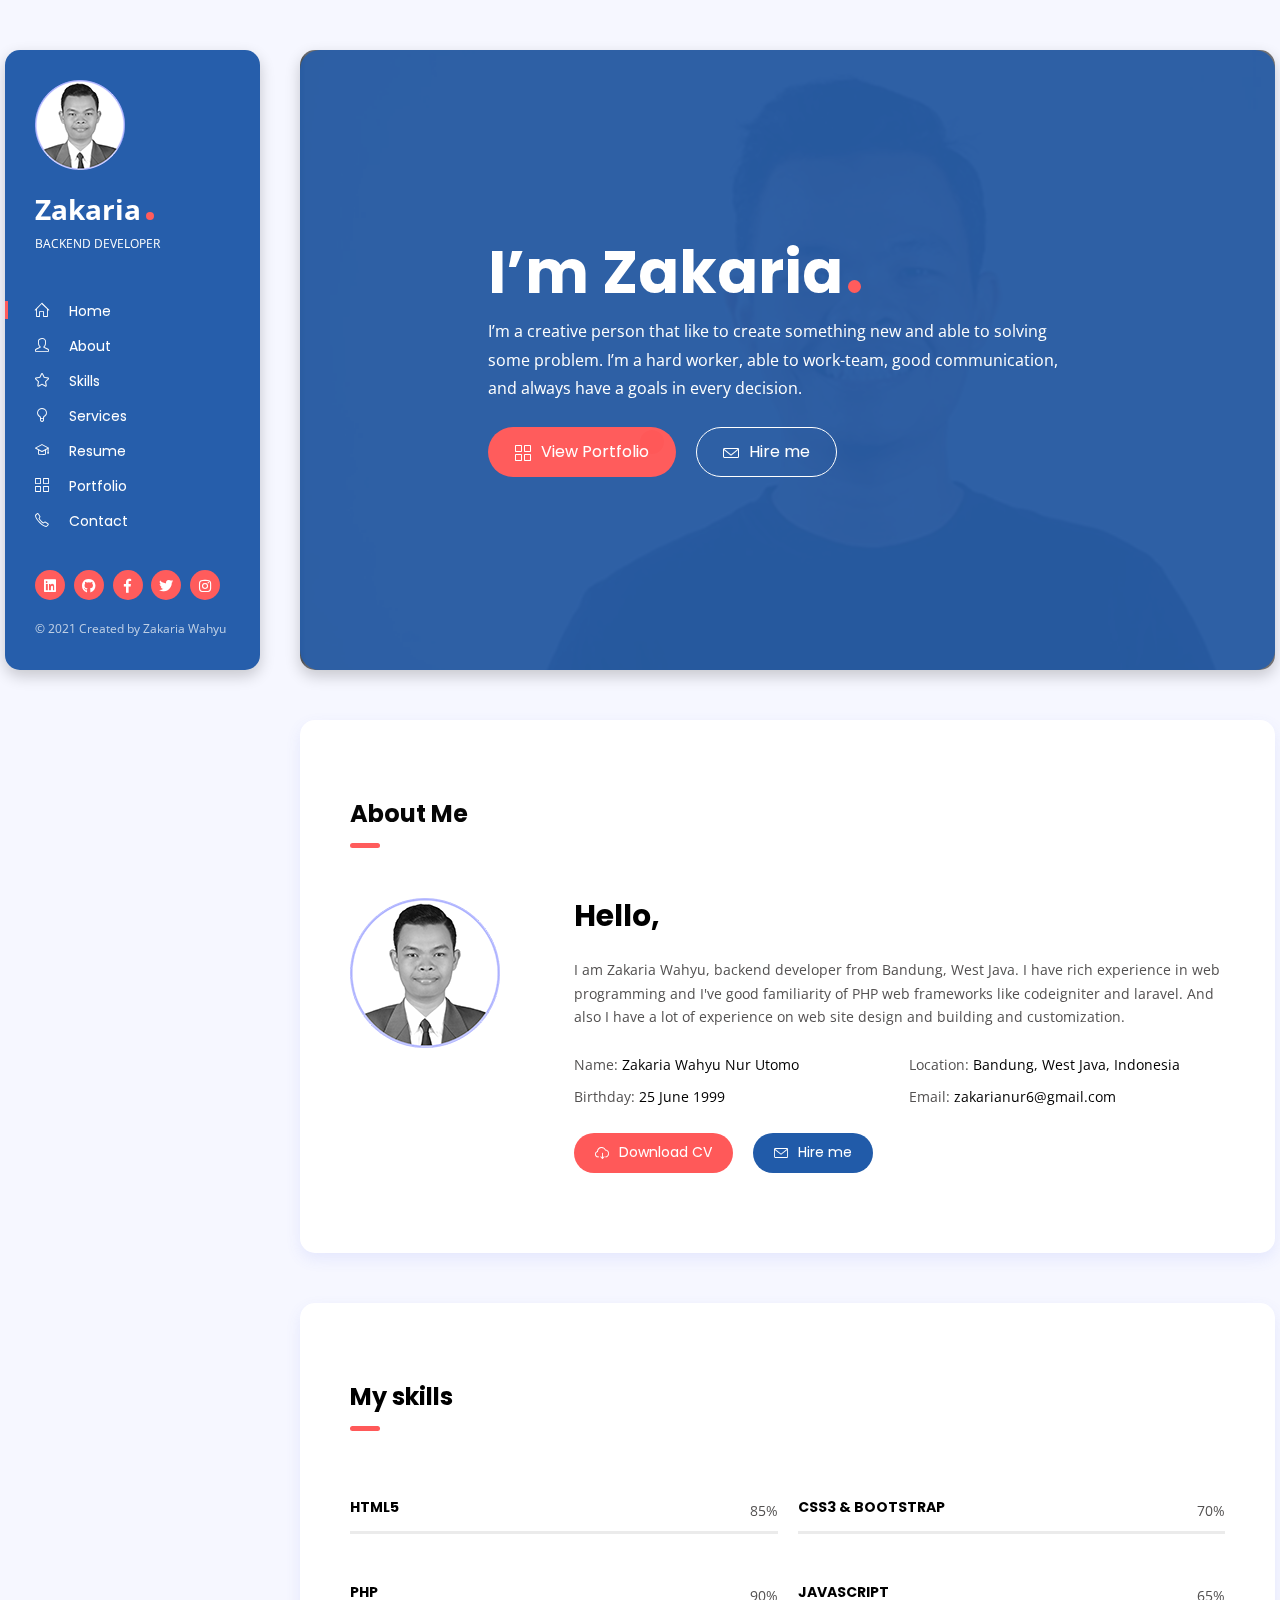
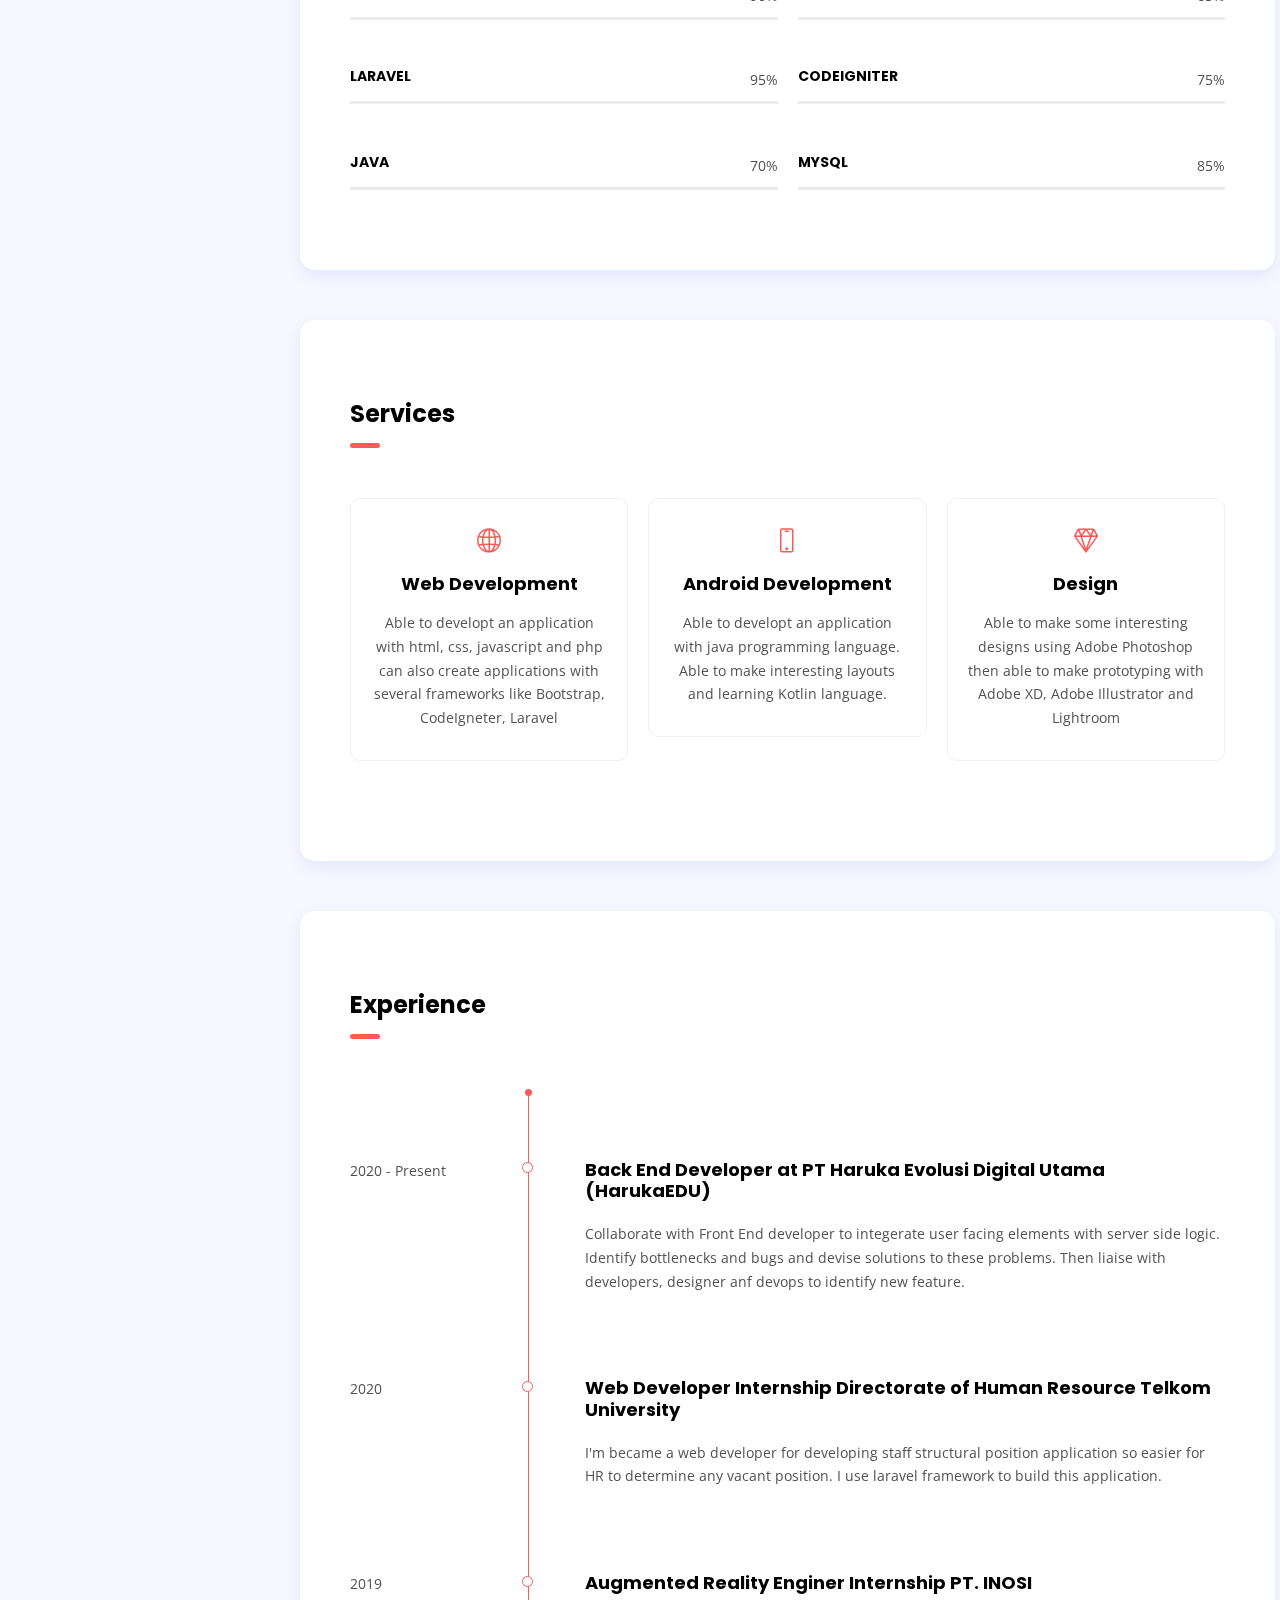
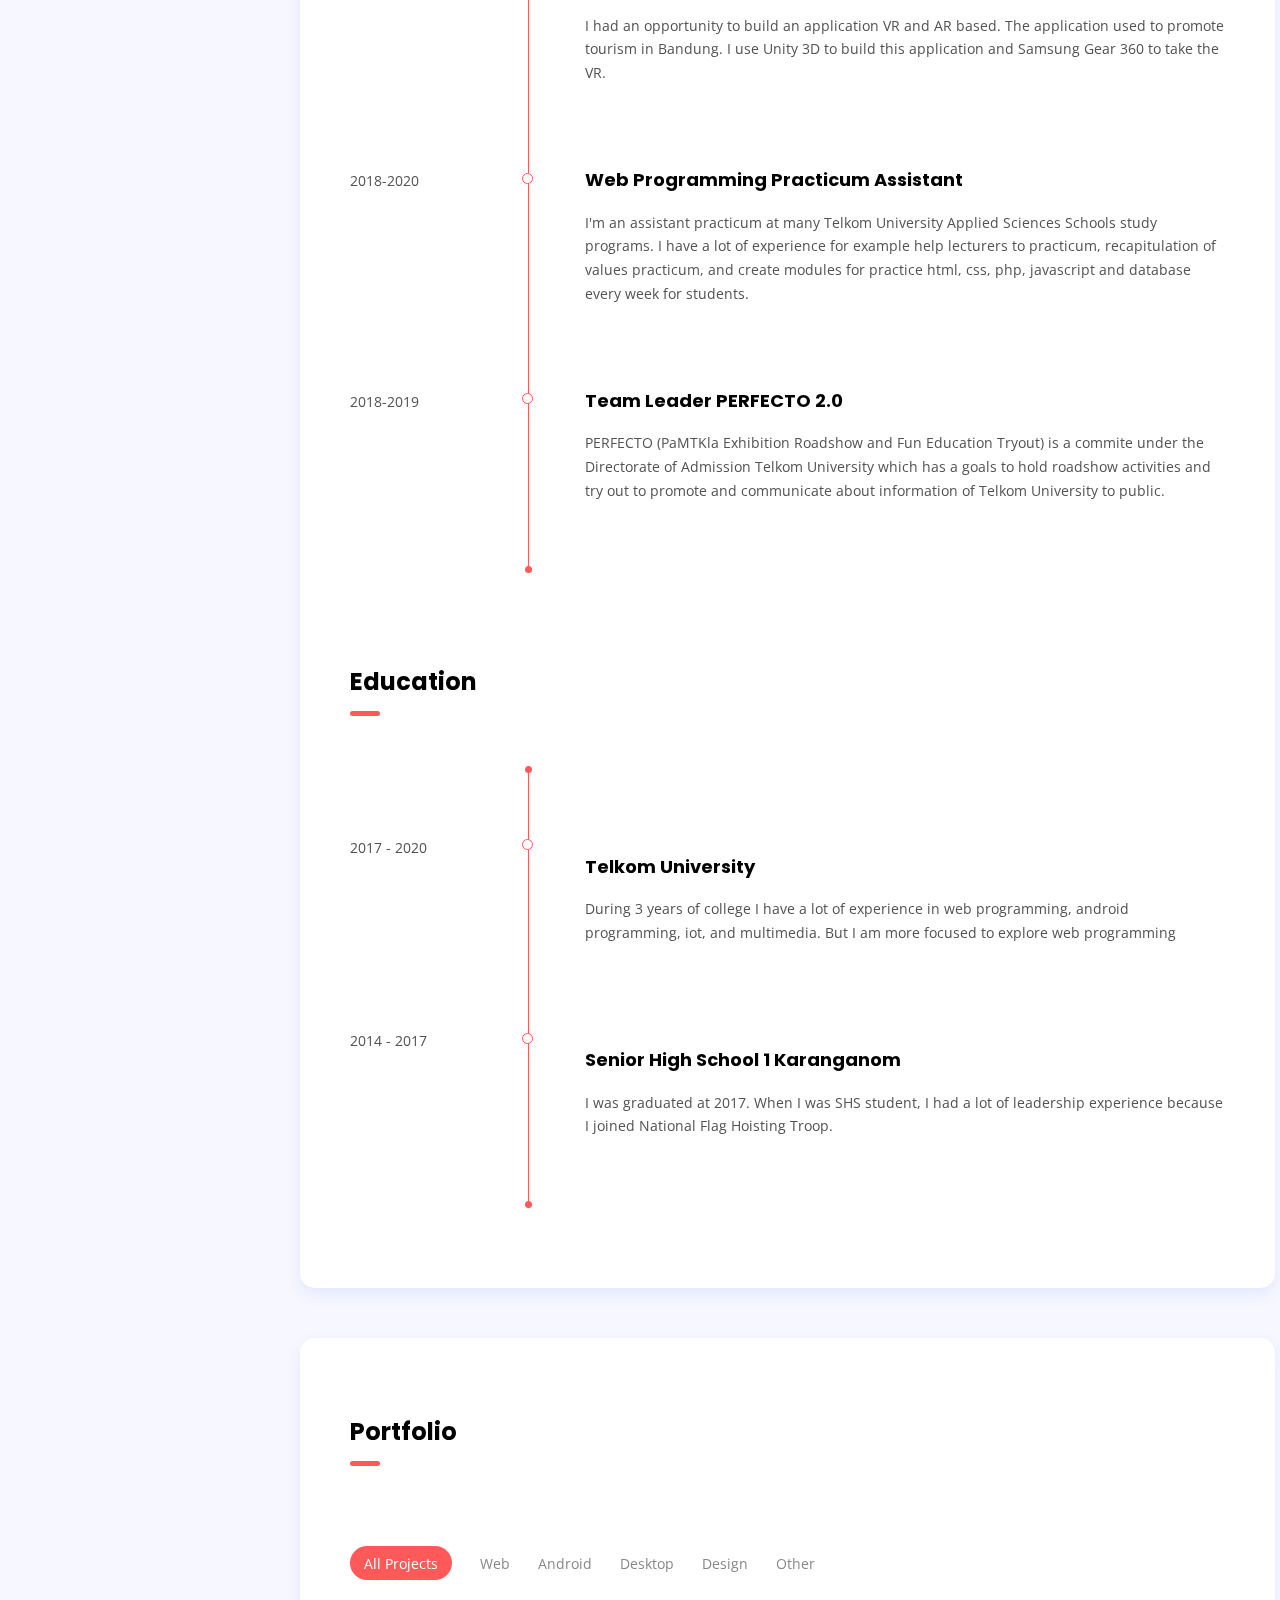
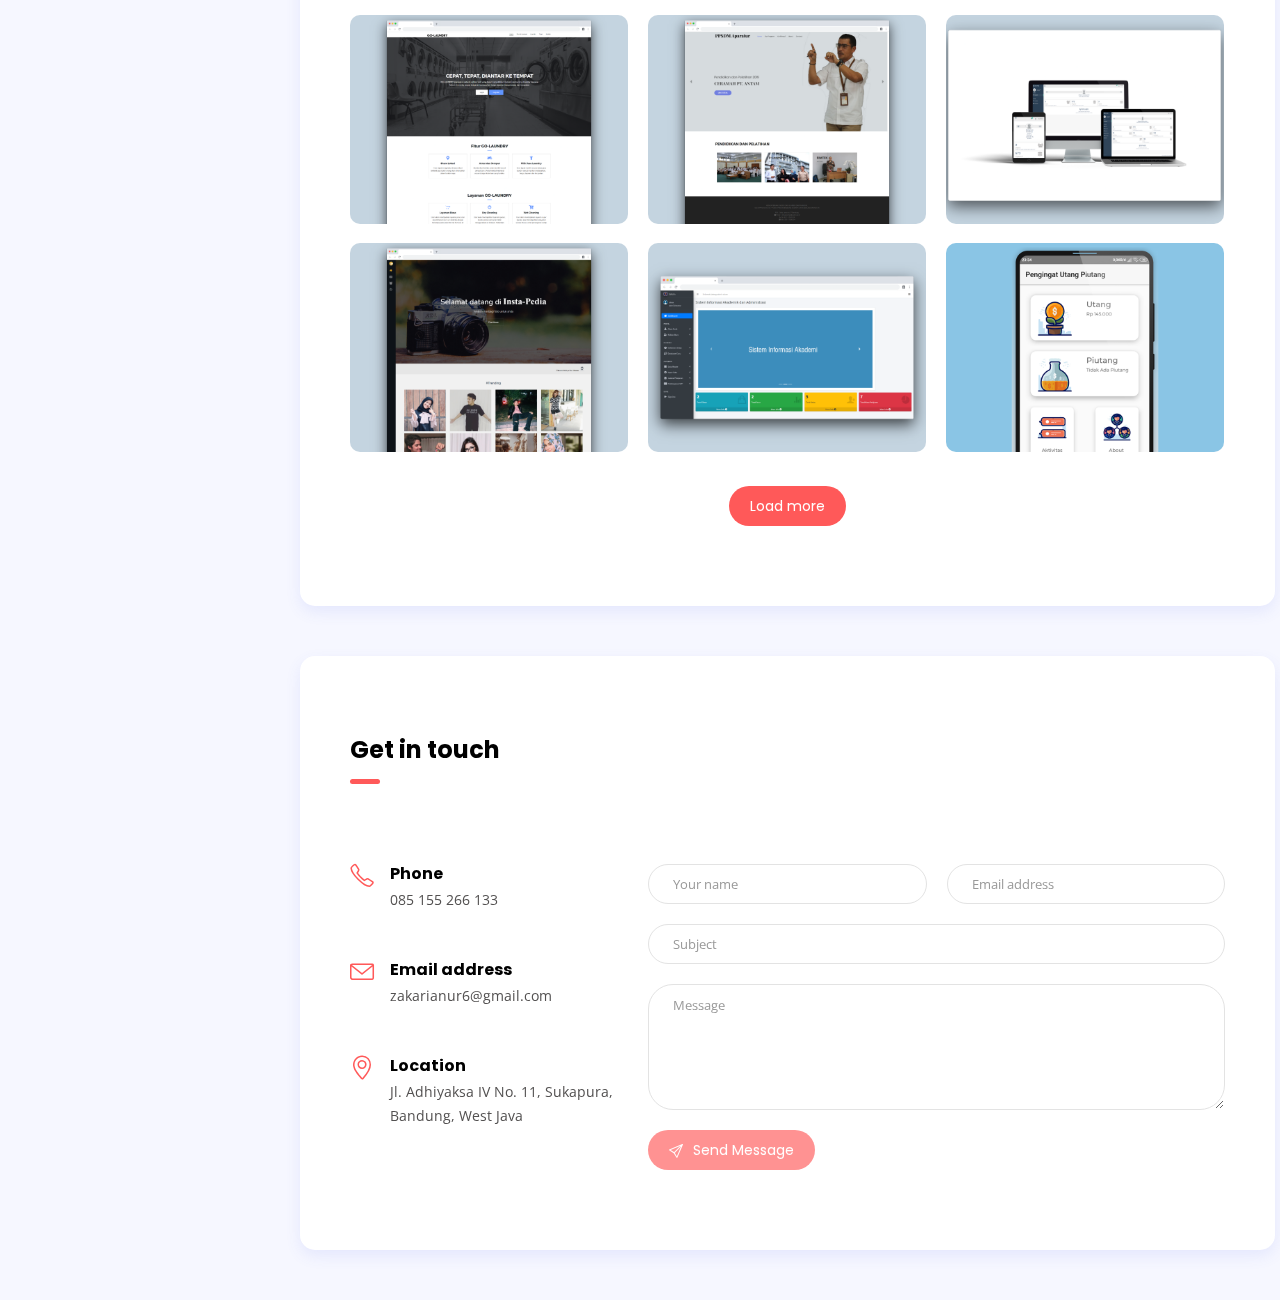
==== index.html @ 35af4d48 "Adjustment layout" ====
<!DOCTYPE html>
<html lang="en-US">

<head>
	<meta http-equiv="Content-Type" content="text/html; charset=UTF-8">
	<title>Zakaria Wahyu Nur Utomo - Personal Web Portfolio</title>
	<meta name="viewport" content="width=device-width, initial-scale=1, maximum-scale=1">
	<link rel="shortcut icon" type="image/x-icon" href="images/logo32x32.png">

	<!-- STYLESHEETS -->
	<link rel="stylesheet" href="css/bootstrap.min.css" type="text/css" media="all">
	<link rel="stylesheet" href="css/all.min.css" type="text/css" media="all">
	<link rel="stylesheet" href="css/simple-line-icons.css" type="text/css" media="all">
	<link rel="stylesheet" href="css/slick.css" type="text/css" media="all">
	<link rel="stylesheet" href="css/simplebar.css" type="text/css" media="all">
	<link rel="stylesheet" href="css/jquery.mCustomScrollbar.min.css" type="text/css" media="all">
	<link rel="stylesheet" href="css/style.css" type="text/css" media="all">

	<!--[if lt IE 9]>
      <script src="https://oss.maxcdn.com/html5shiv/3.7.2/html5shiv.min.js"></script>
      <script src="https://oss.maxcdn.com/respond/1.4.2/respond.min.js"></script>
    <![endif]-->

</head>

<body>

	<!-- preloader -->
	<div id="preloader">
		<div class="outer">
			<div class="spinner">
				<div class="dot1"></div>
			</div>
		</div>
	</div>

	<!-- site wrapper -->
	<div class="site-wrapper">

		<!-- mobile header -->
		<div class="mobile-header py-2 px-3 mt-4">
			<button class="menu-icon mr-2">
				<span></span>
				<span></span>
				<span></span>
			</button>
			<a href="index.html" class="logo"><img src="images/fotozaka90x90.png" alt="Zakaria Wahyu" /></a>
			<a href="index.html" class="site-title dot ml-2">Zakaria</a>
		</div>

		<!-- header -->
		<header class="left float-left shadow-dark" id="header">
			<button type="button" class="close" aria-label="Close">
				<span aria-hidden="true">&times;</span>
			</button>
			<div class="header-inner d-flex align-items-start flex-column">
				<a href="index.html"><img src="images/fotozaka90x90.png" alt="Zakaria Wahyu" /></a>
				<a href="index.html" class="site-title dot mt-3">Zakaria</a>
				<span class="site-slogan">Backend Developer</span>

				<!-- navigation menu -->
				<nav>
					<ul class="vertical-menu scrollspy">
						<li><a href="#home" class="active"><i class="icon-home"></i>Home</a></li>
						<li><a href="#about"><i class="icon-user"></i>About</a></li>
						<li><a href="#skills"><i class="icon-star"></i>Skills</a></li>
						<li><a href="#services"><i class="icon-bulb"></i>Services</a></li>
						<li><a href="#resume"><i class="icon-graduation"></i>Resume</a></li>
						<li><a href="#works"><i class="icon-grid"></i>Portfolio</a></li>
						<li><a href="#contact"><i class="icon-phone"></i>Contact</a></li>
					</ul>
				</nav>

				<!-- footer -->
				<div class="footer mt-auto">

					<!-- social icons -->
					<ul class="social-icons list-inline">
						<li class="list-inline-item"><a href="https://www.linkedin.com/in/zakariawahyu/"><i class="fab fa-linkedin"></i></a></li>
						<li class="list-inline-item"><a href="https://github.com/zakariawahyu"><i class="fab fa-github"></i></a></li>
						<li class="list-inline-item"><a href="https://www.facebook.com/zakaria.wahyu.35"><i class="fab fa-facebook-f"></i></a></li>
						<li class="list-inline-item"><a href="https://twitter.com/_zakariawahyu"><i class="fab fa-twitter"></i></a></li>
						<li class="list-inline-item"><a href="https://www.instagram.com/_zakariawahyu/"><i class="fab fa-instagram"></i></a></li>
					</ul>

					<!-- copyright -->
					<span class="copyright">© 2021 Created by Zakaria Wahyu</span>
				</div>
			</div>
		</header>

		<!-- main content area -->
		<main class="content float-right">

			<!-- section hero -->
			<section class="hero background parallax shadow-dark d-flex align-items-center" id="home"
				data-image-src="images/zaka900x600.png">
				<div class="cta mx-auto mt-2">
					<h1 class="mt-0 mb-4">I’m Zakaria<span class="dot"></span></h1>
					<p class="mb-4">I’m a creative person that
						like to create something new and able
						to solving some problem. I’m a hard worker, able to work-team, good communication, and always
						have a goals in every
						decision.</p>
					<a href="#works" class="btn btn-default btn-lg mr-3"><i class="icon-grid"></i>View Portfolio</a>
					<div class="spacer d-md-none d-lg-none d-sm-none" data-height="10"></div>
					<a href="mailto:zakarianur6@gmail.com" title="zakarianur6@gmail.com"
						class="btn btn-border-light btn-lg"><i class="icon-envelope"></i>Hire me</a>
				</div>
				<div class="overlay"></div>
			</section>

			<!-- section about -->
			<section id="about" class="shadow-blue white-bg padding">
				<h3 class="section-title">About Me</h3>
				<div class="spacer" data-height="50"></div>

				<div class="row">
					<div class="col-md-3">
						<img src="images/fotozaka160x160.png" alt="about" />
					</div>
					<div class="col-md-9">
						<h2 class="mt-4 mt-md-0 mb-4">Hello,</h2>
						<p class="mb-0">I am Zakaria Wahyu, backend developer from Bandung, West Java. I have rich
							experience
							in web programming and I've good familiarity of PHP web frameworks like codeigniter and
							laravel. And also I have a lot of experience on web site design and building and
							customization.</p>
						<div class="row my-4">
							<div class="col-md-6">
								<p class="mb-2">Name: <span class="text-dark">Zakaria Wahyu Nur Utomo</span></p>
								<p class="mb-0">Birthday: <span class="text-dark">25 June 1999</span></p>
							</div>
							<div class="col-md-6 mt-2 mt-md-0 mt-sm-2">
								<p class="mb-2">Location: <span class="text-dark">Bandung, West Java, Indonesia</span>
								</p>
								<p class="mb-0">Email: <span class="text-dark">zakarianur6@gmail.com</span></p>
							</div>
						</div>
						<a href="cv/CV Zakaria Wahyu.pdf" class="btn btn-default mr-3"><i
								class="icon-cloud-download"></i>Download CV</a>
						<a href="mailto:zakarianur6@gmail.com" title="zakarianur6@gmail.com"
							class="btn btn-alt mt-2 mt-md-0 mt-xs-2"><i class="icon-envelope"></i>Hire me</a>
					</div>
				</div>
			</section>

			<!-- section skills -->
			<section id="skills" class="shadow-blue white-bg padding">
				<h3 class="section-title">My skills</h3>
				<div class="spacer" data-height="20"></div>

				<div class="row mt-5">

					<div class="col-md-6">
						<!-- skill item -->
						<div class="skill-item">
							<div class="skill-info clearfix">
								<h4 class="float-left mb-3 mt-0">HTML5</h4>
								<span class="float-right">85%</span>
							</div>
							<div class="progress">
								<div class="progress-bar" role="progressbar" aria-valuemin="0" aria-valuemax="100"
									aria-valuenow="85">
								</div>
							</div>
							<div class="spacer" data-height="50"></div>
						</div>
					</div>

					<div class="col-md-6">
						<!-- skill item -->
						<div class="skill-item">
							<div class="skill-info clearfix">
								<h4 class="float-left mb-3 mt-0">CSS3 & Bootstrap</h4>
								<span class="float-right">70%</span>
							</div>
							<div class="progress">
								<div class="progress-bar" role="progressbar" aria-valuemin="0" aria-valuemax="100"
									aria-valuenow="70">
								</div>
							</div>
							<div class="spacer" data-height="50"></div>
						</div>
					</div>

					<div class="col-md-6">
						<!-- skill item -->
						<div class="skill-item">
							<div class="skill-info clearfix">
								<h4 class="float-left mb-3 mt-0">PHP</h4>
								<span class="float-right">90%</span>
							</div>
							<div class="progress">
								<div class="progress-bar" role="progressbar" aria-valuemin="0" aria-valuemax="100"
									aria-valuenow="90">
								</div>
							</div>
							<div class="spacer d-md-none d-lg-none" data-height="50"></div>
						</div>
					</div>

					<div class="col-md-6">
						<!-- skill item -->
						<div class="skill-item">
							<div class="skill-info clearfix">
								<h4 class="float-left mb-3 mt-0">Javascript</h4>
								<span class="float-right">65%</span>
							</div>
							<div class="progress">
								<div class="progress-bar" role="progressbar" aria-valuemin="0" aria-valuemax="100"
									aria-valuenow="65">
								</div>
							</div>
						</div>
					</div>


				</div>

				<div class="row mt-5">

					<div class="col-md-6">
						<!-- skill item -->
						<div class="skill-item">
							<div class="skill-info clearfix">
								<h4 class="float-left mb-3 mt-0">Laravel</h4>
								<span class="float-right">95%</span>
							</div>
							<div class="progress">
								<div class="progress-bar" role="progressbar" aria-valuemin="0" aria-valuemax="100"
									aria-valuenow="95">
								</div>
							</div>
							<div class="spacer" data-height="50"></div>
						</div>
					</div>

					<div class="col-md-6">
						<!-- skill item -->
						<div class="skill-item">
							<div class="skill-info clearfix">
								<h4 class="float-left mb-3 mt-0">CodeIgniter</h4>
								<span class="float-right">75%</span>
							</div>
							<div class="progress">
								<div class="progress-bar" role="progressbar" aria-valuemin="0" aria-valuemax="100"
									aria-valuenow="75">
								</div>
							</div>
							<div class="spacer" data-height="50"></div>
						</div>
					</div>

					<div class="col-md-6">
						<!-- skill item -->
						<div class="skill-item">
							<div class="skill-info clearfix">
								<h4 class="float-left mb-3 mt-0">Java</h4>
								<span class="float-right">70%</span>
							</div>
							<div class="progress">
								<div class="progress-bar" role="progressbar" aria-valuemin="0" aria-valuemax="100"
									aria-valuenow="70">
								</div>
							</div>
							<div class="spacer d-md-none d-lg-none" data-height="50"></div>
						</div>
					</div>

					<div class="col-md-6">
						<!-- skill item -->
						<div class="skill-item">
							<div class="skill-info clearfix">
								<h4 class="float-left mb-3 mt-0">MySQL</h4>
								<span class="float-right">85%</span>
							</div>
							<div class="progress">
								<div class="progress-bar" role="progressbar" aria-valuemin="0" aria-valuemax="100"
									aria-valuenow="85">
								</div>
							</div>
						</div>
					</div>

				</div>

			</section>

			<!-- section services -->
			<section id="services" class="shadow-blue white-bg padding">
				<h3 class="section-title">Services</h3>
				<div class="spacer" data-height="50"></div>

				<div class="row">

					<div class="col-md-4 col-sm-6">
						<!-- service item -->
						<div class="service-item text-center">
							<i class="icon-globe icon-simple"></i>
							<h4 class="my-3">Web Development</h4>
							<p class="mb-0">Able to developt an application with html, css, javascript and php can also
								create applications with several frameworks like Bootstrap, CodeIgneter, Laravel</p>
						</div>
						<div class="spacer" data-height="20"></div>
					</div>

					<div class="col-md-4 col-sm-6">
						<!-- service item -->
						<div class="service-item text-center">
							<i class="icon-screen-smartphone icon-simple"></i>
							<h4 class="my-3">Android Development</h4>
							<p class="mb-0">Able to developt an application with java programming language. Able to make
								interesting layouts and learning Kotlin language.</p>
						</div>
						<div class="spacer" data-height="20"></div>
					</div>

					<div class="col-md-4 col-sm-6">
						<!-- service item -->
						<div class="service-item text-center">
							<i class="icon-diamond icon-simple"></i>
							<h4 class="my-3">Design</h4>
							<p class="mb-0">Able to make some interesting designs using Adobe Photoshop then able to
								make
								prototyping with Adobe XD, Adobe Illustrator and Lightroom</p>
						</div>
						<div class="spacer" data-height="20"></div>
					</div>

				</div>
			</section>

			<!-- section experience -->
			<section id="resume" class="shadow-blue white-bg padding">
				<h3 class="section-title">Experience</h3>
				<div class="spacer" data-height="50"></div>

				<!-- timeline -->
				<div class="timeline">
					<div class="entry">
						<div class="title">
							<span>2020 - Present</span>
						</div>
						<div class="body">
							<h4 class="mt-0">Back End Developer at PT Haruka Evolusi Digital Utama (HarukaEDU)
							</h4>
							<p>Collaborate with Front End developer to integerate user facing elements with server side logic. Identify bottlenecks and bugs and devise solutions to these problems. Then liaise with developers, designer anf devops to identify new feature.</p>
						</div>
					</div>
					<div class="entry">
						<div class="title">
							<span>2020</span>
						</div>
						<div class="body">
							<h4 class="mt-0">Web Developer Internship Directorate of Human Resource Telkom University
							</h4>
							<p>I'm became a web developer for developing staff structural position application so easier
								for HR to determine any vacant position. I use laravel framework to build this
								application.</p>
						</div>
					</div>
					<div class="entry">
						<div class="title">
							<span>2019</span>
						</div>
						<div class="body">
							<h4 class="mt-0">Augmented Reality Enginer Internship PT. INOSI</h4>
							<p>I had an opportunity to build an application VR and AR based. The application used to
								promote tourism in Bandung. I use
								Unity 3D to build this application and Samsung Gear 360 to take the VR.</p>
						</div>
					</div>
					<div class="entry">
						<div class="title">
							<span>2018-2020</span>
						</div>
						<div class="body">
							<h4 class="mt-0">Web Programming Practicum Assistant</h4>
							<p>I'm an assistant practicum at many Telkom University Applied Sciences Schools study
								programs. I have a lot of experience
								for example help lecturers to practicum, recapitulation of values ​​practicum, and
								create modules for practice html,
								css, php, javascript and database every week for students.</p>
						</div>
					</div>
					<div class="entry">
						<div class="title">
							<span>2018-2019</span>
						</div>
						<div class="body">
							<h4 class="mt-0">Team Leader PERFECTO 2.0</h4>
							<p>PERFECTO (PaMTKla Exhibition Roadshow and Fun Education Tryout) is a commite under the
								Directorate of Admission Telkom
								University which has a goals to hold roadshow activities and try out to promote and
								communicate about information of
								Telkom University to public.</p>
						</div>
					</div>
					<span class="timeline-line"></span>
				</div>
				<br>
				<br>
				<br><br>
				<h3 class="section-title">Education</h3>
				<div class="spacer" data-height="50"></div>
				<!-- timeline -->
				<div class="timeline">
					<div class="entry">
						<div class="title">
							<span>2017 - 2020</span>
						</div>
						<div class="body">
							<h4>Telkom University</h4>
							<p>During 3 years of college I have a lot of experience in web programming, android
								programming, iot, and multimedia. But I
								am more focused to explore web programming</p>
						</div>
					</div>
					<div class="entry">
						<div class="title">
							<span>2014 - 2017</span>
						</div>
						<div class="body">
							<h4>Senior High School 1 Karanganom</h4>
							<p>I was graduated at 2017. When I was SHS student, I had a lot of leadership experience
								because I joined National Flag
								Hoisting Troop.</p>
						</div>
					</div>
					<span class="timeline-line"></span>
				</div>
			</section>

			<!-- section works -->
			<section id="works" class="shadow-blue white-bg padding">
				<h3 class="section-title">Portfolio</h3>
				<div class="spacer" data-height="80"></div>

				<!-- portfolio filter (desktop) -->
				<ul class="portfolio-filter list-inline">
					<li class="current list-inline-item" data-filter="*">All Projects</li>
					<li class="list-inline-item" data-filter=".web">Web</li>
					<li class="list-inline-item" data-filter=".android">Android</li>
					<li class="list-inline-item" data-filter=".desktop">Desktop</li>
					<li class="list-inline-item" data-filter=".design">Design</li>
					<li class="list-inline-item" data-filter=".other">Other</li>
				</ul>

				<!-- portfolio filter (mobile) -->
				<div class="pf-filter-wrapper mb-4">
					<select class="portfolio-filter-mobile">
						<option value="*">Everything</option>
						<option value=".web">Web</option>
						<option value=".android">Android</option>
						<option value=".desktop">Desktop</option>
						<option value=".design">Design</option>
						<option value=".other">Other</option>
					</select>
				</div>

				<!-- portolio wrapper -->
				<div class="row portfolio-wrapper">

					<!-- portfolio item -->
					<div class="col-md-4 col-sm-6 grid-item web">
						<a href="pages/go_laundry.html">
							<div class="portfolio-item">
								<div class="details">
									<h4 class="title">Go-Laundry</h4>
									<span>Sistem Mencari Laundry Untuk Mahasiswa</span>
									<span class="term">Web, Geolocation, PHP, MySQL</span>
								</div>
								<span class="plus-icon">+</span>
								<div class="thumb">
									<img src="images/portfolio/go_laundry.png" alt="Portfolio-title" />
									<div class="mask"></div>
								</div>
							</div>
						</a>
					</div>

					<!-- portfolio item -->
					<div class="col-md-4 col-sm-6 grid-item web">
						<a href="pages/ppsdma_bandung.html">
							<div class="portfolio-item">
								<div class="details">
									<h4 class="title">PPSDMA Bandung</h4>
									<span>Pusat Pengembangan Sumber Daya Manusia Aparatur Bandung</span>
									<span class="term">Web, PHP, MySQL</span>
								</div>
								<span class="plus-icon">+</span>
								<div class="thumb">
									<img src="images/portfolio/ppsdmabandung.png" alt="Portfolio-title" />
									<div class="mask"></div>
								</div>
							</div>
						</a>
					</div>

					<div class="col-md-4 col-sm-6 grid-item web">
						<a href="pages/sipjabs.html">
							<div class="portfolio-item">
								<div class="details">
									<h4 class="title">SiPJabS</h4>
									<span>Sistem Pengawakan Jabatan Struktural di Universitas Telkom</span>
									<span class="term">Web, Laravel, MySQL</span>
								</div>
								<span class="plus-icon">+</span>
								<div class="thumb">
									<img src="images/portfolio/sipjabs.png" alt="Portfolio-title" />
									<div class="mask"></div>
								</div>
							</div>
						</a>
					</div>

					<!-- portfolio item -->
					<div class="col-md-4 col-sm-6 grid-item web">
						<a href="pages/instapedia.html	">
							<div class="portfolio-item">
								<div class="details">
									<h4 class="title">Insta Pedia</h4>
									<span>Website Berbagi Foto Mirip Instagram</span>
									<span class="term">Web, HTML, Bootstrap</span>
								</div>
								<span class="plus-icon">+</span>
								<div class="thumb">
									<img src="images/portfolio/instapedia.png" alt="Portfolio-title" />
									<div class="mask"></div>
								</div>
							</div>
						</a>
					</div>

					<!-- portfolio item -->
					<div class="col-md-4 col-sm-6 grid-item web">
						<a href="pages/siadin.html">
							<div class="portfolio-item">
								<div class="details">
									<h4 class="title">Siadin</h4>
									<span>Sistem Akademik dan Informasi Nilai</span>
									<span class="term">Web, Siakad, PHP, MySQL, AdminLTE</span>
								</div>
								<span class="plus-icon">+</span>
								<div class="thumb">
									<img src="images/portfolio/siadin.png" alt="Portfolio-title" />
									<div class="mask"></div>
								</div>
							</div>
						</a>
					</div>



					<!-- portfolio item -->
					<div class="col-md-4 col-sm-6 grid-item android">
						<a href="pages/pengingat_utang.html">
							<div class="portfolio-item">
								<div class="details">
									<h4 class="title">Pengingat Utang Piutang</h4>
									<span>Aplikasi Untuk Mencatat Utang Dan Piutang</span>
									<span class="term">Android, Play Store, Java, SQLite</span>
								</div>
								<span class="plus-icon">+</span>
								<div class="thumb">
									<img src="images/portfolio/pengingatutang.png" alt="Portfolio-title" />
									<div class="mask"></div>
								</div>
							</div>
						</a>
					</div>

				</div>

				<!-- more button -->
				<div class="load-more text-center mt-4">
					<a href="javascript:" class="btn btn-default"><i class="fas fa-circle-notch"></i> Load more</a>
					<!-- numbered pagination (hidden for infinite scroll) -->
					<ul class="portfolio-pagination list-inline d-none">
						<li class="list-inline-item">1</li>
						<li class="list-inline-item"><a href="works-2.html">2</a></li>
					</ul>
				</div>
			</section>

			<!-- section contact -->
			<section id="contact" class="shadow-blue white-bg padding">
				<h3 class="section-title">Get in touch</h3>
				<div class="spacer" data-height="80"></div>

				<div class="row">

					<div class="col-md-4 mb-4 mb-md-0">
						<!-- contact info -->
						<div class="contact-info mb-5">
							<i class="icon-phone"></i>
							<div class="details">
								<h5>Phone</h5>
								<span>085 155 266 133</span>
							</div>
						</div>
						<div class="contact-info mb-5">
							<i class="icon-envelope"></i>
							<div class="details">
								<h5>Email address</h5>
								<span>zakarianur6@gmail.com</span>
							</div>
						</div>
						<div class="contact-info">
							<i class="icon-location-pin"></i>
							<div class="details">
								<h5>Location</h5>
								<span>Jl. Adhiyaksa IV No. 11, Sukapura, Bandung, West Java</span>
							</div>
						</div>
					</div>

					<div class="col-md-8">
						<!-- Contact Form -->
						<form id="contact-form" class="contact-form" method="post" action="form/contact.php">

							<div class="messages"></div>

							<div class="row">
								<div class="column col-md-6">
									<!-- Name input -->
									<div class="form-group">
										<input type="text" class="form-control" name="InputName" id="InputName"
											placeholder="Your name" required="required" data-error="Name is required.">
										<div class="help-block with-errors"></div>
									</div>
								</div>

								<div class="column col-md-6">
									<!-- Email input -->
									<div class="form-group">
										<input type="email" class="form-control" id="InputEmail" name="InputEmail"
											placeholder="Email address" required="required"
											data-error="Email is required.">
										<div class="help-block with-errors"></div>
									</div>
								</div>

								<div class="column col-md-12">
									<!-- Email input -->
									<div class="form-group">
										<input type="text" class="form-control" id="InputSubject" name="InputSubject"
											placeholder="Subject" required="required" data-error="Subject is required.">
										<div class="help-block with-errors"></div>
									</div>
								</div>

								<div class="column col-md-12">
									<!-- Message textarea -->
									<div class="form-group">
										<textarea name="InputMessage" id="InputMessage" class="form-control" rows="5"
											placeholder="Message" required="required"
											data-error="Message is required."></textarea>
										<div class="help-block with-errors"></div>
									</div>
								</div>
							</div>

							<button type="submit" name="submit" id="submit" value="Submit" class="btn btn-default"><i
									class="icon-paper-plane"></i>Send Message</button><!-- Send Button -->

						</form>
						<!-- Contact Form end -->
					</div>

				</div>

			</section>

		</main>

	</div>

	<!-- Go to top button -->
	<a href="javascript:" id="return-to-top"><i class="fa fa-chevron-up"></i></a>

	<!-- SCRIPTS -->
	<script src="js/jquery-1.12.3.min.js"></script>
	<script src="js/jquery.easing.min.js"></script>
	<script src="js/popper.min.js"></script>
	<script src="js/bootstrap.min.js"></script>
	<script src="js/jquery.waypoints.min.js"></script>
	<script src="js/jquery.counterup.min.js"></script>
	<script src="js/jquery.mCustomScrollbar.concat.min.js"></script>
	<script src="js/isotope.pkgd.min.js"></script>
	<script src="js/infinite-scroll.min.js"></script>
	<script src="js/imagesloaded.pkgd.min.js"></script>
	<script src="js/slick.min.js"></script>
	<script src="js/contact.js"></script>
	<script src="js/validator.js"></script>
	<script src="js/custom.js"></script>

</body>

</html>
---- css/simple-line-icons.css ----
@font-face {
  font-family: 'simple-line-icons';
  src: url('../fonts/Simple-Line-Icons.eot?v=2.4.0');
  src: url('../fonts/Simple-Line-Icons.eot?v=2.4.0#iefix') format('embedded-opentype'), url('../fonts/Simple-Line-Icons.woff2?v=2.4.0') format('woff2'), url('../fonts/Simple-Line-Icons.ttf?v=2.4.0') format('truetype'), url('../fonts/Simple-Line-Icons.woff?v=2.4.0') format('woff'), url('../fonts/Simple-Line-Icons.svg?v=2.4.0#simple-line-icons') format('svg');
  font-weight: normal;
  font-style: normal;
}
/*
 Use the following CSS code if you want to have a class per icon.
 Instead of a list of all class selectors, you can use the generic [class*="icon-"] selector, but it's slower:
*/
.icon-user,
.icon-people,
.icon-user-female,
.icon-user-follow,
.icon-user-following,
.icon-user-unfollow,
.icon-login,
.icon-logout,
.icon-emotsmile,
.icon-phone,
.icon-call-end,
.icon-call-in,
.icon-call-out,
.icon-map,
.icon-location-pin,
.icon-direction,
.icon-directions,
.icon-compass,
.icon-layers,
.icon-menu,
.icon-list,
.icon-options-vertical,
.icon-options,
.icon-arrow-down,
.icon-arrow-left,
.icon-arrow-right,
.icon-arrow-up,
.icon-arrow-up-circle,
.icon-arrow-left-circle,
.icon-arrow-right-circle,
.icon-arrow-down-circle,
.icon-check,
.icon-clock,
.icon-plus,
.icon-minus,
.icon-close,
.icon-event,
.icon-exclamation,
.icon-organization,
.icon-trophy,
.icon-screen-smartphone,
.icon-screen-desktop,
.icon-plane,
.icon-notebook,
.icon-mustache,
.icon-mouse,
.icon-magnet,
.icon-energy,
.icon-disc,
.icon-cursor,
.icon-cursor-move,
.icon-crop,
.icon-chemistry,
.icon-speedometer,
.icon-shield,
.icon-screen-tablet,
.icon-magic-wand,
.icon-hourglass,
.icon-graduation,
.icon-ghost,
.icon-game-controller,
.icon-fire,
.icon-eyeglass,
.icon-envelope-open,
.icon-envelope-letter,
.icon-bell,
.icon-badge,
.icon-anchor,
.icon-wallet,
.icon-vector,
.icon-speech,
.icon-puzzle,
.icon-printer,
.icon-present,
.icon-playlist,
.icon-pin,
.icon-picture,
.icon-handbag,
.icon-globe-alt,
.icon-globe,
.icon-folder-alt,
.icon-folder,
.icon-film,
.icon-feed,
.icon-drop,
.icon-drawer,
.icon-docs,
.icon-doc,
.icon-diamond,
.icon-cup,
.icon-calculator,
.icon-bubbles,
.icon-briefcase,
.icon-book-open,
.icon-basket-loaded,
.icon-basket,
.icon-bag,
.icon-action-undo,
.icon-action-redo,
.icon-wrench,
.icon-umbrella,
.icon-trash,
.icon-tag,
.icon-support,
.icon-frame,
.icon-size-fullscreen,
.icon-size-actual,
.icon-shuffle,
.icon-share-alt,
.icon-share,
.icon-rocket,
.icon-question,
.icon-pie-chart,
.icon-pencil,
.icon-note,
.icon-loop,
.icon-home,
.icon-grid,
.icon-graph,
.icon-microphone,
.icon-music-tone-alt,
.icon-music-tone,
.icon-earphones-alt,
.icon-earphones,
.icon-equalizer,
.icon-like,
.icon-dislike,
.icon-control-start,
.icon-control-rewind,
.icon-control-play,
.icon-control-pause,
.icon-control-forward,
.icon-control-end,
.icon-volume-1,
.icon-volume-2,
.icon-volume-off,
.icon-calendar,
.icon-bulb,
.icon-chart,
.icon-ban,
.icon-bubble,
.icon-camrecorder,
.icon-camera,
.icon-cloud-download,
.icon-cloud-upload,
.icon-envelope,
.icon-eye,
.icon-flag,
.icon-heart,
.icon-info,
.icon-key,
.icon-link,
.icon-lock,
.icon-lock-open,
.icon-magnifier,
.icon-magnifier-add,
.icon-magnifier-remove,
.icon-paper-clip,
.icon-paper-plane,
.icon-power,
.icon-refresh,
.icon-reload,
.icon-settings,
.icon-star,
.icon-symbol-female,
.icon-symbol-male,
.icon-target,
.icon-credit-card,
.icon-paypal,
.icon-social-tumblr,
.icon-social-twitter,
.icon-social-facebook,
.icon-social-instagram,
.icon-social-linkedin,
.icon-social-pinterest,
.icon-social-github,
.icon-social-google,
.icon-social-reddit,
.icon-social-skype,
.icon-social-dribbble,
.icon-social-behance,
.icon-social-foursqare,
.icon-social-soundcloud,
.icon-social-spotify,
.icon-social-stumbleupon,
.icon-social-youtube,
.icon-social-dropbox,
.icon-social-vkontakte,
.icon-social-steam {
  font-family: 'simple-line-icons';
  speak: none;
  font-style: normal;
  font-weight: normal;
  font-variant: normal;
  text-transform: none;
  line-height: 1;
  /* Better Font Rendering =========== */
  -webkit-font-smoothing: antialiased;
  -moz-osx-font-smoothing: grayscale;
}
.icon-user:before {
  content: "\e005";
}
.icon-people:before {
  content: "\e001";
}
.icon-user-female:before {
  content: "\e000";
}
.icon-user-follow:before {
  content: "\e002";
}
.icon-user-following:before {
  content: "\e003";
}
.icon-user-unfollow:before {
  content: "\e004";
}
.icon-login:before {
  content: "\e066";
}
.icon-logout:before {
  content: "\e065";
}
.icon-emotsmile:before {
  content: "\e021";
}
.icon-phone:before {
  content: "\e600";
}
.icon-call-end:before {
  content: "\e048";
}
.icon-call-in:before {
  content: "\e047";
}
.icon-call-out:before {
  content: "\e046";
}
.icon-map:before {
  content: "\e033";
}
.icon-location-pin:before {
  content: "\e096";
}
.icon-direction:before {
  content: "\e042";
}
.icon-directions:before {
  content: "\e041";
}
.icon-compass:before {
  content: "\e045";
}
.icon-layers:before {
  content: "\e034";
}
.icon-menu:before {
  content: "\e601";
}
.icon-list:before {
  content: "\e067";
}
.icon-options-vertical:before {
  content: "\e602";
}
.icon-options:before {
  content: "\e603";
}
.icon-arrow-down:before {
  content: "\e604";
}
.icon-arrow-left:before {
  content: "\e605";
}
.icon-arrow-right:before {
  content: "\e606";
}
.icon-arrow-up:before {
  content: "\e607";
}
.icon-arrow-up-circle:before {
  content: "\e078";
}
.icon-arrow-left-circle:before {
  content: "\e07a";
}
.icon-arrow-right-circle:before {
  content: "\e079";
}
.icon-arrow-down-circle:before {
  content: "\e07b";
}
.icon-check:before {
  content: "\e080";
}
.icon-clock:before {
  content: "\e081";
}
.icon-plus:before {
  content: "\e095";
}
.icon-minus:before {
  content: "\e615";
}
.icon-close:before {
  content: "\e082";
}
.icon-event:before {
  content: "\e619";
}
.icon-exclamation:before {
  content: "\e617";
}
.icon-organization:before {
  content: "\e616";
}
.icon-trophy:before {
  content: "\e006";
}
.icon-screen-smartphone:before {
  content: "\e010";
}
.icon-screen-desktop:before {
  content: "\e011";
}
.icon-plane:before {
  content: "\e012";
}
.icon-notebook:before {
  content: "\e013";
}
.icon-mustache:before {
  content: "\e014";
}
.icon-mouse:before {
  content: "\e015";
}
.icon-magnet:before {
  content: "\e016";
}
.icon-energy:before {
  content: "\e020";
}
.icon-disc:before {
  content: "\e022";
}
.icon-cursor:before {
  content: "\e06e";
}
.icon-cursor-move:before {
  content: "\e023";
}
.icon-crop:before {
  content: "\e024";
}
.icon-chemistry:before {
  content: "\e026";
}
.icon-speedometer:before {
  content: "\e007";
}
.icon-shield:before {
  content: "\e00e";
}
.icon-screen-tablet:before {
  content: "\e00f";
}
.icon-magic-wand:before {
  content: "\e017";
}
.icon-hourglass:before {
  content: "\e018";
}
.icon-graduation:before {
  content: "\e019";
}
.icon-ghost:before {
  content: "\e01a";
}
.icon-game-controller:before {
  content: "\e01b";
}
.icon-fire:before {
  content: "\e01c";
}
.icon-eyeglass:before {
  content: "\e01d";
}
.icon-envelope-open:before {
  content: "\e01e";
}
.icon-envelope-letter:before {
  content: "\e01f";
}
.icon-bell:before {
  content: "\e027";
}
.icon-badge:before {
  content: "\e028";
}
.icon-anchor:before {
  content: "\e029";
}
.icon-wallet:before {
  content: "\e02a";
}
.icon-vector:before {
  content: "\e02b";
}
.icon-speech:before {
  content: "\e02c";
}
.icon-puzzle:before {
  content: "\e02d";
}
.icon-printer:before {
  content: "\e02e";
}
.icon-present:before {
  content: "\e02f";
}
.icon-playlist:before {
  content: "\e030";
}
.icon-pin:before {
  content: "\e031";
}
.icon-picture:before {
  content: "\e032";
}
.icon-handbag:before {
  content: "\e035";
}
.icon-globe-alt:before {
  content: "\e036";
}
.icon-globe:before {
  content: "\e037";
}
.icon-folder-alt:before {
  content: "\e039";
}
.icon-folder:before {
  content: "\e089";
}
.icon-film:before {
  content: "\e03a";
}
.icon-feed:before {
  content: "\e03b";
}
.icon-drop:before {
  content: "\e03e";
}
.icon-drawer:before {
  content: "\e03f";
}
.icon-docs:before {
  content: "\e040";
}
.icon-doc:before {
  content: "\e085";
}
.icon-diamond:before {
  content: "\e043";
}
.icon-cup:before {
  content: "\e044";
}
.icon-calculator:before {
  content: "\e049";
}
.icon-bubbles:before {
  content: "\e04a";
}
.icon-briefcase:before {
  content: "\e04b";
}
.icon-book-open:before {
  content: "\e04c";
}
.icon-basket-loaded:before {
  content: "\e04d";
}
.icon-basket:before {
  content: "\e04e";
}
.icon-bag:before {
  content: "\e04f";
}
.icon-action-undo:before {
  content: "\e050";
}
.icon-action-redo:before {
  content: "\e051";
}
.icon-wrench:before {
  content: "\e052";
}
.icon-umbrella:before {
  content: "\e053";
}
.icon-trash:before {
  content: "\e054";
}
.icon-tag:before {
  content: "\e055";
}
.icon-support:before {
  content: "\e056";
}
.icon-frame:before {
  content: "\e038";
}
.icon-size-fullscreen:before {
  content: "\e057";
}
.icon-size-actual:before {
  content: "\e058";
}
.icon-shuffle:before {
  content: "\e059";
}
.icon-share-alt:before {
  content: "\e05a";
}
.icon-share:before {
  content: "\e05b";
}
.icon-rocket:before {
  content: "\e05c";
}
.icon-question:before {
  content: "\e05d";
}
.icon-pie-chart:before {
  content: "\e05e";
}
.icon-pencil:before {
  content: "\e05f";
}
.icon-note:before {
  content: "\e060";
}
.icon-loop:before {
  content: "\e064";
}
.icon-home:before {
  content: "\e069";
}
.icon-grid:before {
  content: "\e06a";
}
.icon-graph:before {
  content: "\e06b";
}
.icon-microphone:before {
  content: "\e063";
}
.icon-music-tone-alt:before {
  content: "\e061";
}
.icon-music-tone:before {
  content: "\e062";
}
.icon-earphones-alt:before {
  content: "\e03c";
}
.icon-earphones:before {
  content: "\e03d";
}
.icon-equalizer:before {
  content: "\e06c";
}
.icon-like:before {
  content: "\e068";
}
.icon-dislike:before {
  content: "\e06d";
}
.icon-control-start:before {
  content: "\e06f";
}
.icon-control-rewind:before {
  content: "\e070";
}
.icon-control-play:before {
  content: "\e071";
}
.icon-control-pause:before {
  content: "\e072";
}
.icon-control-forward:before {
  content: "\e073";
}
.icon-control-end:before {
  content: "\e074";
}
.icon-volume-1:before {
  content: "\e09f";
}
.icon-volume-2:before {
  content: "\e0a0";
}
.icon-volume-off:before {
  content: "\e0a1";
}
.icon-calendar:before {
  content: "\e075";
}
.icon-bulb:before {
  content: "\e076";
}
.icon-chart:before {
  content: "\e077";
}
.icon-ban:before {
  content: "\e07c";
}
.icon-bubble:before {
  content: "\e07d";
}
.icon-camrecorder:before {
  content: "\e07e";
}
.icon-camera:before {
  content: "\e07f";
}
.icon-cloud-download:before {
  content: "\e083";
}
.icon-cloud-upload:before {
  content: "\e084";
}
.icon-envelope:before {
  content: "\e086";
}
.icon-eye:before {
  content: "\e087";
}
.icon-flag:before {
  content: "\e088";
}
.icon-heart:before {
  content: "\e08a";
}
.icon-info:before {
  content: "\e08b";
}
.icon-key:before {
  content: "\e08c";
}
.icon-link:before {
  content: "\e08d";
}
.icon-lock:before {
  content: "\e08e";
}
.icon-lock-open:before {
  content: "\e08f";
}
.icon-magnifier:before {
  content: "\e090";
}
.icon-magnifier-add:before {
  content: "\e091";
}
.icon-magnifier-remove:before {
  content: "\e092";
}
.icon-paper-clip:before {
  content: "\e093";
}
.icon-paper-plane:before {
  content: "\e094";
}
.icon-power:before {
  content: "\e097";
}
.icon-refresh:before {
  content: "\e098";
}
.icon-reload:before {
  content: "\e099";
}
.icon-settings:before {
  content: "\e09a";
}
.icon-star:before {
  content: "\e09b";
}
.icon-symbol-female:before {
  content: "\e09c";
}
.icon-symbol-male:before {
  content: "\e09d";
}
.icon-target:before {
  content: "\e09e";
}
.icon-credit-card:before {
  content: "\e025";
}
.icon-paypal:before {
  content: "\e608";
}
.icon-social-tumblr:before {
  content: "\e00a";
}
.icon-social-twitter:before {
  content: "\e009";
}
.icon-social-facebook:before {
  content: "\e00b";
}
.icon-social-instagram:before {
  content: "\e609";
}
.icon-social-linkedin:before {
  content: "\e60a";
}
.icon-social-pinterest:before {
  content: "\e60b";
}
.icon-social-github:before {
  content: "\e60c";
}
.icon-social-google:before {
  content: "\e60d";
}
.icon-social-reddit:before {
  content: "\e60e";
}
.icon-social-skype:before {
  content: "\e60f";
}
.icon-social-dribbble:before {
  content: "\e00d";
}
.icon-social-behance:before {
  content: "\e610";
}
.icon-social-foursqare:before {
  content: "\e611";
}
.icon-social-soundcloud:before {
  content: "\e612";
}
.icon-social-spotify:before {
  content: "\e613";
}
.icon-social-stumbleupon:before {
  content: "\e614";
}
.icon-social-youtube:before {
  content: "\e008";
}
.icon-social-dropbox:before {
  content: "\e00c";
}
.icon-social-vkontakte:before {
  content: "\e618";
}
.icon-social-steam:before {
  content: "\e620";
}
---- css/style.css ----
/*
Template Name: Bako
Version: 1.0
Author: PxlSolutions
Author URI: http://themeforest.net/user/pxlsolutions
Description: Personal Portfolio & Resume HTML Template

[TABLE OF CONTENTS]

01. Base
02. Typography
03. Header
04. Skills
05. Portfolio
06. Clients
07. Blog
08. Helper
09. Buttons
10. Preloader
11. Bootstrap Elements
12. Theme Elements
13. Slick Settings
14. Responsive Settings

*/
@import url("https://fonts.googleapis.com/css?family=Poppins:300,300i,400,400i,500,500i,600,600i,700,700i,800,800i,900,900i");
@import url("https://fonts.googleapis.com/css?family=Open+Sans:400,400i,600,600i,700,700i&display=swap&subset=cyrillic-ext");
/*=================================================================*/
/*                      BASE                              
/*=================================================================*/
body {
  color: rgb(83, 81, 81);
  background-color: #F6F7FF;
  font-family: "Open Sans", sans-serif;
  font-size: 14px;
  line-height: 1.7;
  overflow-x: hidden;
}

img {
  max-width: 100%;
  height: auto;
}

.text-center {
  text-align: center;
}

.text-left {
  text-align: left;
}

.text-right {
  text-align: right;
}

.text-dark {
  color: #000 !important;
}

.relative {
  position: relative;
}

.color-white {
  color: #FFF;
}
.color-white h1, .color-white h2, .color-white h3, .color-white h4, .color-white h5, .color-white h6 {
  color: #FFF;
}

.background-blue {
  background: #215BA9;
}

/*=================================================================*/
/*                      TYPOGRAPHY                              
/*=================================================================*/
h1, h2, h3, h4, h5, h6 {
  color: #000;
  font-family: "Poppins", sans-serif;
  font-weight: 700;
  margin: 20px 0;
}

h1 {
  font-size: 36px;
}

h2 {
  font-size: 30px;
}

h3 {
  font-size: 24px;
}

h4 {
  font-size: 18px;
}

a {
  color: #000;
  outline: 0;
  -webkit-transition: all 0.3s ease-in-out;
  -moz-transition: all 0.3s ease-in-out;
  transition: all 0.3s ease-in-out;
}
a:hover {
  color: #FF5959;
  text-decoration: none;
}
a:focus {
  outline: 0;
}

blockquote {
  padding: 20px 20px;
  margin: 0 0 20px;
  font-size: 16px;
  background: #F7F7F7;
  border-radius: 10px;
}

blockquote p {
  line-height: 1.6;
}

/* === Pre === */
pre {
  display: block;
  padding: 9.5px;
  margin: 0 0 10px;
  font-size: 13px;
  line-height: 1.42857143;
  color: #333;
  word-break: break-all;
  word-wrap: break-word;
  background-color: #f5f5f5;
  border: 1px solid #ccc;
  border-radius: 0;
}

::selection {
  color: #FFF;
  background: #FF5959;
}

::-moz-selection {
  color: #FFF;
  background: #FF5959;
}

.z-1 {
  z-index: 1;
}

.row {
  margin-right: -10px;
  margin-left: -10px;
}

.col, .col-1, .col-10, .col-11, .col-12, .col-2, .col-3, .col-4, .col-5, .col-6, .col-7, .col-8, .col-9, .col-auto, .col-lg, .col-lg-1, .col-lg-10, .col-lg-11, .col-lg-12, .col-lg-2, .col-lg-3, .col-lg-4, .col-lg-5, .col-lg-6, .col-lg-7, .col-lg-8, .col-lg-9, .col-lg-auto, .col-md, .col-md-1, .col-md-10, .col-md-11, .col-md-12, .col-md-2, .col-md-3, .col-md-4, .col-md-5, .col-md-6, .col-md-7, .col-md-8, .col-md-9, .col-md-auto, .col-sm, .col-sm-1, .col-sm-10, .col-sm-11, .col-sm-12, .col-sm-2, .col-sm-3, .col-sm-4, .col-sm-5, .col-sm-6, .col-sm-7, .col-sm-8, .col-sm-9, .col-sm-auto, .col-xl, .col-xl-1, .col-xl-10, .col-xl-11, .col-xl-12, .col-xl-2, .col-xl-3, .col-xl-4, .col-xl-5, .col-xl-6, .col-xl-7, .col-xl-8, .col-xl-9, .col-xl-auto {
  padding-right: 10px;
  padding-left: 10px;
}

/*=================================================================*/
/*                      HEADER                              
/*=================================================================*/
header.left {
  color: #FFF;
  background: #215BA9;
  border-radius: 15px;
  min-height: 620px;
  max-height: 620px;
  top: 50px;
  overflow: hidden;
  position: fixed;
  width: 255px;
  -webkit-transform: translateX(0);
  -moz-transform: translateX(0);
  -ms-transform: translateX(0);
  -o-transform: translateX(0);
  transform: translateX(0);
  -webkit-transition: all 0.3s ease-in-out;
  -moz-transition: all 0.3s ease-in-out;
  transition: all 0.3s ease-in-out;
}
header.left nav {
  margin-top: 40px;
}
header.left .header-inner {
  width: 100%;
  top: 0;
  bottom: 0;
  left: 0;
  right: 0;
  padding: 30px;
  position: absolute;
}
header.left .mCustomScrollBox {
  width: 100%;
  overflow: visible;
}
header.left .mCSB_inside > .mCSB_container {
  margin-right: 0;
  min-height: 99.91%;
  overflow: visible;
  -ms-flex-align: start !important;
  align-items: flex-start !important;
  -ms-flex-direction: column !important;
  flex-direction: column !important;
  display: -ms-flexbox !important;
  display: flex !important;
}
header.left .mCSB_scrollTools {
  top: 20px;
  right: -10px;
  bottom: 20px;
}
header.left button.close {
  display: none;
  outline: none;
  padding: 0;
  background-color: #FFF;
  border: 0;
  -webkit-appearance: none;
  opacity: 1;
  color: #FF5959;
  font-weight: 400;
  font-size: 16px;
  border-radius: 50%;
  width: 20px;
  height: 20px;
  line-height: 22px;
  margin-top: 16px;
  margin-right: 18px;
  position: relative;
  z-index: 1;
}
header a {
  color: #FFF;
}
header a:hover {
  color: #FFF;
  text-decoration: none;
}
header .site-title {
  display: block;
  font-size: 28px;
  font-weight: 700;
}
header .site-title.dot:after {
  content: "";
  background-color: #FF5959;
  border-radius: 50%;
  display: inline-block;
  margin-left: 5px;
  height: 8px;
  width: 8px;
}
header .site-slogan {
  font-size: 12px;
  text-transform: uppercase;
}
header .vertical-menu {
  font-size: 14px;
  font-family: "Poppins", sans-serif;
  list-style: none;
  padding: 0;
  margin: 0;
}
header .vertical-menu i {
  margin-right: 20px;
}
header .vertical-menu li {
  line-height: 2.5;
  position: relative;
}
header .vertical-menu li a {
  margin-left: 0;
  padding: 0;
  -webkit-transition: all 0.3s ease-in-out;
  -moz-transition: all 0.3s ease-in-out;
  transition: all 0.3s ease-in-out;
}
header .vertical-menu li a:hover {
  margin-left: 5px;
}
header .vertical-menu li a.active:before {
  content: "";
  background: #FF5959;
  display: block;
  height: 18px;
  left: -30px;
  top: 7px;
  position: absolute;
  width: 3px;
}
header .copyright {
  font-size: 12px;
  opacity: 0.7;
}

.mobile-header {
  background: #215BA9;
  border-radius: 15px;
  display: none;
  -webkit-transform: translateX(0);
  -moz-transform: translateX(0);
  -ms-transform: translateX(0);
  -o-transform: translateX(0);
  transform: translateX(0);
  -webkit-transition: all 0.3s ease-in-out;
  -moz-transition: all 0.3s ease-in-out;
  transition: all 0.3s ease-in-out;
}
.mobile-header.push {
  -webkit-transform: translateX(295px);
  -moz-transform: translateX(295px);
  -ms-transform: translateX(295px);
  -o-transform: translateX(295px);
  transform: translateX(295px);
}
.mobile-header .logo img {
  max-height: 40px;
  max-width: 40px;
}
.mobile-header .site-title {
  vertical-align: middle;
  font-size: 24px;
  font-weight: 700;
}
.mobile-header .site-title.dot:after {
  content: "";
  background-color: #FF5959;
  border-radius: 50%;
  display: inline-block;
  margin-left: 5px;
  height: 6px;
  width: 6px;
}
.mobile-header button.menu-icon {
  cursor: pointer;
  background: transparent;
  border: 0;
  outline: none;
  vertical-align: middle;
  padding: 0;
}
.mobile-header button.menu-icon span {
  background: #FFF;
  border-radius: 10px;
  display: block;
  height: 4px;
  width: 25px;
}
.mobile-header button.menu-icon span:nth-child(2) {
  margin-top: 4px;
  margin-bottom: 4px;
}
.mobile-header a {
  color: #FFF;
}
.mobile-header a:hover {
  text-decoration: none;
}

.site-wrapper {
  width: 1270px;
  margin-left: auto;
  margin-right: auto;
}

main.content {
  margin-top: 50px;
  margin-bottom: 50px;
  width: 975px;
  -webkit-transform: translateX(0);
  -moz-transform: translateX(0);
  -ms-transform: translateX(0);
  -o-transform: translateX(0);
  transform: translateX(0);
  -webkit-transition: all 0.3s ease-in-out;
  -moz-transition: all 0.3s ease-in-out;
  transition: all 0.3s ease-in-out;
}
main.content.push {
  -webkit-transform: translateX(295px);
  -moz-transform: translateX(295px);
  -ms-transform: translateX(295px);
  -o-transform: translateX(295px);
  transform: translateX(295px);
}

.hero {
  height: 620px;
  margin-top: 0;
}
.hero .cta {
  color: #FFF;
  max-width: 600px;
  z-index: 1;
}
.hero .cta h1 {
  color: #FFF;
  font-size: 60px;
  line-height: 0.7;
}
.hero .cta h1 .dot:after {
  content: "";
  background-color: #FF5959;
  border-radius: 50%;
  display: inline-block;
  margin-left: 5px;
  height: 13px;
  width: 13px;
}
.hero .cta p {
  font-size: 16px;
  line-height: 1.8;
}

.hero .skrol a {
  -webkit-transition: all 0.3s ease-in-out;
  -moz-transition: all 0.3s ease-in-out;
  transition: all 0.3s ease-in-out;
}

section {
  border-radius: 15px;
  position: relative;
  overflow: hidden;
  margin-top: 50px;
}
section.white-bg {
  background: #FFF;
}
section.padding {
  padding: 80px 50px;
}
section.padding-50 {
  padding: 50px;
}
section.padding-60 {
  padding: 60px 50px;
}

.section-title {
  margin: 0;
}
.section-title:after {
  content: "";
  background: #FF5959;
  border-radius: 25px;
  display: block;
  height: 5px;
  margin-top: 14px;
  width: 30px;
}

/*=================================================================*/
/*                      SKILLS                              
/*=================================================================*/
.skill-item .skill-info span {
  font-size: 14px;
}

.skill-item h4 {
  font-size: 14px;
  text-transform: uppercase;
}

.fact-item h2 {
  font-size: 36px;
  margin: 12px 0 7px;
}
.fact-item span {
  font-size: 14px;
}

.service-item {
  border: solid 1px #EFEFEF;
  border-radius: 10px;
  padding: 30px 20px;
  -webkit-transition: all 0.3s ease-in-out;
  -moz-transition: all 0.3s ease-in-out;
  transition: all 0.3s ease-in-out;
}
.service-item h4, .service-item i {
  -webkit-transition: all 0.3s ease-in-out;
  -moz-transition: all 0.3s ease-in-out;
  transition: all 0.3s ease-in-out;
}
.service-item:hover {
  border-color: #FF5959;
  background: #FF5959;
  color: #FFF;
  -webkit-box-shadow: 0px 6px 15px 0px rgba(0, 0, 0, 0.15);
  -moz-box-shadow: 0px 6px 15px 0px rgba(0, 0, 0, 0.15);
  box-shadow: 0px 6px 15px 0px rgba(0, 0, 0, 0.15);
}
.service-item:hover h4, .service-item:hover i {
  color: #FFF;
}

.timeline {
  position: relative;
  padding: 70px 0;
}

.timeline-line {
  position: absolute;
  top: 0px;
  left: calc(18% + 20px);
  bottom: 0px;
  width: 1px;
  background: #FF5959;
}
.timeline-line::before, .timeline-line::after {
  content: "";
  display: block;
  border-radius: 100%;
  background: #FF5959;
  position: absolute;
  left: -3px;
  height: 7px;
  width: 7px;
}
.timeline-line::before {
  top: 0;
}
.timeline-line::after {
  bottom: 0;
}

.timeline:after {
  content: "";
  display: table;
  clear: both;
}

.entry {
  clear: both;
  position: relative;
}
.entry:last-of-type .body {
  margin-bottom: 0;
}

.entry .title {
  float: left;
  width: 20%;
  position: relative;
}

.entry .title:before {
  content: "";
  position: absolute;
  width: 8px;
  height: 8px;
  border: 1px solid #FF5959;
  background-color: #fff;
  border-radius: 100%;
  padding: 4.5px;
  top: 15%;
  right: -8px;
  z-index: 1;
}

.entry .body {
  margin: 0 0 6em;
  float: right;
  width: 80%;
  padding-left: 60px;
}
.entry .body p {
  margin-bottom: 0;
}

/*=================================================================*/
/*                      PORTFOLIO                              
/*=================================================================*/
.portfolio-wrapper [class*=col-] {
  margin-top: 10px;
  margin-bottom: 10px;
}

.pf-filter-wrapper {
  display: none;
}

.portfolio-item {
  position: relative;
  overflow: hidden;
  border-radius: 10px;
  -webkit-transition: all 0.3s ease-in-out;
  -moz-transition: all 0.3s ease-in-out;
  transition: all 0.3s ease-in-out;
}
.portfolio-item .thumb {
  overflow: hidden;
}
.portfolio-item .thumb img {
  -webkit-transform: scale(1);
  -moz-transform: scale(1);
  -ms-transform: scale(1);
  -o-transform: scale(1);
  transform: scale(1);
  -webkit-transition: all 0.3s ease-in-out;
  -moz-transition: all 0.3s ease-in-out;
  transition: all 0.3s ease-in-out;
}
.portfolio-item .details {
  color: #FFF;
  position: absolute;
  padding: 0 25px;
  top: 25px;
  width: 100%;
  z-index: 1;
}
.portfolio-item .details h4 {
  color: #FFF;
  margin: 0 0 4px;
  opacity: 0;
  transform: translateY(30px);
  transition: all cubic-bezier(0.075, 0.82, 0.165, 1) 1s;
}
.portfolio-item .details span {
  font-size: 12px;
  opacity: 0;
  display: block;
  transform: translateY(40px);
  transition: all cubic-bezier(0.075, 0.82, 0.165, 1) 1s;
}
.portfolio-item .plus-icon {
  color: #FF5959;
  background: #FFF;
  border-radius: 100%;
  position: absolute;
  font-size: 16px;
  left: 25px;
  bottom: 25px;
  opacity: 0;
  line-height: 32px;
  text-align: center;
  height: 30px;
  width: 30px;
  z-index: 1;
  -webkit-transition: all 0.3s ease-in-out;
  -moz-transition: all 0.3s ease-in-out;
  transition: all 0.3s ease-in-out;
}
.portfolio-item .mask {
  background: #FF5959;
  position: absolute;
  left: 0;
  top: 0;
  opacity: 0;
  height: 100%;
  width: 100%;
  -webkit-transition: all 0.3s ease-in-out;
  -moz-transition: all 0.3s ease-in-out;
  transition: all 0.3s ease-in-out;
}
.portfolio-item:hover {
  -webkit-box-shadow: 0px 6px 15px 0px rgba(0, 0, 0, 0.15);
  -moz-box-shadow: 0px 6px 15px 0px rgba(0, 0, 0, 0.15);
  box-shadow: 0px 6px 15px 0px rgba(0, 0, 0, 0.15);
}
.portfolio-item:hover .mask {
  opacity: 0.9;
}
.portfolio-item:hover img {
  -webkit-transform: scale(1);
  -moz-transform: scale(1);
  -ms-transform: scale(1);
  -o-transform: scale(1);
  transform: scale(1.1);
}
.portfolio-item:hover .details h4, .portfolio-item:hover .details span {
  opacity: 1;
  transform: translateY(0);
}
.portfolio-item:hover .plus-icon {
  opacity: 1;
}

.load-more i {
  display: none;
}

.portfolio-info {
  color: #888;
  font-size: 13px;
}

.portfolio-info li:not(:last-child) {
  margin-right: 1.5rem;
}

.portfolio-info i {
  color: #FF5959;
  font-size: 14px;
  margin-right: 10px;
}

.portfolio-filter {
  margin-bottom: 25px;
}
.portfolio-filter li {
  color: #888;
  cursor: pointer;
  font-size: 14px;
  font-weight: 400;
  position: relative;
}
.portfolio-filter li:hover {
  color: #000;
}
.portfolio-filter li:hover:after {
  height: 7px;
}
.portfolio-filter li.current {
  background: #FF5959;
  color: #FFF;
  padding: 6px 14px 4px;
  border-radius: 30px;
}
.portfolio-filter li:not(:last-child) {
  margin-right: 1.5rem;
}

.price-item {
  border: solid 1px #EFEFEF;
  border-radius: 10px;
  padding: 30px 0;
}
.price-item i {
  background: #FFF;
  font-size: 24px;
  color: #FF5959;
  display: block;
  border-radius: 50%;
  border: solid 1px #EFEFEF;
  height: 55px;
  line-height: 55px;
  left: 50%;
  top: -27.5px;
  position: absolute;
  text-align: center;
  width: 55px;
  -webkit-transform: translateX(-50%);
  -moz-transform: translateX(-50%);
  -ms-transform: translateX(-50%);
  -o-transform: translateX(-50%);
  transform: translateX(-50%);
}
.price-item .price-icon + .plan {
  margin-top: 25px;
}
.price-item .plan {
  font-size: 12px;
  color: #FFF;
  background: #FF5959;
  border-radius: 25px;
  display: inline-block;
  padding: 1px 9px;
}
.price-item .price {
  font-size: 36px;
  margin: 25px 0;
}
.price-item .price em {
  font-size: 18px;
  font-style: normal;
  vertical-align: super;
  margin-right: 4px;
}
.price-item .price span {
  color: #888;
  font-size: 12px;
  font-weight: 400;
}
.price-item ul {
  list-style: none;
  padding-left: 0;
  margin: -8px 0;
}
.price-item ul li {
  line-height: 30px;
}
.price-item .btn {
  margin-top: 30px;
}
.price-item.recommended {
  color: #FFF;
  background: #215BA9;
}
.price-item.recommended .price {
  color: #FFF;
}
.price-item.recommended .price span {
  color: #FFF;
}

.testimonial-item {
  border: solid 1px #EFEFEF;
  border-radius: 10px;
  padding: 30px 25px;
}
.testimonial-item .symbol {
  font-weight: bold;
  color: #FF5959;
  font-size: 12px;
  margin-bottom: 20px;
  display: block;
}
.testimonial-item p {
  margin-bottom: 0;
}
.testimonial-item .testimonial-details {
  margin-top: 25px;
}
.testimonial-item .testimonial-details .thumb {
  display: inline-block;
  border-radius: 100%;
  overflow: hidden;
  height: 40px;
  vertical-align: middle;
  width: 40px;
}
.testimonial-item .testimonial-details .info {
  display: inline-block;
  margin-left: 20px;
  vertical-align: middle;
}
.testimonial-item .testimonial-details .info h4 {
  margin: 0;
}
.testimonial-item .testimonial-details .info span {
  font-size: 11px;
  text-transform: uppercase;
  letter-spacing: 0.4px;
}

/*=================================================================*/
/*                      CLIENTS                              
/*=================================================================*/
.client-item {
  min-height: 60px;
  position: relative;
}
.client-item .inner {
  text-align: center;
  position: absolute;
  left: 0;
  top: 50%;
  -webkit-transform: translateY(-50%);
  -ms-transform: translateY(-50%);
  transform: translateY(-50%);
  width: 100%;
}
.client-item img {
  display: inline-block;
}

/*=================================================================*/
/*                      BLOG                              
/*=================================================================*/
.blog-item .thumb {
  border-radius: 10px;
  position: relative;
  overflow: hidden;
  -webkit-transition: all 0.3s ease-in-out;
  -moz-transition: all 0.3s ease-in-out;
  transition: all 0.3s ease-in-out;
}
.blog-item .thumb img {
  -webkit-transform: scale(1);
  -ms-transform: scale(1);
  transform: scale(1);
  -webkit-transition: all 0.3s ease-in-out;
  -moz-transition: all 0.3s ease-in-out;
  transition: all 0.3s ease-in-out;
}
.blog-item .thumb:hover {
  -webkit-box-shadow: 0px 6px 15px 0px rgba(0, 0, 0, 0.15);
  -moz-box-shadow: 0px 6px 15px 0px rgba(0, 0, 0, 0.15);
  box-shadow: 0px 6px 15px 0px rgba(0, 0, 0, 0.15);
}
.blog-item .thumb:hover img {
  -webkit-transform: scale(1.1);
  -ms-transform: scale(1.1);
  transform: scale(1.1);
}
.blog-item .category {
  border-radius: 50px;
  background: #FF5959;
  color: #FFF;
  font-size: 12px;
  padding: 1px 8px;
  position: absolute;
  left: 20px;
  top: 20px;
  z-index: 1;
}
.blog-item .meta {
  color: #ADADAD;
  font-size: 12px;
}
.blog-item .meta li:not(:last-child) {
  margin-right: 1rem;
}
.blog-item .meta li:after {
  content: "";
  background: #FF5959;
  border-radius: 100%;
  display: inline-block;
  height: 3px;
  margin-left: 1rem;
  vertical-align: middle;
  width: 3px;
}
.blog-item .meta li:last-child::after {
  display: none;
}

.contact-info i {
  font-size: 24px;
  color: #FF5959;
  float: left;
}
.contact-info .details {
  margin-left: 40px;
}
.contact-info .details h5 {
  font-size: 16px;
  margin: 0 0 5px;
}

/*=================================================================*/
/*                      HELPER                              
/*=================================================================*/
.overlay {
  border-radius: 20px;
  background: #215BA9;
  left: 0;
  top: 0;
  opacity: 0.9;
  height: 100%;
  position: absolute;
  width: 100%;
}

.icon-circle {
  font-size: 24px;
  color: #FFF;
  display: inline-block;
  background: #FF5959;
  border-radius: 50%;
  height: 50px;
  line-height: 50px;
  text-align: center;
  width: 50px;
}

.icon-simple {
  color: #FF5959;
  font-size: 24px;
}

#infscr-loading {
  position: absolute;
  left: 50%;
  margin-left: -15px;
  bottom: 10px;
}

#infscr-loading img {
  display: none;
}

.shadow-blue {
  -webkit-box-shadow: 0px 6px 15px 0px rgba(74, 99, 231, 0.1);
  -moz-box-shadow: 0px 6px 15px 0px rgba(74, 99, 231, 0.1);
  box-shadow: 0px 6px 15px 0px rgba(74, 99, 231, 0.1);
}

.shadow-dark {
  -webkit-box-shadow: 0px 6px 15px 0px rgba(0, 0, 0, 0.2);
  -moz-box-shadow: 0px 6px 15px 0px rgba(0, 0, 0, 0.2);
  box-shadow: 0px 6px 15px 0px rgba(0, 0, 0, 0.2);
}

.parallax {
  background-size: cover;
  background-attachment: fixed;
}

/*=================================================================*/
/*                     BUTTONS
/*=================================================================*/
.btn {
  border-radius: 100px;
  font-family: "Poppins", sans-serif;
  font-size: 14px;
  font-weight: 400;
  overflow: hidden;
  padding: 8.5px 20px;
  position: relative;
  -webkit-transform: translateY(0);
  -moz-transform: translateY(0);
  -ms-transform: translateY(0);
  -o-transform: translateY(0);
  transform: translateY(0);
  -webkit-transition: all 0.3s ease-in-out;
  -moz-transition: all 0.3s ease-in-out;
  transition: all 0.3s ease-in-out;
}
.btn i {
  margin-right: 10px;
  vertical-align: middle;
}

.btn:focus {
  outline: 0;
  box-shadow: none;
}

.btn-default {
  color: #FFF;
  background: #FF5959;
}
.btn-default:hover {
  background: #215BA9;
  color: #FFF;
  -webkit-transform: translateY(-3px);
  -moz-transform: translateY(-3px);
  -ms-transform: translateY(-3px);
  -o-transform: translateY(-3px);
  transform: translateY(-3px);
  -webkit-box-shadow: 0px 8px 15px 0px rgba(0, 0, 0, 0.2);
  -moz-box-shadow: 0px 8px 15px 0px rgba(0, 0, 0, 0.2);
  box-shadow: 0px 8px 15px 0px rgba(0, 0, 0, 0.2);
}

.btn-alt {
  color: #FFF;
  background: #215BA9;
}
.btn-alt:hover {
  color: #FFF;
  background: #FF5959;
  -webkit-transform: translateY(-3px);
  -moz-transform: translateY(-3px);
  -ms-transform: translateY(-3px);
  -o-transform: translateY(-3px);
  transform: translateY(-3px);
  -webkit-box-shadow: 0px 8px 15px 0px rgba(0, 0, 0, 0.2);
  -moz-box-shadow: 0px 8px 15px 0px rgba(0, 0, 0, 0.2);
  box-shadow: 0px 8px 15px 0px rgba(0, 0, 0, 0.2);
}

.btn-border {
  color: #FFF;
  background: #215BA9;
}
.btn-border:hover {
  color: #FFF;
  background: #000;
}

.btn-border-light {
  color: #FFF;
  border: solid 1px #FFF;
  background: transparent;
}
.btn-border-light:hover {
  color: #000;
  background: #FFF;
  -webkit-transform: translateY(-3px);
  -moz-transform: translateY(-3px);
  -ms-transform: translateY(-3px);
  -o-transform: translateY(-3px);
  transform: translateY(-3px);
  -webkit-box-shadow: 0px 8px 15px 0px rgba(0, 0, 0, 0.2);
  -moz-box-shadow: 0px 8px 15px 0px rgba(0, 0, 0, 0.2);
  box-shadow: 0px 8px 15px 0px rgba(0, 0, 0, 0.2);
}

.btn-full {
  text-align: center;
  width: 100%;
}

.btn-group-lg > .btn, .btn-lg {
  padding: 12px 26px;
  font-size: 16px;
}

.btn-sm {
  padding: 17px 16px;
  font-size: 12px;
  line-height: 0;
}

.btn-xs {
  padding: 12px 10px;
  font-size: 12px;
  line-height: 0;
}

/*=================================================================*/
/*                     PRELOADER
/*=================================================================*/
#preloader {
  background: #F6F7FF;
  height: 100%;
  position: fixed;
  width: 100%;
  z-index: 5;
}

#preloader .outer {
  position: absolute;
  top: 50%;
  left: 50%;
  transform: translate(-50%, -50%);
}

.spinner {
  margin: 100px auto;
  width: 40px;
  height: 40px;
  position: relative;
  text-align: center;
  -webkit-animation: sk-rotate 2s infinite linear;
  animation: sk-rotate 2s infinite linear;
}

.dot1, .dot2 {
  width: 60%;
  height: 60%;
  display: inline-block;
  position: absolute;
  top: 0;
  background-color: #FF5959;
  border-radius: 100%;
  -webkit-animation: sk-bounce 2s infinite ease-in-out;
  animation: sk-bounce 2s infinite ease-in-out;
}

.dot2 {
  top: auto;
  bottom: 0;
  -webkit-animation-delay: -1s;
  animation-delay: -1s;
}

@-webkit-keyframes sk-rotate {
  100% {
    -webkit-transform: rotate(360deg);
  }
}
@keyframes sk-rotate {
  100% {
    transform: rotate(360deg);
    -webkit-transform: rotate(360deg);
  }
}
@-webkit-keyframes sk-bounce {
  0%, 100% {
    -webkit-transform: scale(0);
  }
  50% {
    -webkit-transform: scale(1);
  }
}
@keyframes sk-bounce {
  0%, 100% {
    transform: scale(0);
    -webkit-transform: scale(0);
  }
  50% {
    transform: scale(1);
    -webkit-transform: scale(1);
  }
}
/*=================================================================*/
/*                     BOOTSTRAP ELEMENTS
/*=================================================================*/
.breadcrumb {
  font-size: 14px;
  padding: 0;
  margin-bottom: 0;
  list-style: none;
  background-color: transparent;
  border-radius: 0;
}

.breadcrumb > .active {
  color: #9c9c9c;
}

/* === Form Control === */
.form-control {
  display: block;
  border-radius: 25px;
  width: 100%;
  height: 40px;
  padding: 10px 24px;
  font-size: 13px;
  font-weight: 400;
  line-height: 1.6;
  color: #333;
  background-color: #FFF;
  background-image: none;
  border: solid 1px #E3E3E3;
  -webkit-box-shadow: none;
  box-shadow: none;
}

.form-control:focus {
  border-color: #FF5959;
  outline: 0;
  -webkit-box-shadow: none;
  box-shadow: none;
}

.form-control::-webkit-input-placeholder {
  /* Edge */
  color: #999;
}

.form-control:-ms-input-placeholder {
  /* Internet Explorer 10-11 */
  color: #999;
}

.form-control::placeholder {
  color: #999;
}

.form-group {
  margin-bottom: 20px;
}

.input-group-addon {
  padding: 0;
  font-size: 14px;
  font-weight: 400;
  line-height: 1;
  color: #555;
  text-align: center;
  background-color: transparent;
  border: 0;
  border-radius: 0;
}

/* === Alert === */
.alert {
  padding: 15px;
  margin-bottom: 20px;
  border: 1px solid transparent;
  border-radius: 15px;
}

.alert-dismissable .close, .alert-dismissible .close {
  position: relative;
  top: 0;
  right: 0;
  color: inherit;
}

/* === Pagination === */
.pagination {
  display: inline-block;
  padding-left: 0;
  margin: 0;
  border-radius: 4px;
}

.pagination > li:first-child > a, .pagination > li:first-child > span {
  margin-left: 0;
  border-radius: 50%;
}

.pagination > li:last-child > a, .pagination > li:last-child > span {
  border-radius: 50%;
}

.pagination > .active > a, .pagination > .active > a:focus, .pagination > .active > a:hover, .pagination > .active > span, .pagination > .active > span:focus, .pagination > .active > span:hover {
  z-index: 3;
  color: #fff;
  cursor: default;
  background-color: #000;
  border-color: transparent;
}

.pagination > li > a, .pagination > li > span {
  position: relative;
  float: left;
  font-weight: 400;
  height: 46px;
  line-height: 32px !important;
  margin-left: 11px;
  line-height: 1.42857143;
  color: #1a1a1a;
  text-decoration: none;
  background-color: #fff;
  border: 1px solid #EEE;
  border-radius: 50%;
  width: 46px;
  text-align: center;
  -webkit-transition: all 0.3s ease-in-out;
  -moz-transition: all 0.3s ease-in-out;
  transition: all 0.3s ease-in-out;
}

.pagination > li > a:focus, .pagination > li > a:hover, .pagination > li > span:focus, .pagination > li > span:hover {
  z-index: 2;
  color: #FFF;
  background-color: #000;
  border-color: transparent;
}

/* === Progress Bar === */
.progress {
  height: 3px;
  margin-bottom: 0;
  overflow: hidden;
  background-color: #EBEBEB;
  border-radius: 0;
  -webkit-box-shadow: none;
  box-shadow: none;
}

.progress-bar {
  float: left;
  width: 0;
  height: 100%;
  font-size: 12px;
  line-height: 3px;
  color: #fff;
  text-align: center;
  background-color: #FF5959;
  -webkit-box-shadow: none;
  box-shadow: none;
  -webkit-transition: width 0.6s ease;
  -o-transition: width 0.6s ease;
  transition: width 0.6s ease;
}

/*=================================================================*/
/*                      THEME ELEMENTS
/*=================================================================*/
.social-icons li:not(:last-child) {
  margin-right: 0.3rem;
}
.social-icons li a {
  color: #FFF;
  background: #FF5959;
  border-radius: 50%;
  display: block;
  height: 30px;
  line-height: 32px;
  text-align: center;
  width: 30px;
}
.social-icons li a:hover {
  color: #FF5959;
  background: #FFF;
}

/* === Go to Top === */
#return-to-top {
  position: fixed;
  bottom: 20px;
  right: 20px;
  background: #000;
  background: rgba(0, 0, 0, 0.3);
  width: 40px;
  height: 40px;
  display: block;
  text-decoration: none;
  -webkit-border-radius: 50%;
  -moz-border-radius: 50%;
  border-radius: 50%;
  display: none;
  z-index: 4;
  -webkit-transition: all 0.1s ease-in-out;
  -moz-transition: all 0.1s ease-in-out;
  transition: all 0.1s ease-in-out;
}

#return-to-top i {
  color: #fff;
  margin: 0;
  position: relative;
  left: 14px;
  top: 9px;
  font-size: 14px;
  -webkit-transform: translateY(0px);
  -moz-transform: translateY(0px);
  -ms-transform: translateY(0px);
  transform: translateY(0px);
  -webkit-transition: all 0.1s ease-in-out;
  -moz-transition: all 0.1s ease-in-out;
  transition: all 0.1s ease-in-out;
}

#return-to-top:hover {
  background: #FF5959;
}

.videoWrapper {
  position: relative;
  padding-bottom: 56.25%;
  /* 16:9 */
  padding-top: 0;
  height: 0;
}

.videoWrapper iframe {
  position: absolute;
  top: 0;
  left: 0;
  width: 100%;
  height: 100%;
}

.rounded {
  border-radius: 20px !important;
}

.background-white {
  background: #FFF;
}

/*=================================================================*/
/*                      SLICK SETTINGS
/*=================================================================*/
.slick-slide {
  height: auto;
  outline: none;
}

.slick-next, .slick-prev {
  width: 40px;
  height: 40px;
  line-height: 40px;
  text-align: center;
  background: #000;
  border-radius: 0;
  top: calc(50% - 40px);
  z-index: 1;
  -webkit-transform: translateX(0px);
  -moz-transform: translateX(0px);
  -ms-transform: translateX(0px);
  transform: translateX(0px);
}

.slick-next:hover, .slick-next:focus, .slick-prev:hover, .slick-prev:focus {
  background: #000;
}

.slick-prev {
  left: 0;
}
.slick-prev:hover {
  background: #000;
}

.slick-next {
  right: 0;
}
.slick-next:hover {
  background: #000;
}

.slick-next:before, .slick-next:after {
  left: 20px;
}

.slick-prev:before, .slick-prev:after {
  left: 17px;
}

.slick-prev:before {
  content: "";
  background: #FFF;
  display: block;
  width: 1px;
  height: 14px;
  top: 8px;
  position: absolute;
  -ms-transform: rotate(45deg);
  /* IE 9 */
  -webkit-transform: rotate(45deg);
  /* Chrome, Safari, Opera */
  transform: rotate(45deg);
}

.slick-prev:after {
  content: "";
  background: #FFF;
  display: block;
  width: 1px;
  height: 14px;
  position: absolute;
  top: 17px;
  -ms-transform: rotate(135deg);
  /* IE 9 */
  -webkit-transform: rotate(135deg);
  /* Chrome, Safari, Opera */
  transform: rotate(135deg);
}

.slick-next:before {
  content: "";
  background: #FFF;
  display: block;
  width: 1px;
  height: 14px;
  top: 8px;
  position: absolute;
  -ms-transform: rotate(-45deg);
  /* IE 9 */
  -webkit-transform: rotate(-45deg);
  /* Chrome, Safari, Opera */
  transform: rotate(-45deg);
}

.slick-next:after {
  content: "";
  background: #FFF;
  display: block;
  width: 1px;
  height: 14px;
  position: absolute;
  top: 17px;
  -ms-transform: rotate(45deg);
  /* IE 9 */
  -webkit-transform: rotate(45deg);
  /* Chrome, Safari, Opera */
  transform: rotate(45deg);
}

.slick-dotted.slick-slider {
  margin-bottom: 0;
}

.slick-dots {
  bottom: 0;
  margin-top: 20px;
  position: relative;
}

.slick-dots li {
  width: 7px;
  height: 7px;
  margin: 0 3px;
}

.slick-dots li.slick-active {
  width: 7px;
  height: 7px;
}

.slick-dots li button {
  width: 7px;
  height: 7px;
  padding: 0;
}

.slick-dots li.slick-active button:before {
  background: #FF5959;
  opacity: 1;
  height: 7px;
  width: 7px;
}

.slick-dots li button:before {
  content: "";
  background: #E3E3E3;
  opacity: 1;
  border-radius: 100%;
  height: 7px;
  width: 7px;
}

.slick-dots li button:hover:before, .slick-dots li button:focus:before {
  opacity: 1;
  background: #FF5959;
}

/*=================================================================*/
/*                      RESPONSIVE SETTINGS
/*=================================================================*/
@media (max-width: 1200px) and (min-width: 991px) {
  .site-wrapper {
    max-width: 970px;
  }

  main.content {
    width: 675px;
  }
}
@media only screen and (max-width: 991px) {
  .site-wrapper {
    width: 100%;
    padding-left: 15px;
    padding-right: 15px;
  }

  header.left {
    top: 25px;
    float: none !important;
    -webkit-transform: translateX(-380px);
    -moz-transform: translateX(-380px);
    -ms-transform: translateX(-380px);
    -o-transform: translateX(-380px);
    transform: translateX(-380px);
  }
  header.left.open {
    -webkit-transform: translateX(0);
    -moz-transform: translateX(0);
    -ms-transform: translateX(0);
    -o-transform: translateX(0);
    transform: translateX(0);
  }
  header.left button.close {
    display: block;
  }

  .mobile-header {
    display: block;
  }

  main.content {
    margin-top: 20px;
    float: none !important;
    width: 100%;
  }
}
@media only screen and (max-width: 767px) {
  .hero .cta h1 {
    font-size: 48px;
    line-height: 1.2;
  }

  .hero .cta h1 .dot {
    display: none;
  }

  .hero .cta p {
    font-size: 15px;
    margin-bottom: 25px !important;
  }

  .hero {
    height: auto;
    margin-top: 0;
    padding: 60px 30px;
  }

  .fact-item {
    margin: 20px 0;
  }

  .blog-item {
    margin: 15px 0;
  }
}
@media only screen and (max-width: 515px) {
  .pf-filter-wrapper {
    display: block;
  }

  .portfolio-filter {
    display: none;
  }

  .hero .cta h1 {
    font-size: 36px;
  }
}
@media only screen and (max-height: 610px) {
  header.left {
    height: calc(100vh - 50px);
    min-height: calc(100vh - 50px);
    max-height: calc(100vh - 50px);
  }
  header.left .footer {
    margin-top: 50px !important;
  }
}

/*# sourceMappingURL=style.css.map */
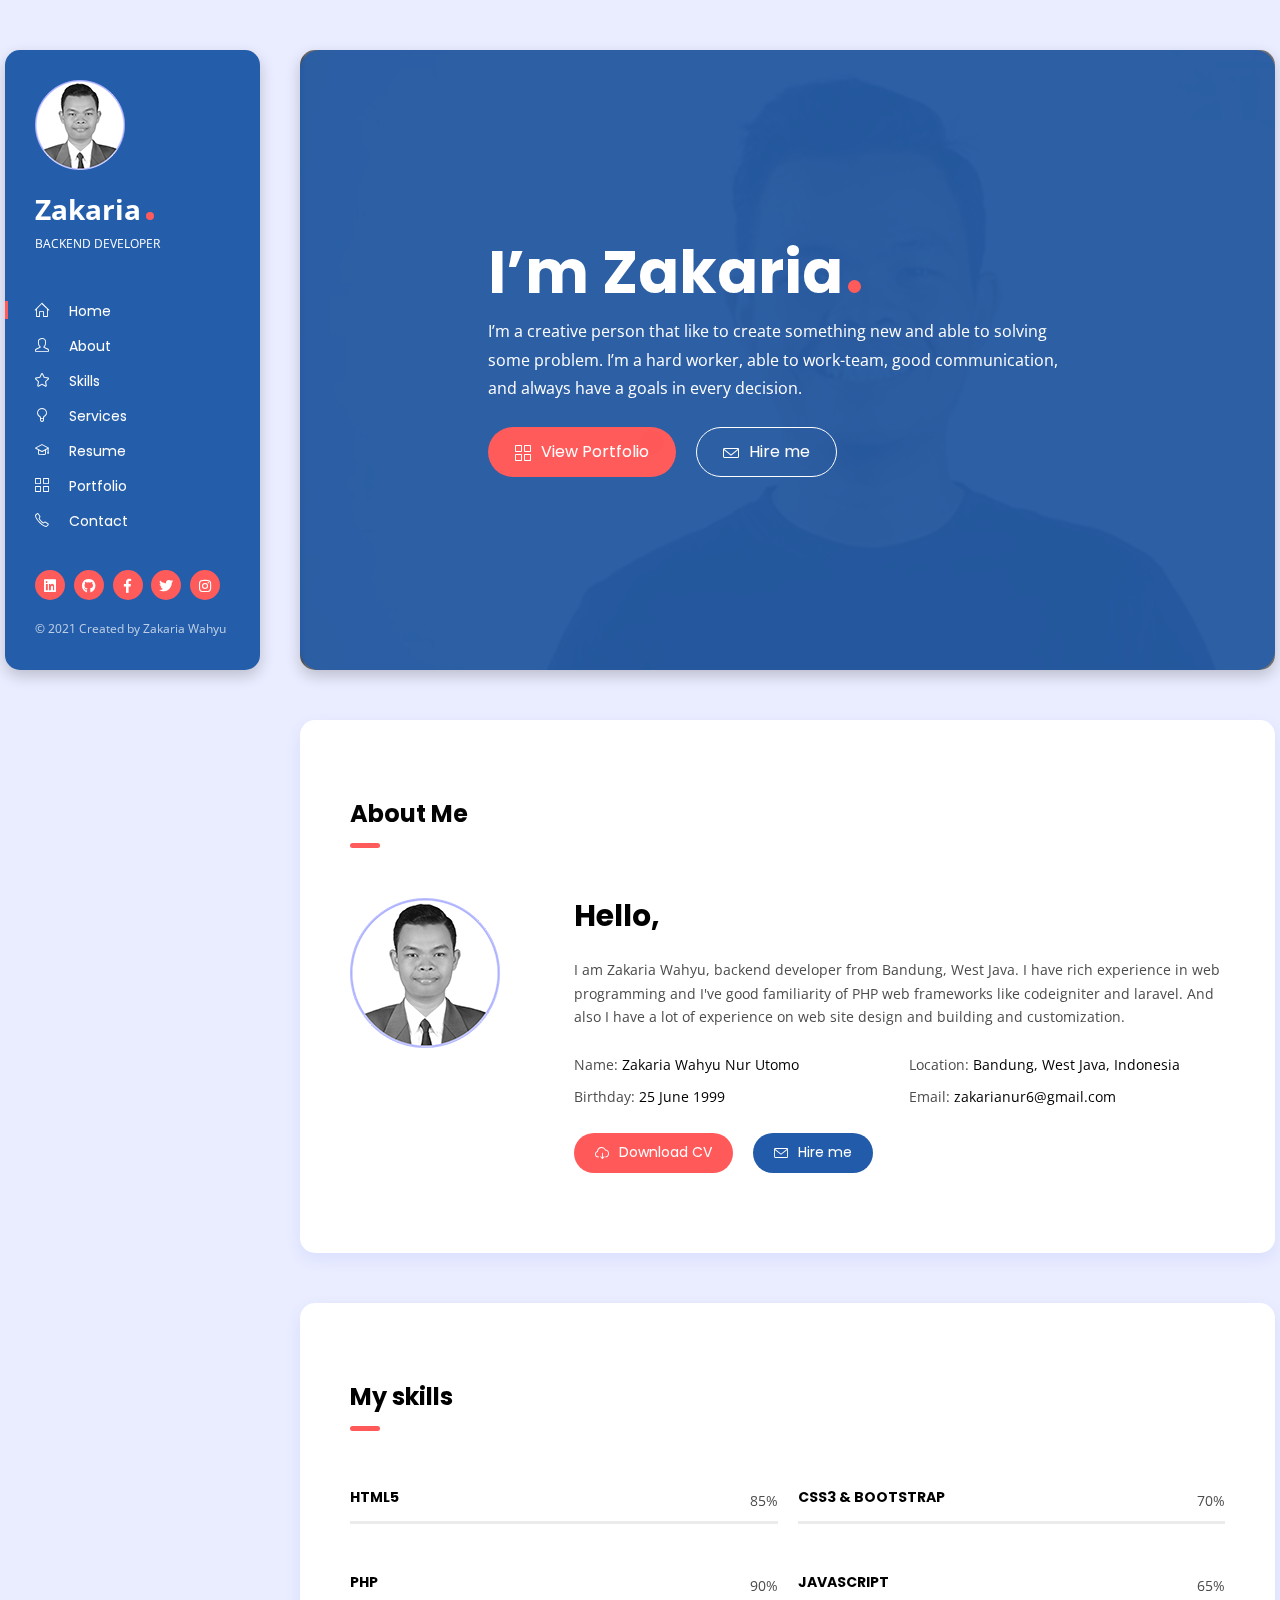
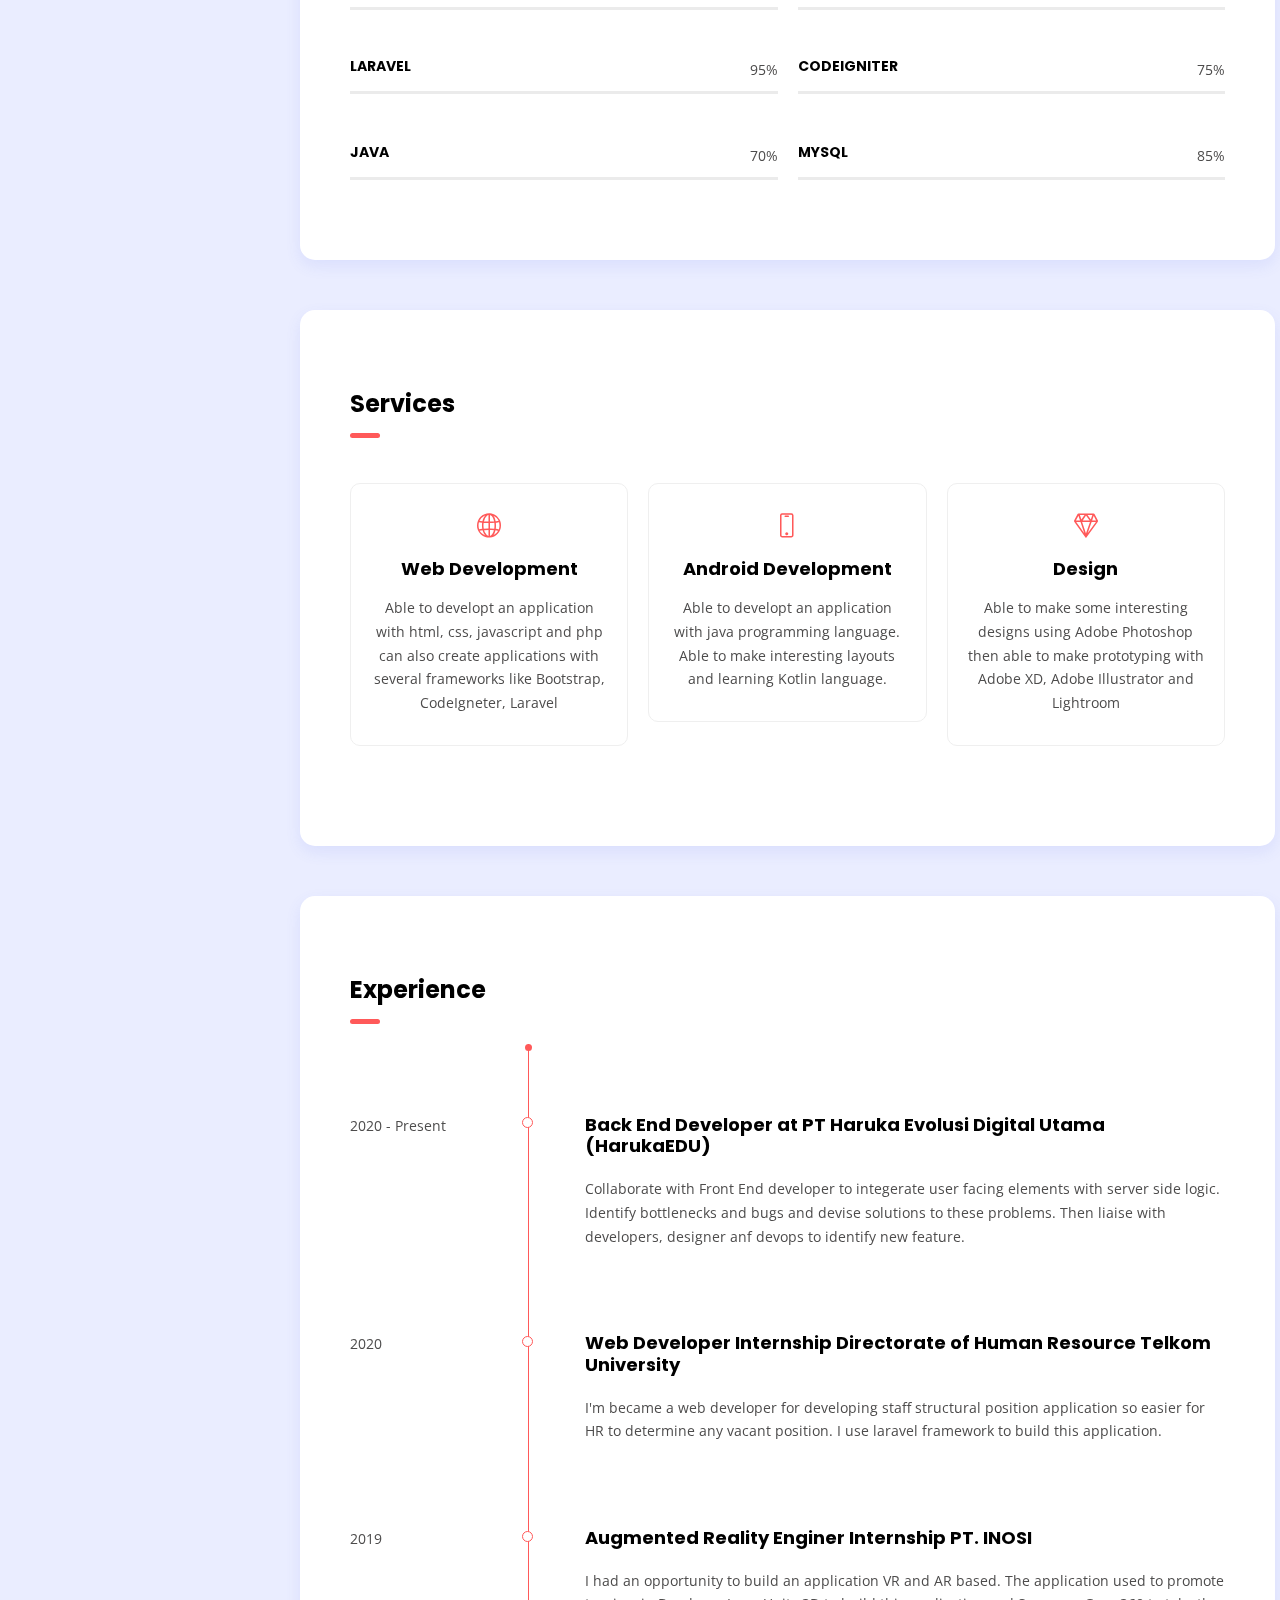
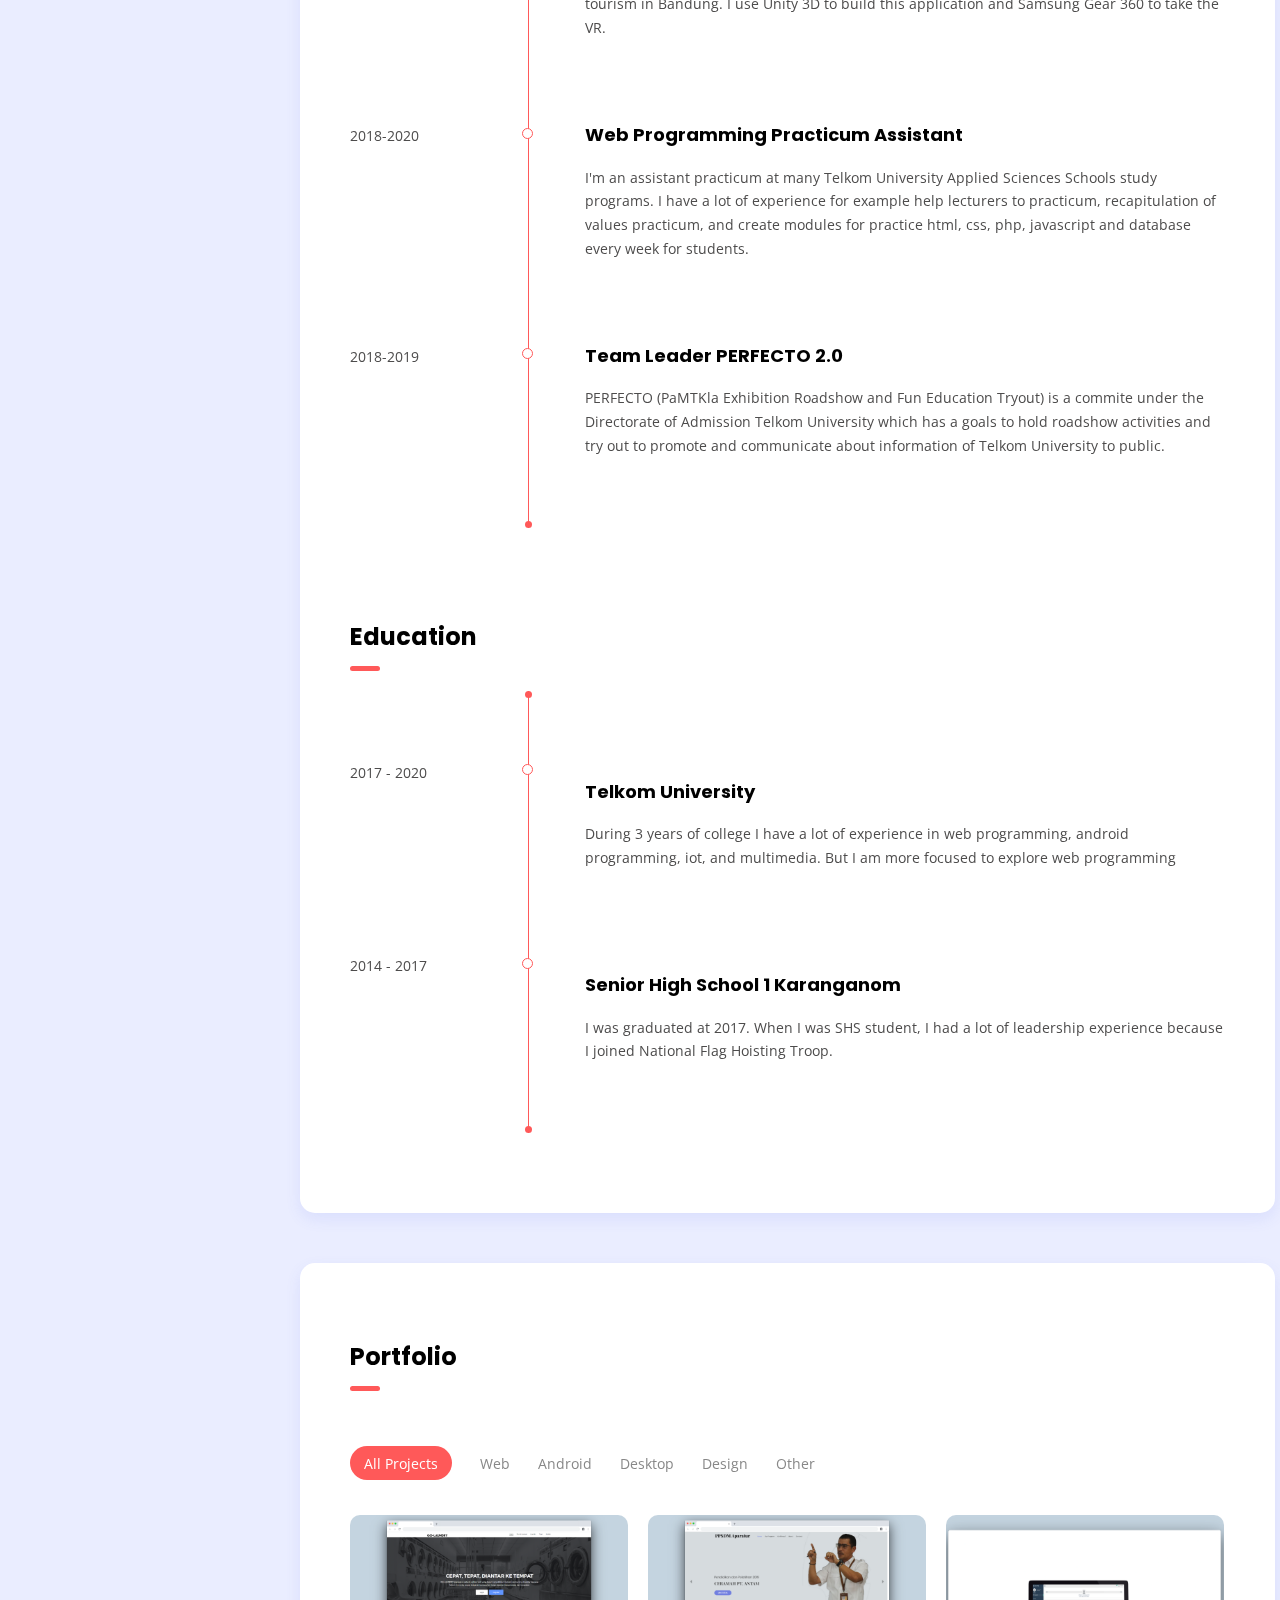
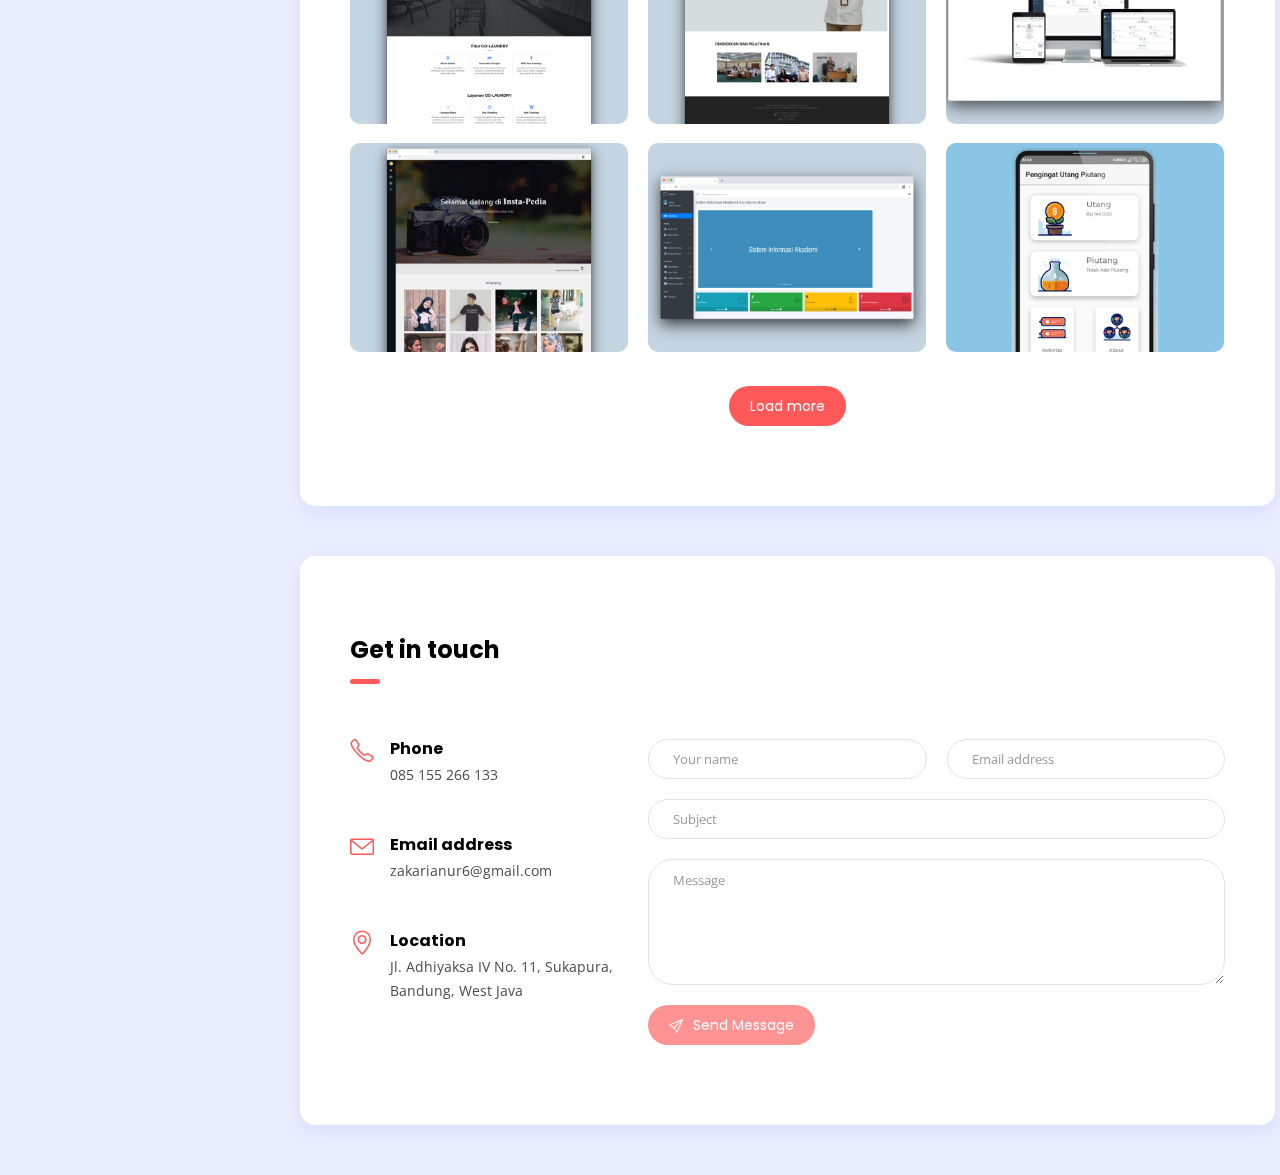
==== commit 2aa0be72: "Change Layout and Compress imgae" ====
--- a/index.html
+++ b/index.html
@@ -148,7 +148,7 @@
 			<!-- section skills -->
 			<section id="skills" class="shadow-blue white-bg padding">
 				<h3 class="section-title">My skills</h3>
-				<div class="spacer" data-height="20"></div>
+				<div class="spacer" data-height="10"></div>
 
 				<div class="row mt-5">
 
@@ -290,7 +290,7 @@
 			<!-- section services -->
 			<section id="services" class="shadow-blue white-bg padding">
 				<h3 class="section-title">Services</h3>
-				<div class="spacer" data-height="50"></div>
+				<div class="spacer" data-height="45"></div>
 
 				<div class="row">
 
@@ -334,7 +334,7 @@
 			<!-- section experience -->
 			<section id="resume" class="shadow-blue white-bg padding">
 				<h3 class="section-title">Experience</h3>
-				<div class="spacer" data-height="50"></div>
+				<div class="spacer" data-height="20"></div>
 
 				<!-- timeline -->
 				<div class="timeline">
@@ -403,7 +403,7 @@
 				<br>
 				<br><br>
 				<h3 class="section-title">Education</h3>
-				<div class="spacer" data-height="50"></div>
+				<div class="spacer" data-height="20"></div>
 				<!-- timeline -->
 				<div class="timeline">
 					<div class="entry">
@@ -435,7 +435,7 @@
 			<!-- section works -->
 			<section id="works" class="shadow-blue white-bg padding">
 				<h3 class="section-title">Portfolio</h3>
-				<div class="spacer" data-height="80"></div>
+				<div class="spacer" data-height="55"></div>
 
 				<!-- portfolio filter (desktop) -->
 				<ul class="portfolio-filter list-inline">
@@ -587,7 +587,7 @@
 			<!-- section contact -->
 			<section id="contact" class="shadow-blue white-bg padding">
 				<h3 class="section-title">Get in touch</h3>
-				<div class="spacer" data-height="80"></div>
+				<div class="spacer" data-height="55"></div>
 
 				<div class="row">
 
--- a/css/style.css
+++ b/css/style.css
@@ -29,8 +29,8 @@
 /*                      BASE                              
 /*=================================================================*/
 body {
-  color: rgb(83, 81, 81);
-  background-color: #F6F7FF;
+  color: rgb(77, 76, 76);
+  background-color: #d4d9ff7c;
   font-family: "Open Sans", sans-serif;
   font-size: 14px;
   line-height: 1.7;
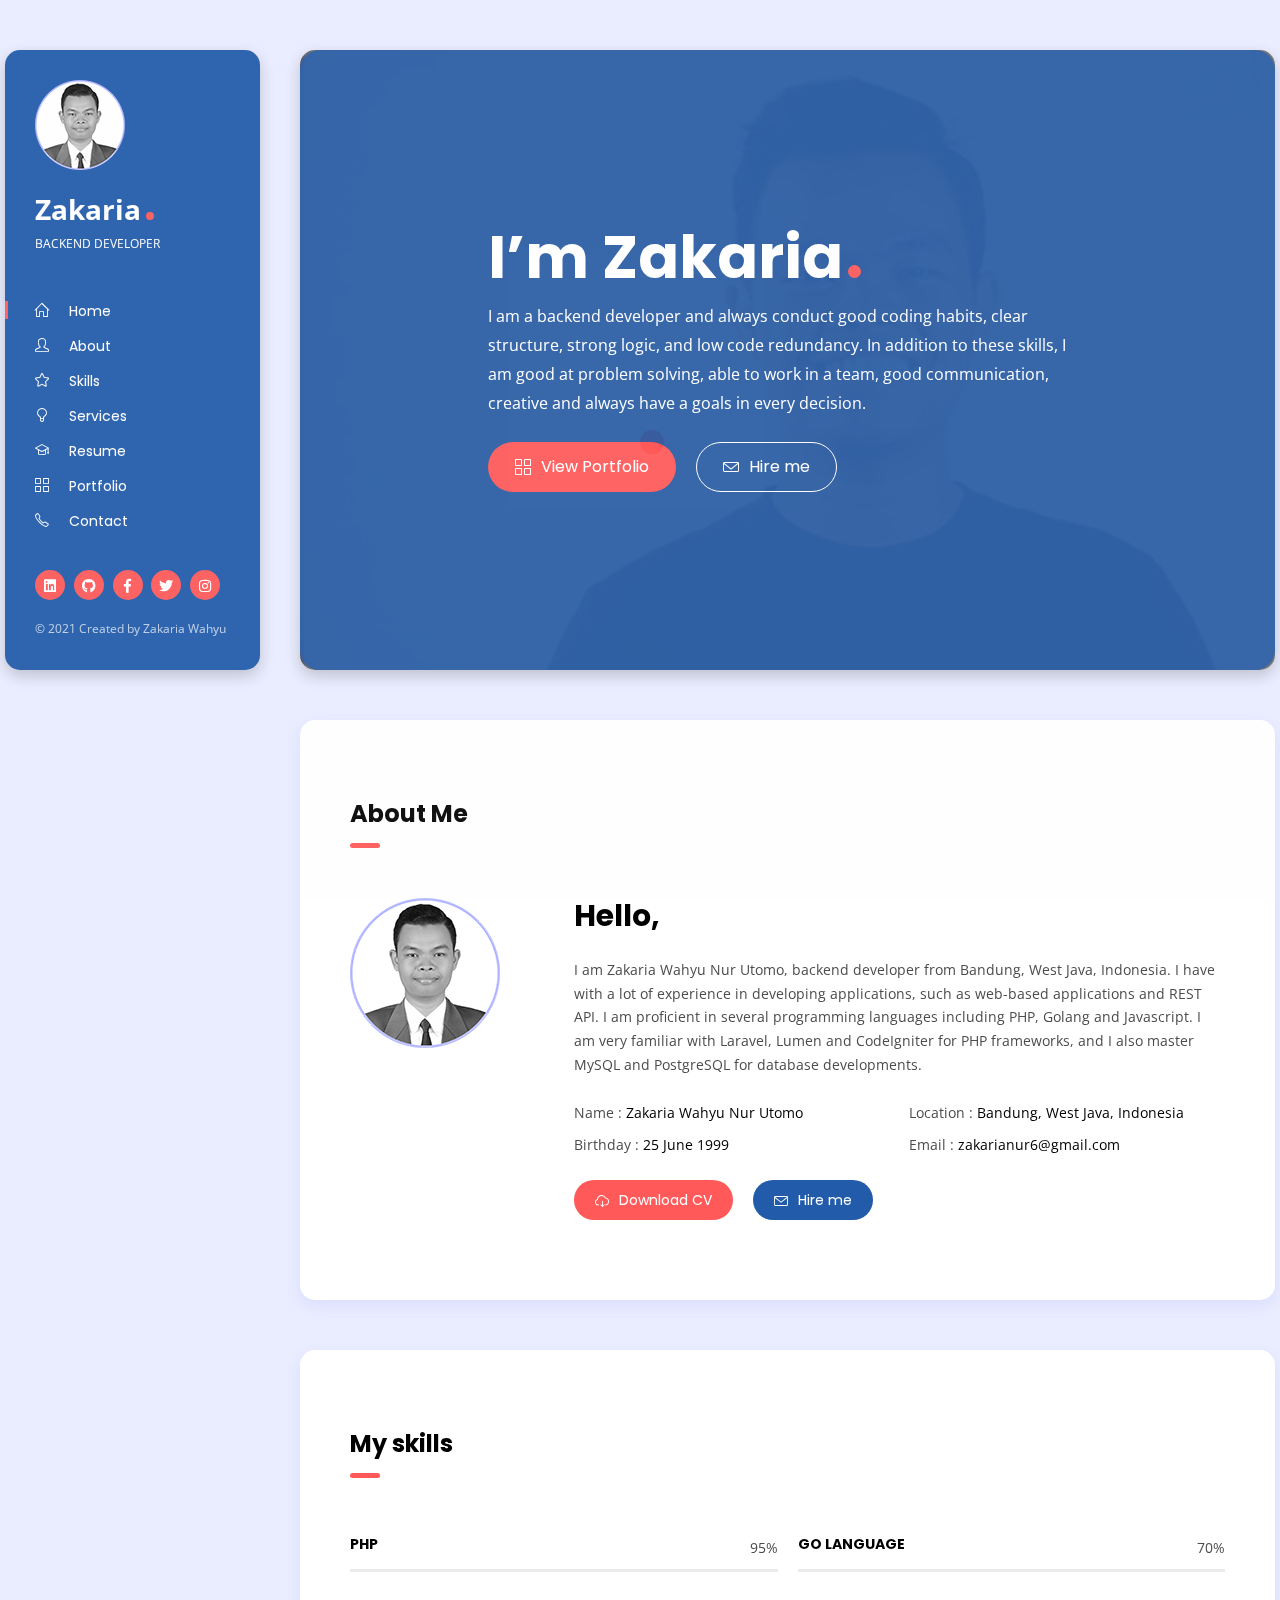
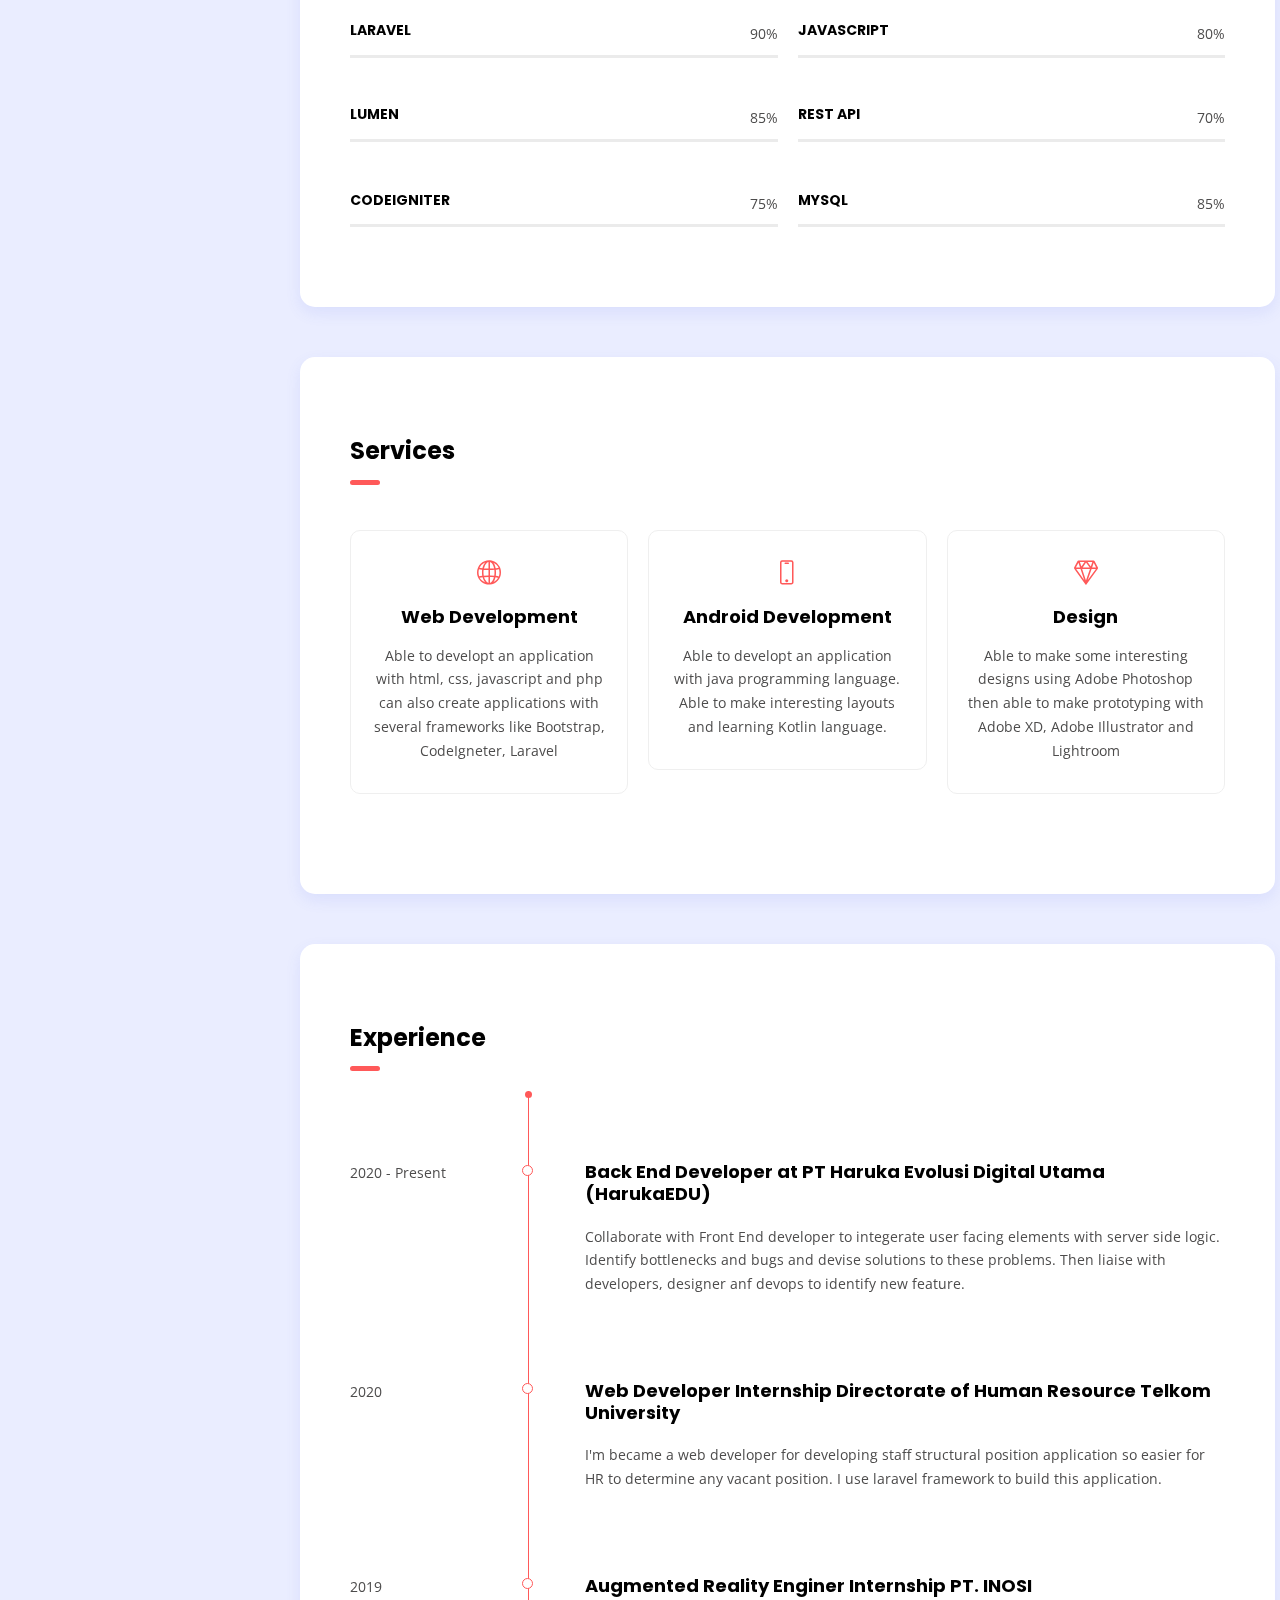
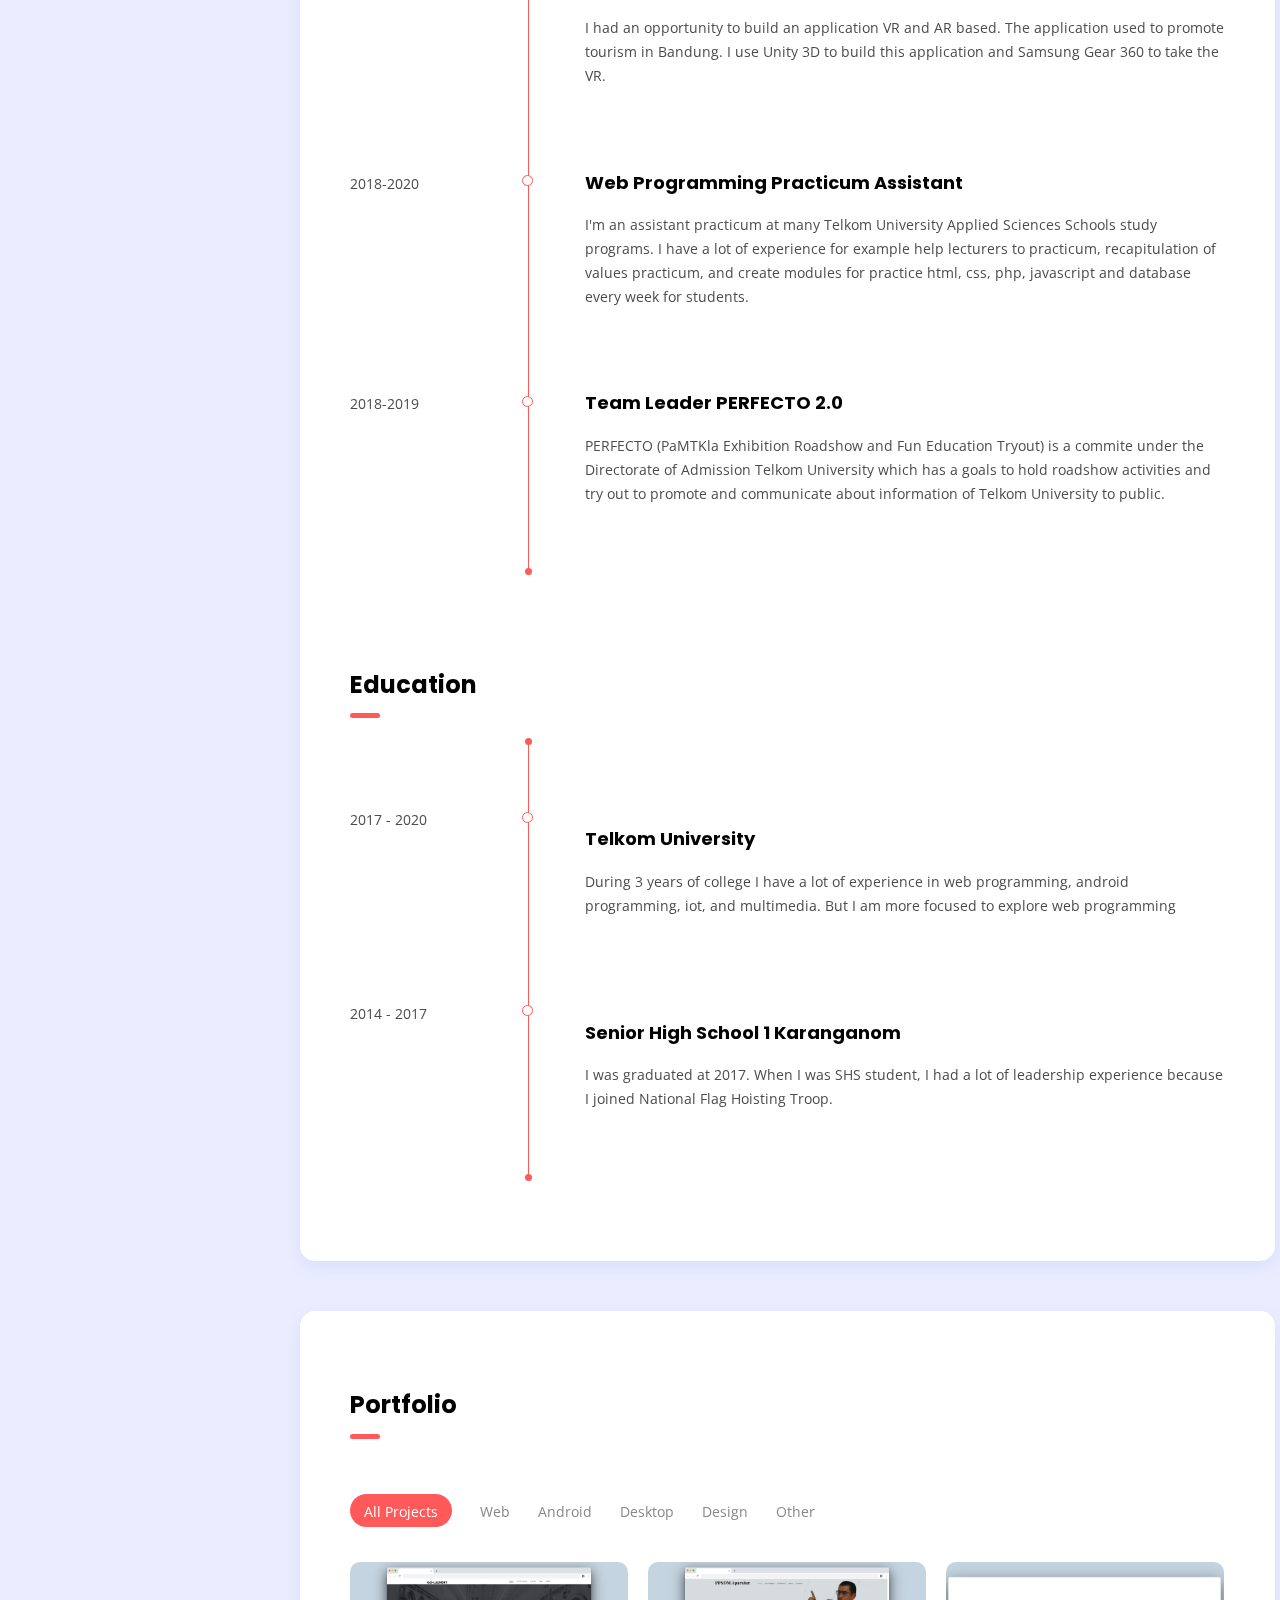
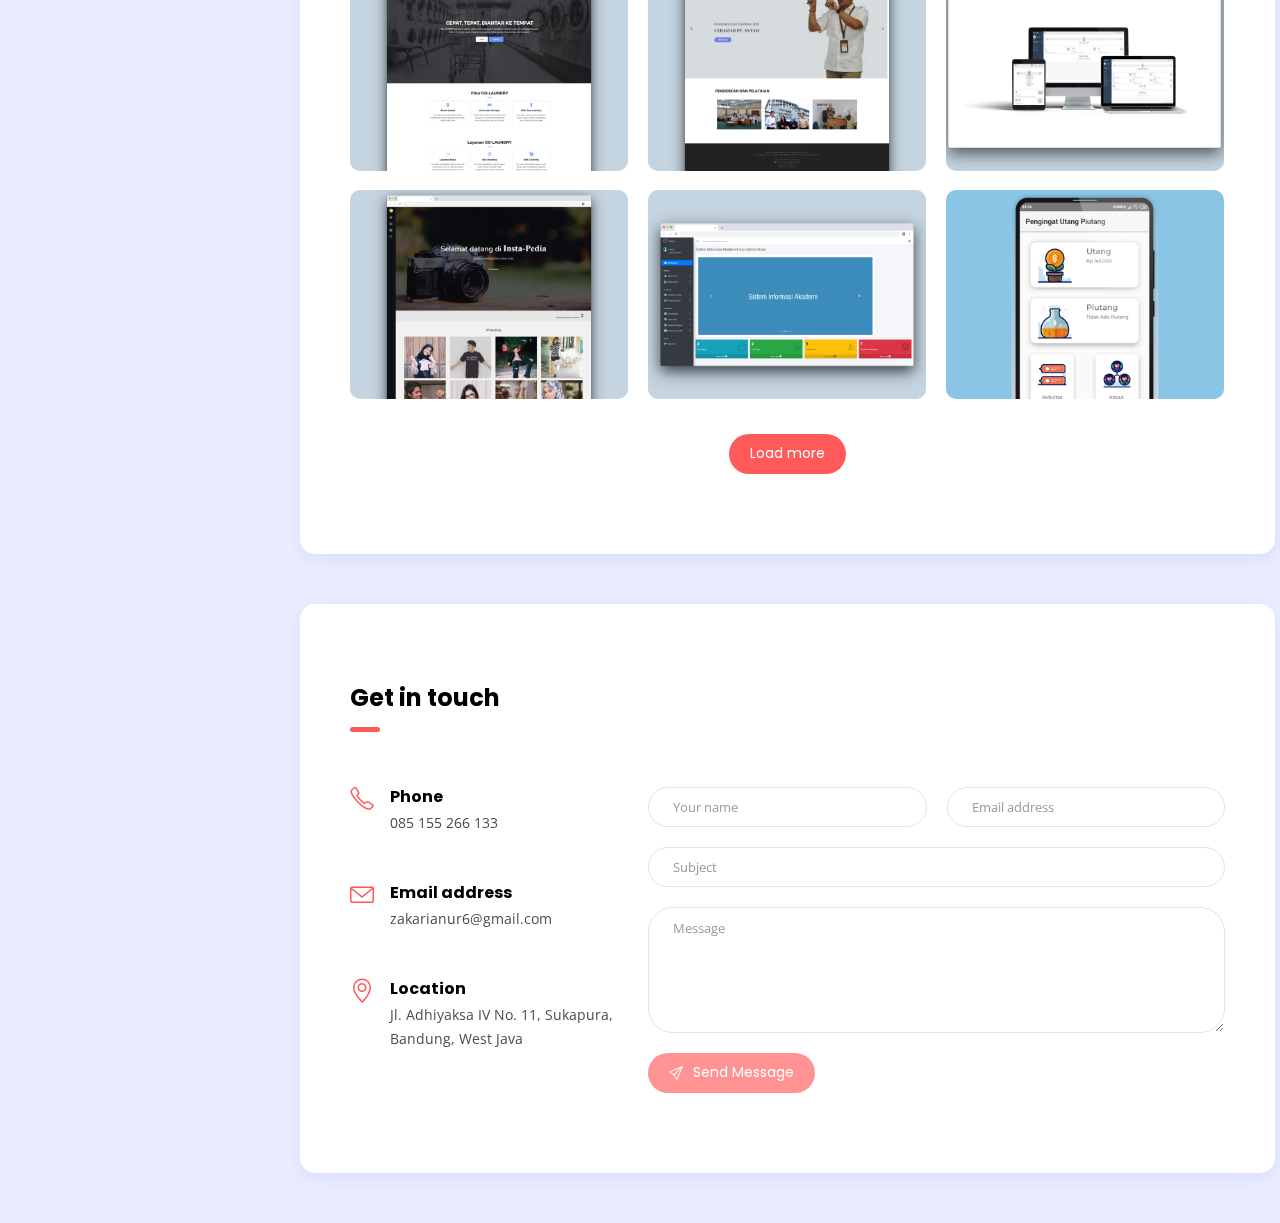
==== commit 99c55a9d: "Update content home, about and skills" ====
--- a/index.html
+++ b/index.html
@@ -97,11 +97,9 @@
 				data-image-src="images/zaka900x600.png">
 				<div class="cta mx-auto mt-2">
 					<h1 class="mt-0 mb-4">I’m Zakaria<span class="dot"></span></h1>
-					<p class="mb-4">I’m a creative person that
-						like to create something new and able
-						to solving some problem. I’m a hard worker, able to work-team, good communication, and always
-						have a goals in every
-						decision.</p>
+					<p class="mb-4">I am a backend developer and always conduct good coding habits, clear
+						structure, strong logic, and low code redundancy. In addition to these skills, I am good at
+						problem solving, able to work in a team, good communication, creative and always have a goals in every decision.</p>
 					<a href="#works" class="btn btn-default btn-lg mr-3"><i class="icon-grid"></i>View Portfolio</a>
 					<div class="spacer d-md-none d-lg-none d-sm-none" data-height="10"></div>
 					<a href="mailto:zakarianur6@gmail.com" title="zakarianur6@gmail.com"
@@ -121,20 +119,20 @@
 					</div>
 					<div class="col-md-9">
 						<h2 class="mt-4 mt-md-0 mb-4">Hello,</h2>
-						<p class="mb-0">I am Zakaria Wahyu, backend developer from Bandung, West Java. I have rich
-							experience
-							in web programming and I've good familiarity of PHP web frameworks like codeigniter and
-							laravel. And also I have a lot of experience on web site design and building and
-							customization.</p>
+						<p class="mb-0">I am Zakaria Wahyu Nur Utomo, backend developer from Bandung, West Java, Indonesia. I have with a lot of experience in developing applications, such as
+							web-based applications and REST API. I am proficient in several programming
+							languages including PHP, Golang and Javascript. I am very familiar with Laravel, Lumen
+							and CodeIgniter for PHP frameworks, and I also master MySQL and PostgreSQL for
+							database developments.</p>
 						<div class="row my-4">
 							<div class="col-md-6">
-								<p class="mb-2">Name: <span class="text-dark">Zakaria Wahyu Nur Utomo</span></p>
-								<p class="mb-0">Birthday: <span class="text-dark">25 June 1999</span></p>
+								<p class="mb-2">Name : <span class="text-dark">Zakaria Wahyu Nur Utomo</span></p>
+								<p class="mb-0">Birthday : <span class="text-dark">25 June 1999</span></p>
 							</div>
 							<div class="col-md-6 mt-2 mt-md-0 mt-sm-2">
-								<p class="mb-2">Location: <span class="text-dark">Bandung, West Java, Indonesia</span>
+								<p class="mb-2">Location : <span class="text-dark">Bandung, West Java, Indonesia</span>
 								</p>
-								<p class="mb-0">Email: <span class="text-dark">zakarianur6@gmail.com</span></p>
+								<p class="mb-0">Email : <span class="text-dark">zakarianur6@gmail.com</span></p>
 							</div>
 						</div>
 						<a href="cv/CV Zakaria Wahyu.pdf" class="btn btn-default mr-3"><i
@@ -156,7 +154,74 @@
 						<!-- skill item -->
 						<div class="skill-item">
 							<div class="skill-info clearfix">
-								<h4 class="float-left mb-3 mt-0">HTML5</h4>
+								<h4 class="float-left mb-3 mt-0">PHP</h4>
+								<span class="float-right">95%</span>
+							</div>
+							<div class="progress">
+								<div class="progress-bar" role="progressbar" aria-valuemin="0" aria-valuemax="100"
+									aria-valuenow="95">
+								</div>
+							</div>
+							<div class="spacer" data-height="50"></div>
+						</div>
+					</div>
+
+					<div class="col-md-6">
+						<!-- skill item -->
+						<div class="skill-item">
+							<div class="skill-info clearfix">
+								<h4 class="float-left mb-3 mt-0">Go Language</h4>
+								<span class="float-right">70%</span>
+							</div>
+							<div class="progress">
+								<div class="progress-bar" role="progressbar" aria-valuemin="0" aria-valuemax="100"
+									aria-valuenow="70">
+								</div>
+							</div>
+							<div class="spacer" data-height="50"></div>
+						</div>
+					</div>
+
+					<div class="col-md-6">
+						<!-- skill item -->
+						<div class="skill-item">
+							<div class="skill-info clearfix">
+								<h4 class="float-left mb-3 mt-0">Laravel</h4>
+								<span class="float-right">90%</span>
+							</div>
+							<div class="progress">
+								<div class="progress-bar" role="progressbar" aria-valuemin="0" aria-valuemax="100"
+									aria-valuenow="90">
+								</div>
+							</div>
+							<div class="spacer d-md-none d-lg-none" data-height="50"></div>
+						</div>
+					</div>
+
+					<div class="col-md-6">
+						<!-- skill item -->
+						<div class="skill-item">
+							<div class="skill-info clearfix">
+								<h4 class="float-left mb-3 mt-0">Javascript</h4>
+								<span class="float-right">80%</span>
+							</div>
+							<div class="progress">
+								<div class="progress-bar" role="progressbar" aria-valuemin="0" aria-valuemax="100"
+									aria-valuenow="80">
+								</div>
+							</div>
+						</div>
+					</div>
+					
+				</div>
+
+				<div class="row mt-5">
+
+					<div class="col-md-6">
+						<!-- skill item -->
+						<div class="skill-item">
+							<div class="skill-info clearfix">
+								<h4 class="float-left mb-3 mt-0">Lumen</h4>
 								<span class="float-right">85%</span>
 							</div>
 							<div class="progress">
@@ -172,7 +237,7 @@
 						<!-- skill item -->
 						<div class="skill-item">
 							<div class="skill-info clearfix">
-								<h4 class="float-left mb-3 mt-0">CSS3 & Bootstrap</h4>
+								<h4 class="float-left mb-3 mt-0">REST API</h4>
 								<span class="float-right">70%</span>
 							</div>
 							<div class="progress">
@@ -188,80 +253,12 @@
 						<!-- skill item -->
 						<div class="skill-item">
 							<div class="skill-info clearfix">
-								<h4 class="float-left mb-3 mt-0">PHP</h4>
-								<span class="float-right">90%</span>
-							</div>
-							<div class="progress">
-								<div class="progress-bar" role="progressbar" aria-valuemin="0" aria-valuemax="100"
-									aria-valuenow="90">
-								</div>
-							</div>
-							<div class="spacer d-md-none d-lg-none" data-height="50"></div>
-						</div>
-					</div>
-
-					<div class="col-md-6">
-						<!-- skill item -->
-						<div class="skill-item">
-							<div class="skill-info clearfix">
-								<h4 class="float-left mb-3 mt-0">Javascript</h4>
-								<span class="float-right">65%</span>
-							</div>
-							<div class="progress">
-								<div class="progress-bar" role="progressbar" aria-valuemin="0" aria-valuemax="100"
-									aria-valuenow="65">
-								</div>
-							</div>
-						</div>
-					</div>
-
-
-				</div>
-
-				<div class="row mt-5">
-
-					<div class="col-md-6">
-						<!-- skill item -->
-						<div class="skill-item">
-							<div class="skill-info clearfix">
-								<h4 class="float-left mb-3 mt-0">Laravel</h4>
-								<span class="float-right">95%</span>
-							</div>
-							<div class="progress">
-								<div class="progress-bar" role="progressbar" aria-valuemin="0" aria-valuemax="100"
-									aria-valuenow="95">
-								</div>
-							</div>
-							<div class="spacer" data-height="50"></div>
-						</div>
-					</div>
-
-					<div class="col-md-6">
-						<!-- skill item -->
-						<div class="skill-item">
-							<div class="skill-info clearfix">
-								<h4 class="float-left mb-3 mt-0">CodeIgniter</h4>
+								<h4 class="float-left mb-3 mt-0">Codeigniter</h4>
 								<span class="float-right">75%</span>
 							</div>
 							<div class="progress">
 								<div class="progress-bar" role="progressbar" aria-valuemin="0" aria-valuemax="100"
 									aria-valuenow="75">
-								</div>
-							</div>
-							<div class="spacer" data-height="50"></div>
-						</div>
-					</div>
-
-					<div class="col-md-6">
-						<!-- skill item -->
-						<div class="skill-item">
-							<div class="skill-info clearfix">
-								<h4 class="float-left mb-3 mt-0">Java</h4>
-								<span class="float-right">70%</span>
-							</div>
-							<div class="progress">
-								<div class="progress-bar" role="progressbar" aria-valuemin="0" aria-valuemax="100"
-									aria-valuenow="70">
 								</div>
 							</div>
 							<div class="spacer d-md-none d-lg-none" data-height="50"></div>
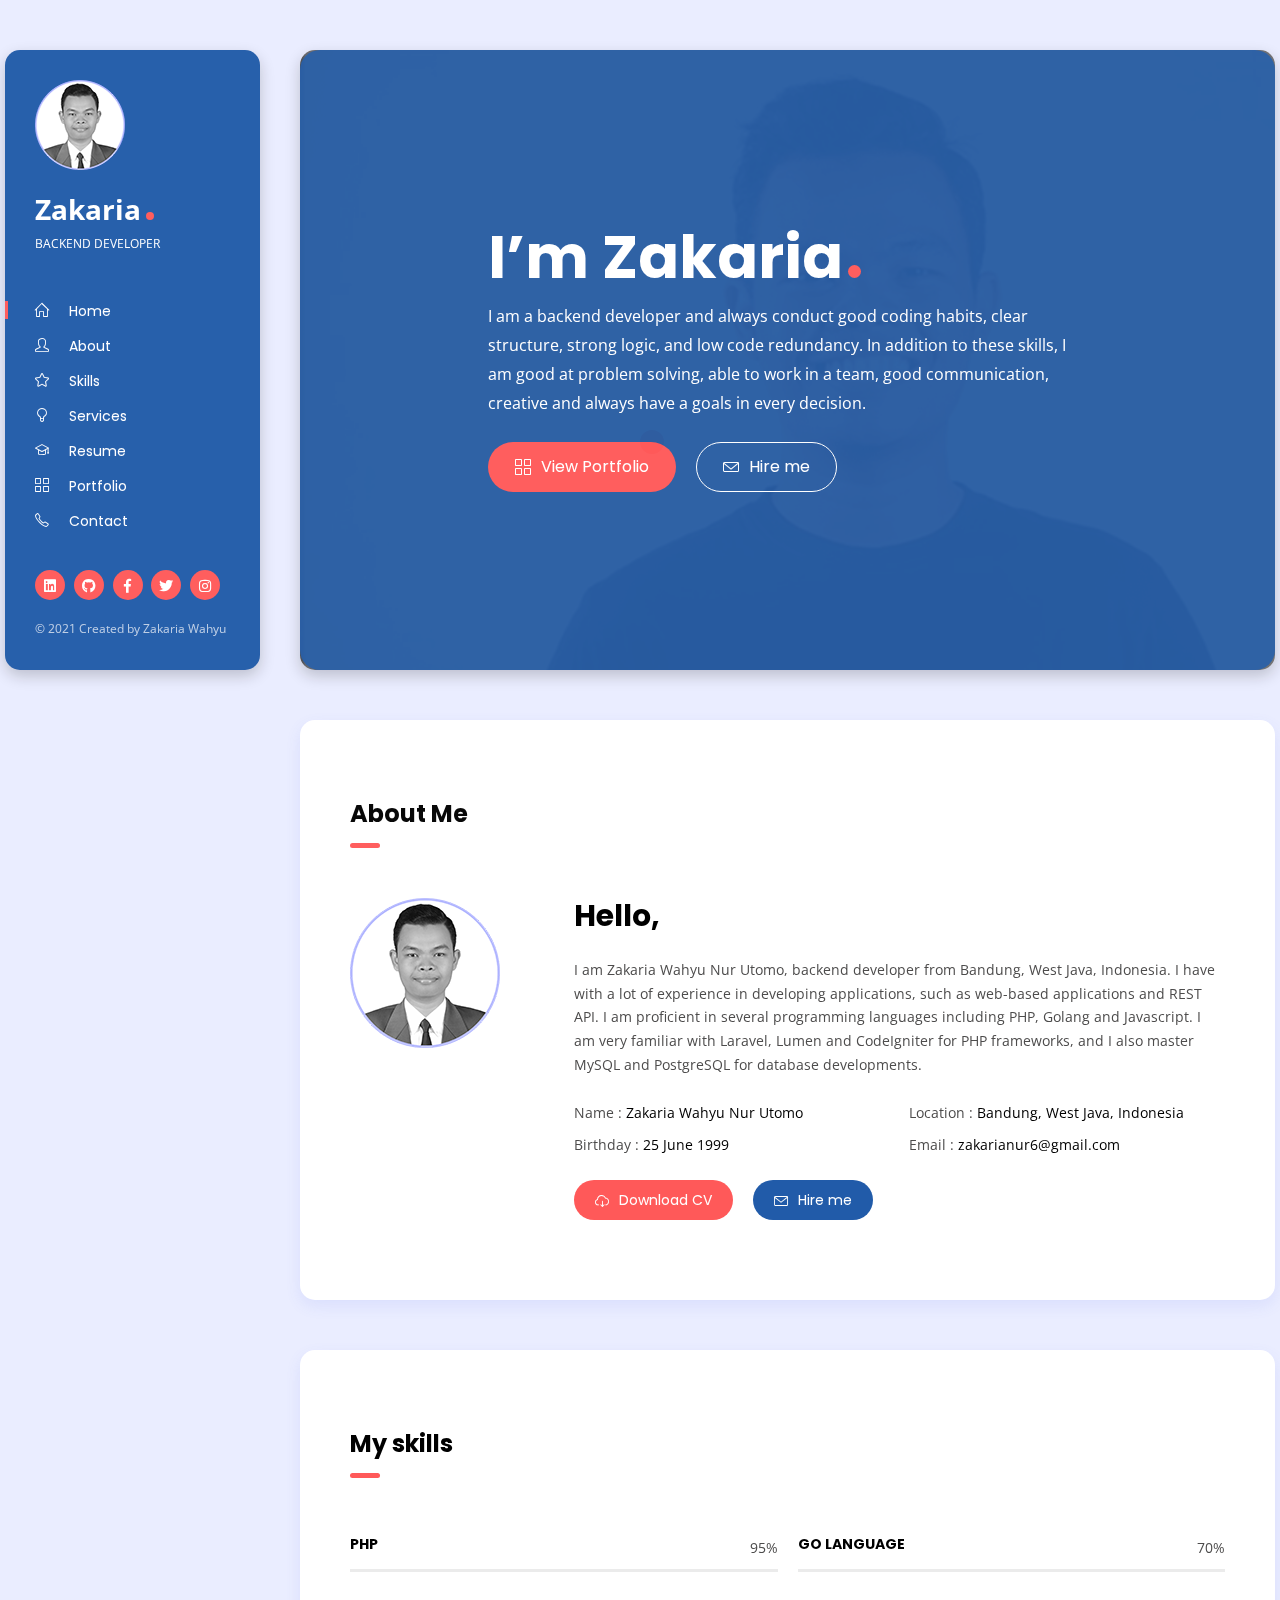
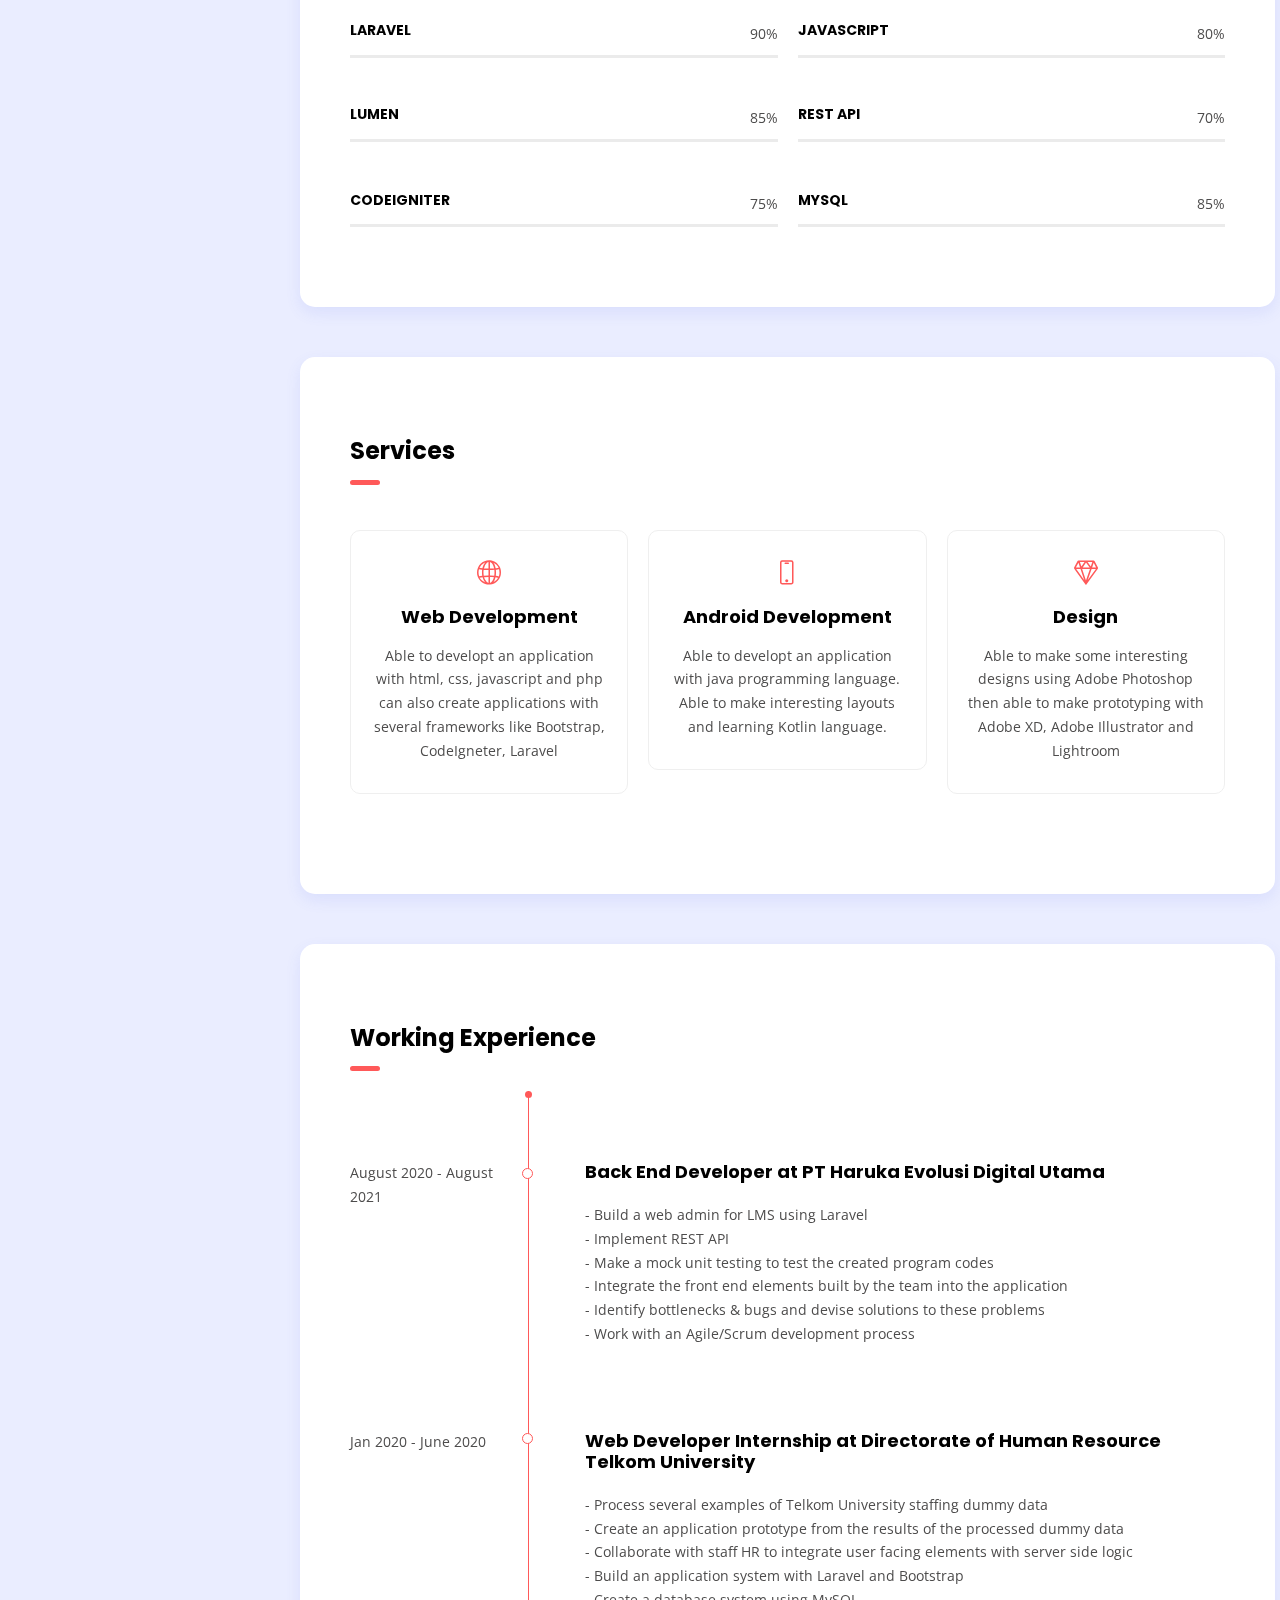
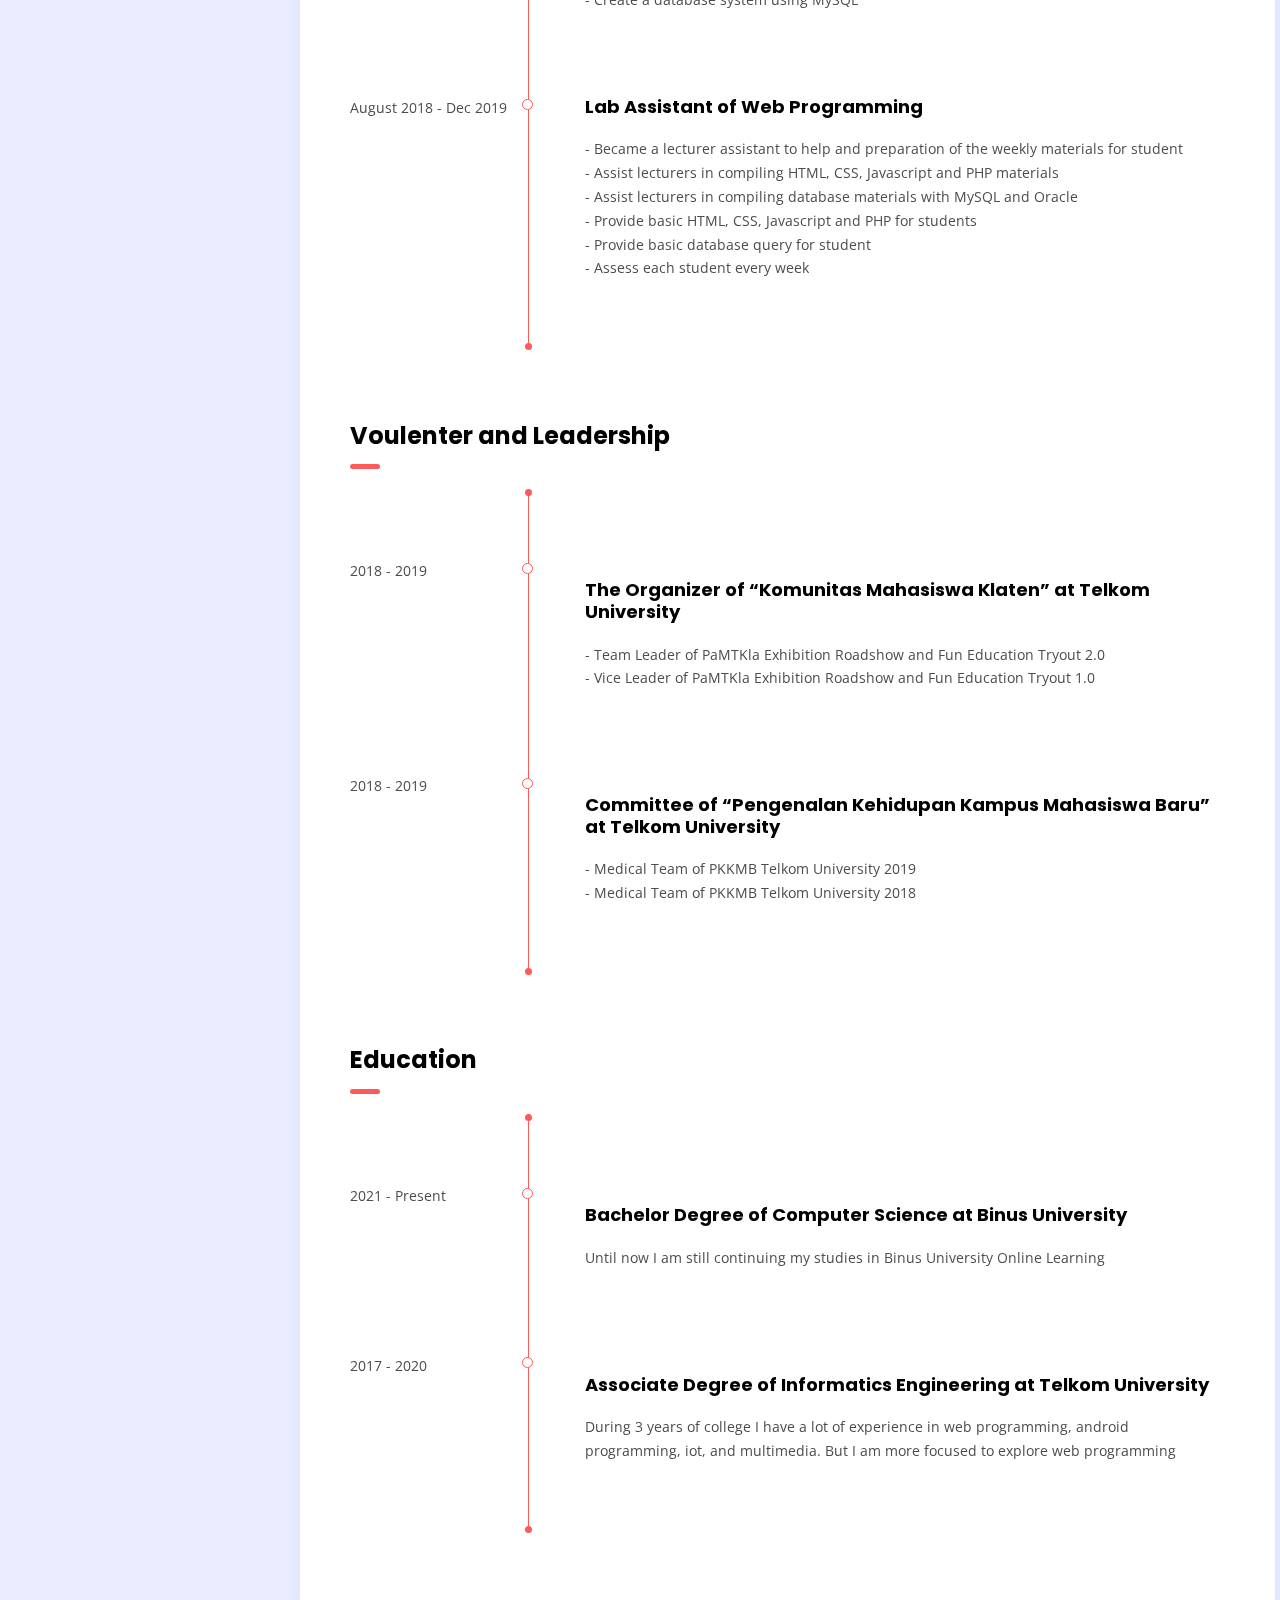
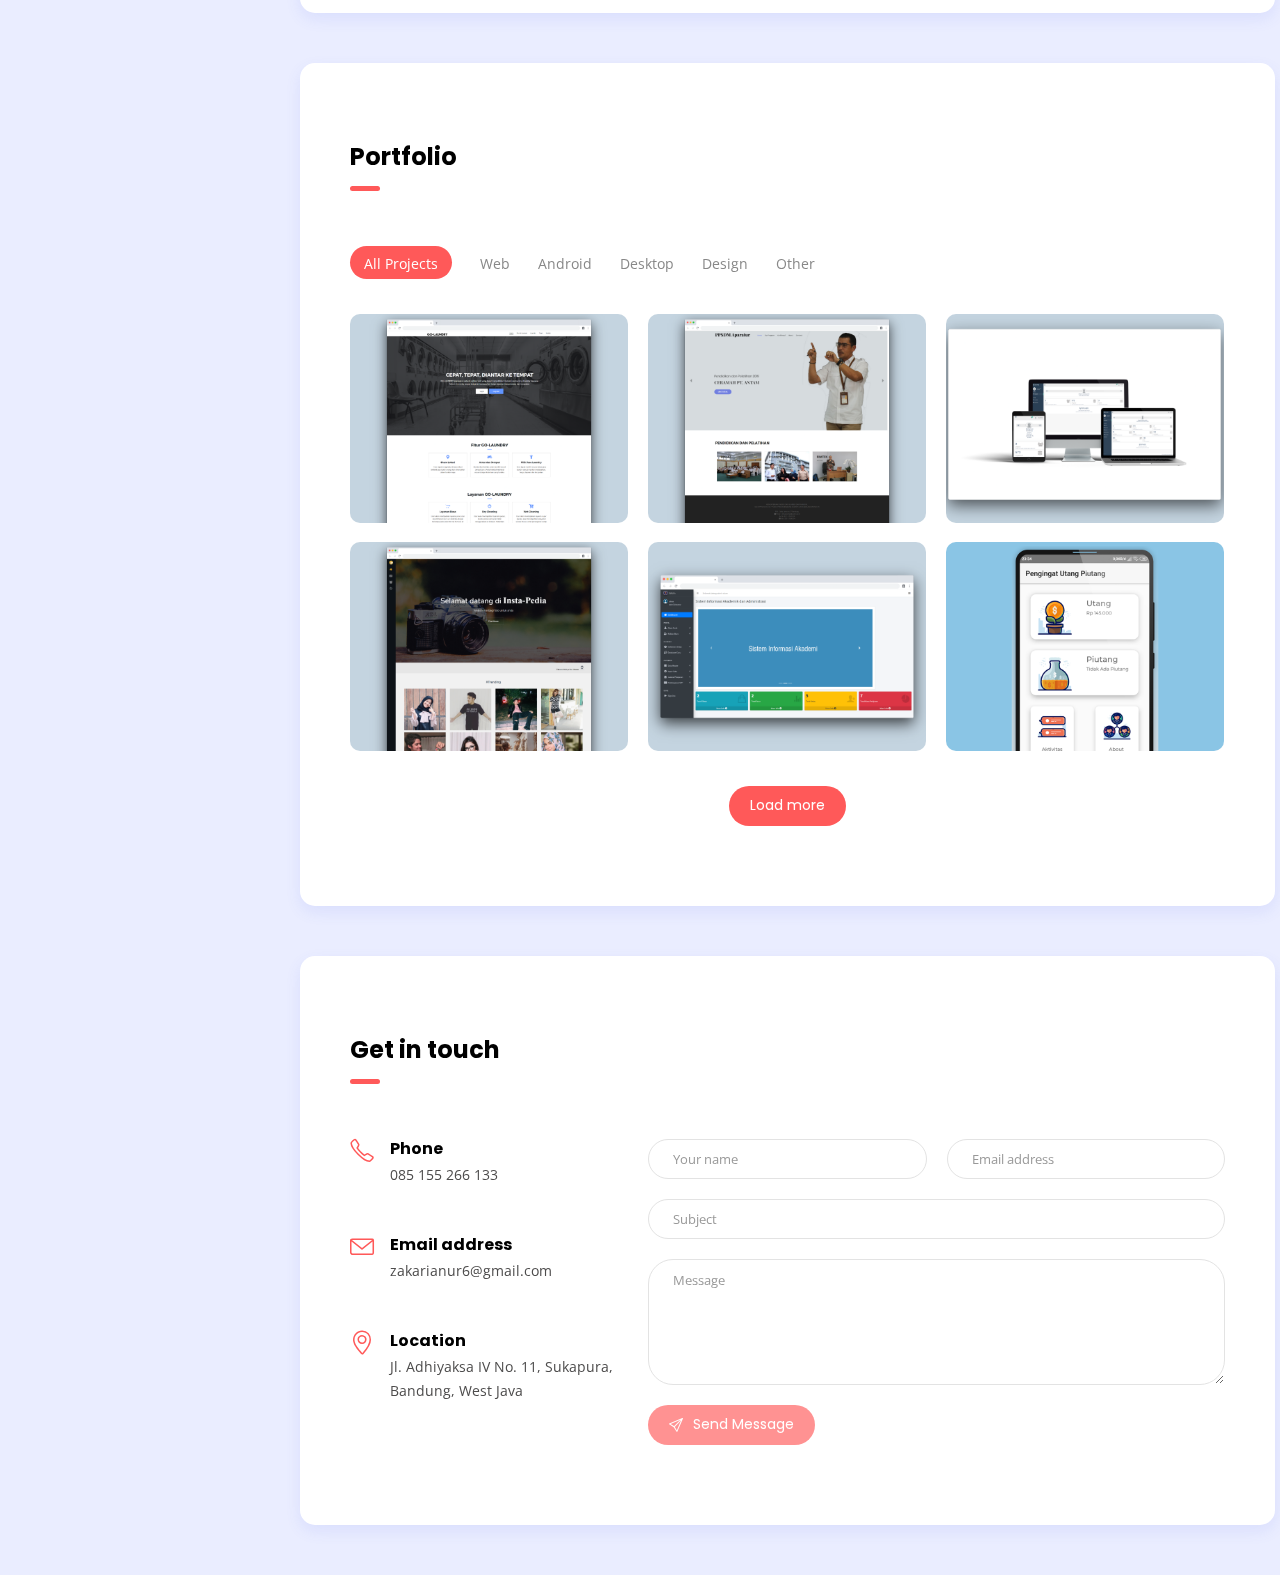
==== commit 1b25ebcb: "Edit content working experience, organization and education" ====
--- a/index.html
+++ b/index.html
@@ -330,99 +330,106 @@
 
 			<!-- section experience -->
 			<section id="resume" class="shadow-blue white-bg padding">
-				<h3 class="section-title">Experience</h3>
+				<h3 class="section-title">Working Experience</h3>
 				<div class="spacer" data-height="20"></div>
 
 				<!-- timeline -->
 				<div class="timeline">
 					<div class="entry">
 						<div class="title">
-							<span>2020 - Present</span>
+							<span>August 2020 - August 2021</span>
 						</div>
 						<div class="body">
-							<h4 class="mt-0">Back End Developer at PT Haruka Evolusi Digital Utama (HarukaEDU)
+							<h4 class="mt-0">Back End Developer at PT Haruka Evolusi Digital Utama
 							</h4>
-							<p>Collaborate with Front End developer to integerate user facing elements with server side logic. Identify bottlenecks and bugs and devise solutions to these problems. Then liaise with developers, designer anf devops to identify new feature.</p>
+							<p>- Build a web admin for LMS using Laravel</p>
+							<p>- Implement REST API</p>
+							<p>- Make a mock unit testing to test the created program codes</p>
+							<p>- Integrate the front end elements built by the team into the application</p>
+							<p>- Identify bottlenecks & bugs and devise solutions to these problems</p>
+							<p>- Work with an Agile/Scrum development process</p>
 						</div>
 					</div>
 					<div class="entry">
 						<div class="title">
-							<span>2020</span>
+							<span>Jan 2020 - June 2020</span>
 						</div>
 						<div class="body">
-							<h4 class="mt-0">Web Developer Internship Directorate of Human Resource Telkom University
+							<h4 class="mt-0">Web Developer Internship at Directorate of Human Resource Telkom University
 							</h4>
-							<p>I'm became a web developer for developing staff structural position application so easier
-								for HR to determine any vacant position. I use laravel framework to build this
-								application.</p>
+							<p>- Process several examples of Telkom University staffing dummy data</p>
+							<p>- Create an application prototype from the results of the processed dummy data</p>
+							<p>- Collaborate with staff HR to integrate user facing elements with server side logic</p>
+							<p>- Build an application system with Laravel and Bootstrap</p>
+							<p>- Create a database system using MySQL</p>
 						</div>
 					</div>
 					<div class="entry">
 						<div class="title">
-							<span>2019</span>
+							<span>August 2018 - Dec 2019</span>
 						</div>
 						<div class="body">
-							<h4 class="mt-0">Augmented Reality Enginer Internship PT. INOSI</h4>
-							<p>I had an opportunity to build an application VR and AR based. The application used to
-								promote tourism in Bandung. I use
-								Unity 3D to build this application and Samsung Gear 360 to take the VR.</p>
-						</div>
-					</div>
+							<h4 class="mt-0">Lab Assistant of Web Programming</h4>
+							<p>- Became a lecturer assistant to help and preparation of the weekly materials for student</p>
+							<p>- Assist lecturers in compiling HTML, CSS, Javascript and PHP materials</p>
+							<p>- Assist lecturers in compiling database materials with MySQL and Oracle</p>
+							<p>- Provide basic HTML, CSS, Javascript and PHP for students</p>
+							<p>- Provide basic database query for student</p>
+							<p>- Assess each student every week</p>
+						</div>
+					</div>
+					<span class="timeline-line"></span>
+				</div>
+				<br><br><br>
+				<h3 class="section-title">Voulenter and Leadership</h3>
+				<div class="spacer" data-height="20"></div>
+				<!-- timeline -->
+				<div class="timeline">
 					<div class="entry">
 						<div class="title">
-							<span>2018-2020</span>
+							<span>2018 - 2019</span>
 						</div>
 						<div class="body">
-							<h4 class="mt-0">Web Programming Practicum Assistant</h4>
-							<p>I'm an assistant practicum at many Telkom University Applied Sciences Schools study
-								programs. I have a lot of experience
-								for example help lecturers to practicum, recapitulation of values ​​practicum, and
-								create modules for practice html,
-								css, php, javascript and database every week for students.</p>
+							<h4>The Organizer of “Komunitas Mahasiswa Klaten” at Telkom University</h4>
+							<p>- Team Leader of PaMTKla Exhibition Roadshow and Fun Education Tryout 2.0</p>
+							<p>- Vice Leader of PaMTKla Exhibition Roadshow and Fun Education Tryout 1.0</p>
 						</div>
 					</div>
 					<div class="entry">
 						<div class="title">
-							<span>2018-2019</span>
+							<span>2018 - 2019</span>
 						</div>
 						<div class="body">
-							<h4 class="mt-0">Team Leader PERFECTO 2.0</h4>
-							<p>PERFECTO (PaMTKla Exhibition Roadshow and Fun Education Tryout) is a commite under the
-								Directorate of Admission Telkom
-								University which has a goals to hold roadshow activities and try out to promote and
-								communicate about information of
-								Telkom University to public.</p>
+							<h4>Committee of “Pengenalan Kehidupan Kampus Mahasiswa Baru” at Telkom University</h4>
+							<p>- Medical Team of PKKMB Telkom University 2019</p>
+							<p>- Medical Team of PKKMB Telkom University 2018</p>
 						</div>
 					</div>
 					<span class="timeline-line"></span>
 				</div>
-				<br>
-				<br>
-				<br><br>
+				<br><br><br>
 				<h3 class="section-title">Education</h3>
 				<div class="spacer" data-height="20"></div>
 				<!-- timeline -->
 				<div class="timeline">
 					<div class="entry">
 						<div class="title">
+							<span>2021 - Present</span>
+						</div>
+						<div class="body">
+							<h4>Bachelor Degree of Computer Science at Binus University</h4>
+							<p>Until now I am still continuing my studies in Binus University Online Learning</p>
+						</div>
+					</div>
+					<div class="entry">
+						<div class="title">
 							<span>2017 - 2020</span>
 						</div>
 						<div class="body">
-							<h4>Telkom University</h4>
+							<h4>Associate Degree of Informatics Engineering at Telkom University</h4>
 							<p>During 3 years of college I have a lot of experience in web programming, android
 								programming, iot, and multimedia. But I
 								am more focused to explore web programming</p>
-						</div>
-					</div>
-					<div class="entry">
-						<div class="title">
-							<span>2014 - 2017</span>
-						</div>
-						<div class="body">
-							<h4>Senior High School 1 Karanganom</h4>
-							<p>I was graduated at 2017. When I was SHS student, I had a lot of leadership experience
-								because I joined National Flag
-								Hoisting Troop.</p>
 						</div>
 					</div>
 					<span class="timeline-line"></span>
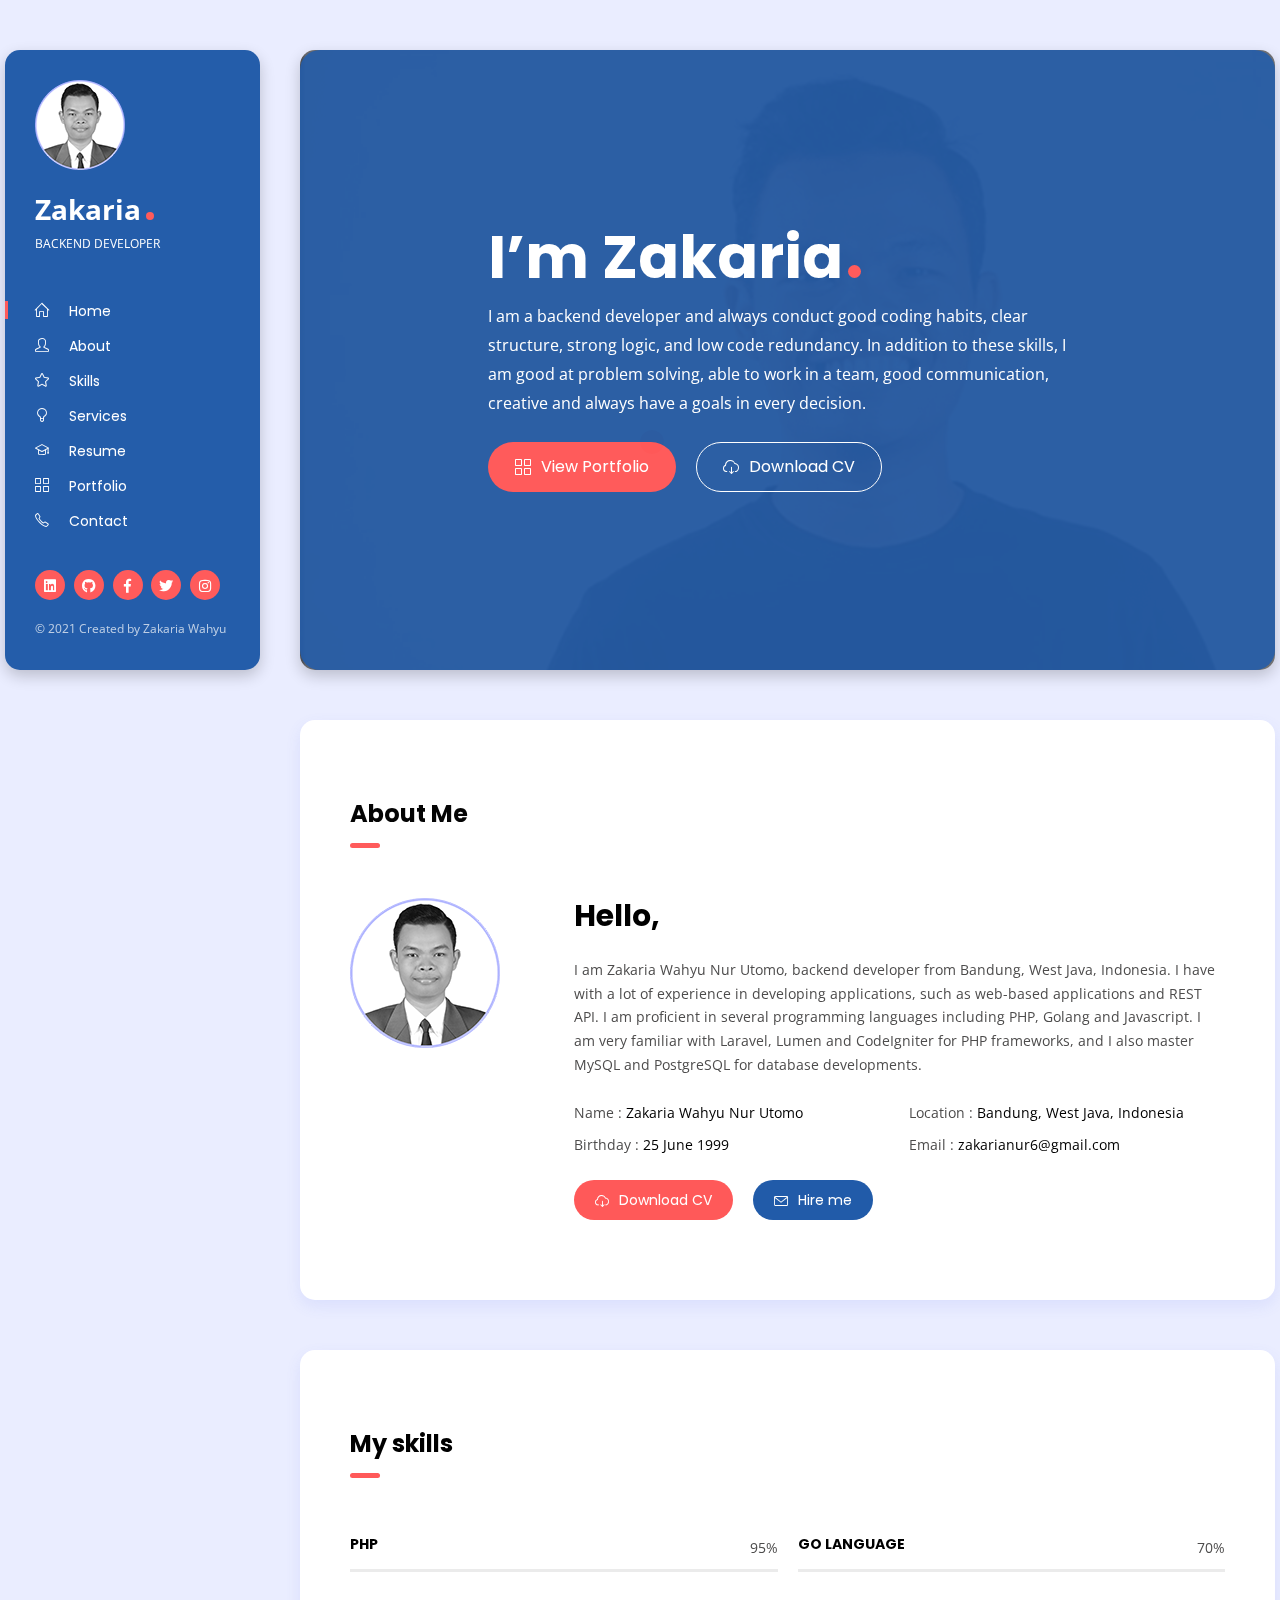
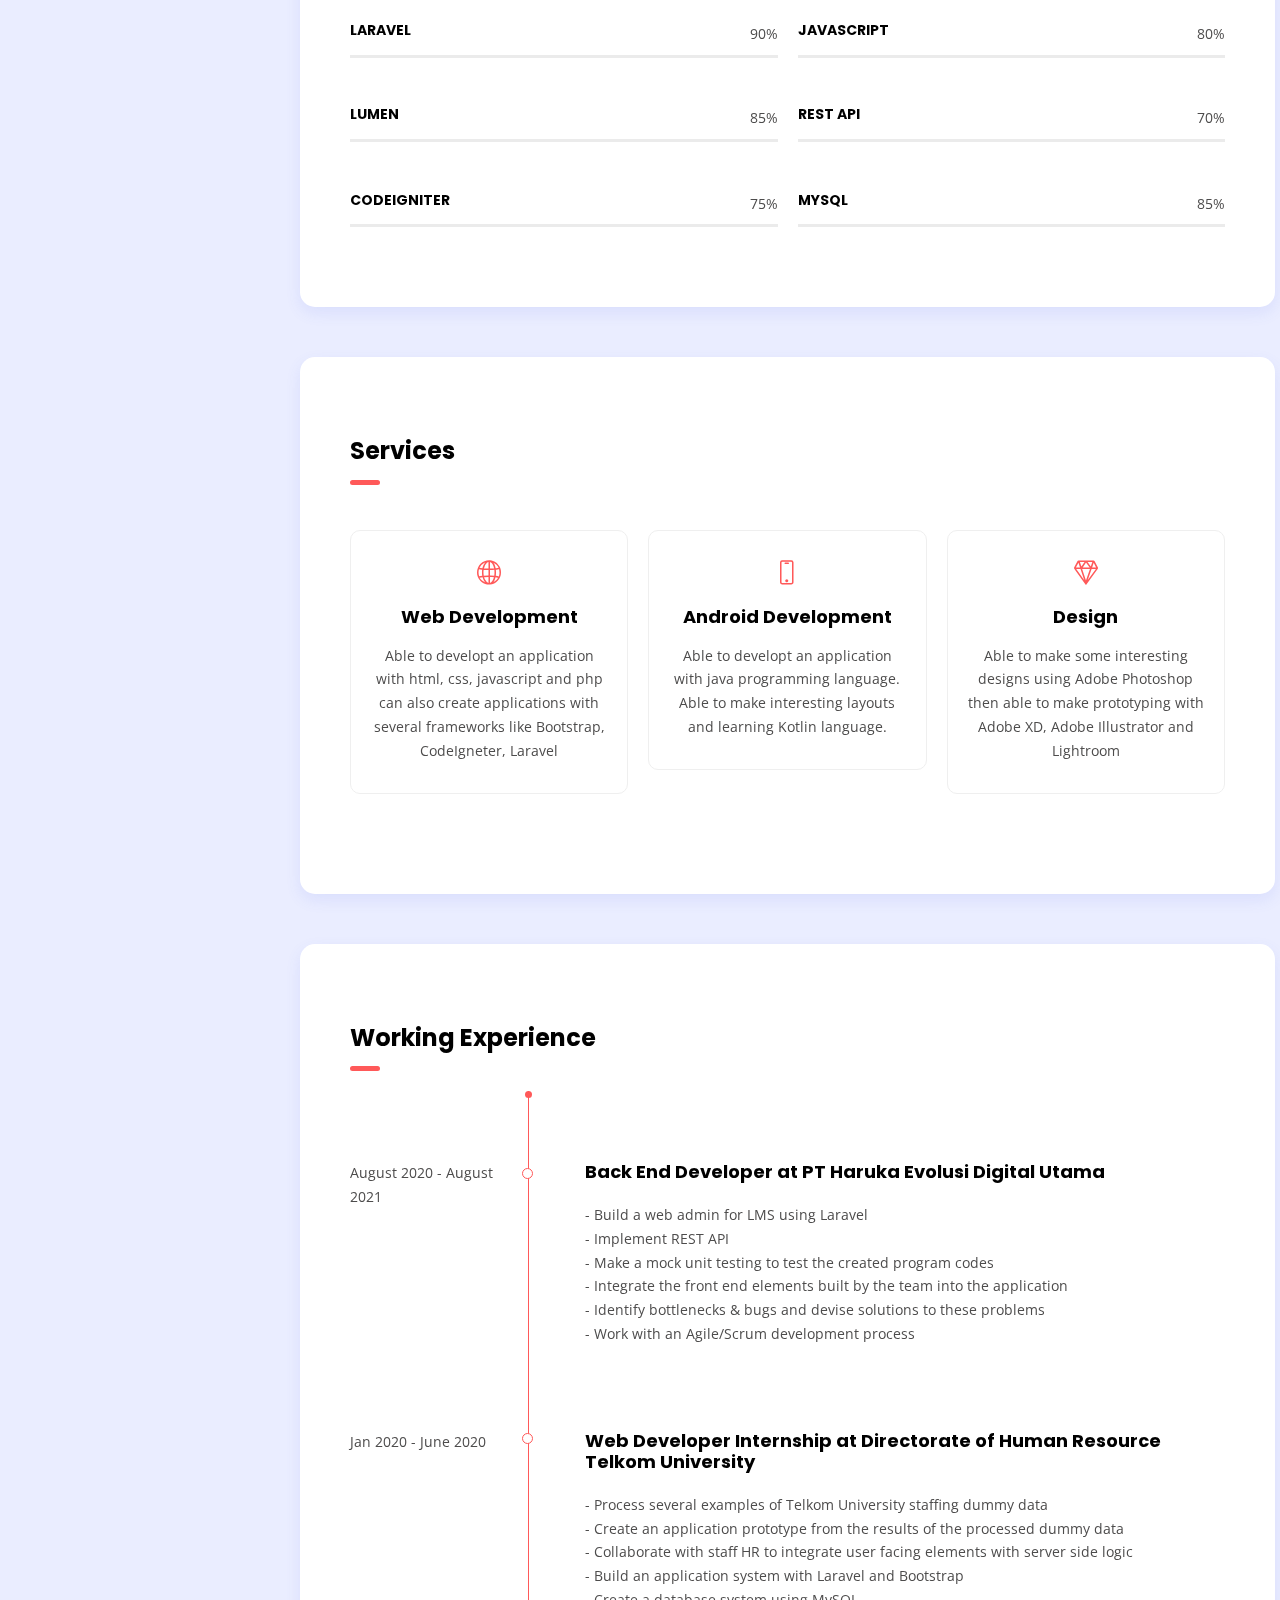
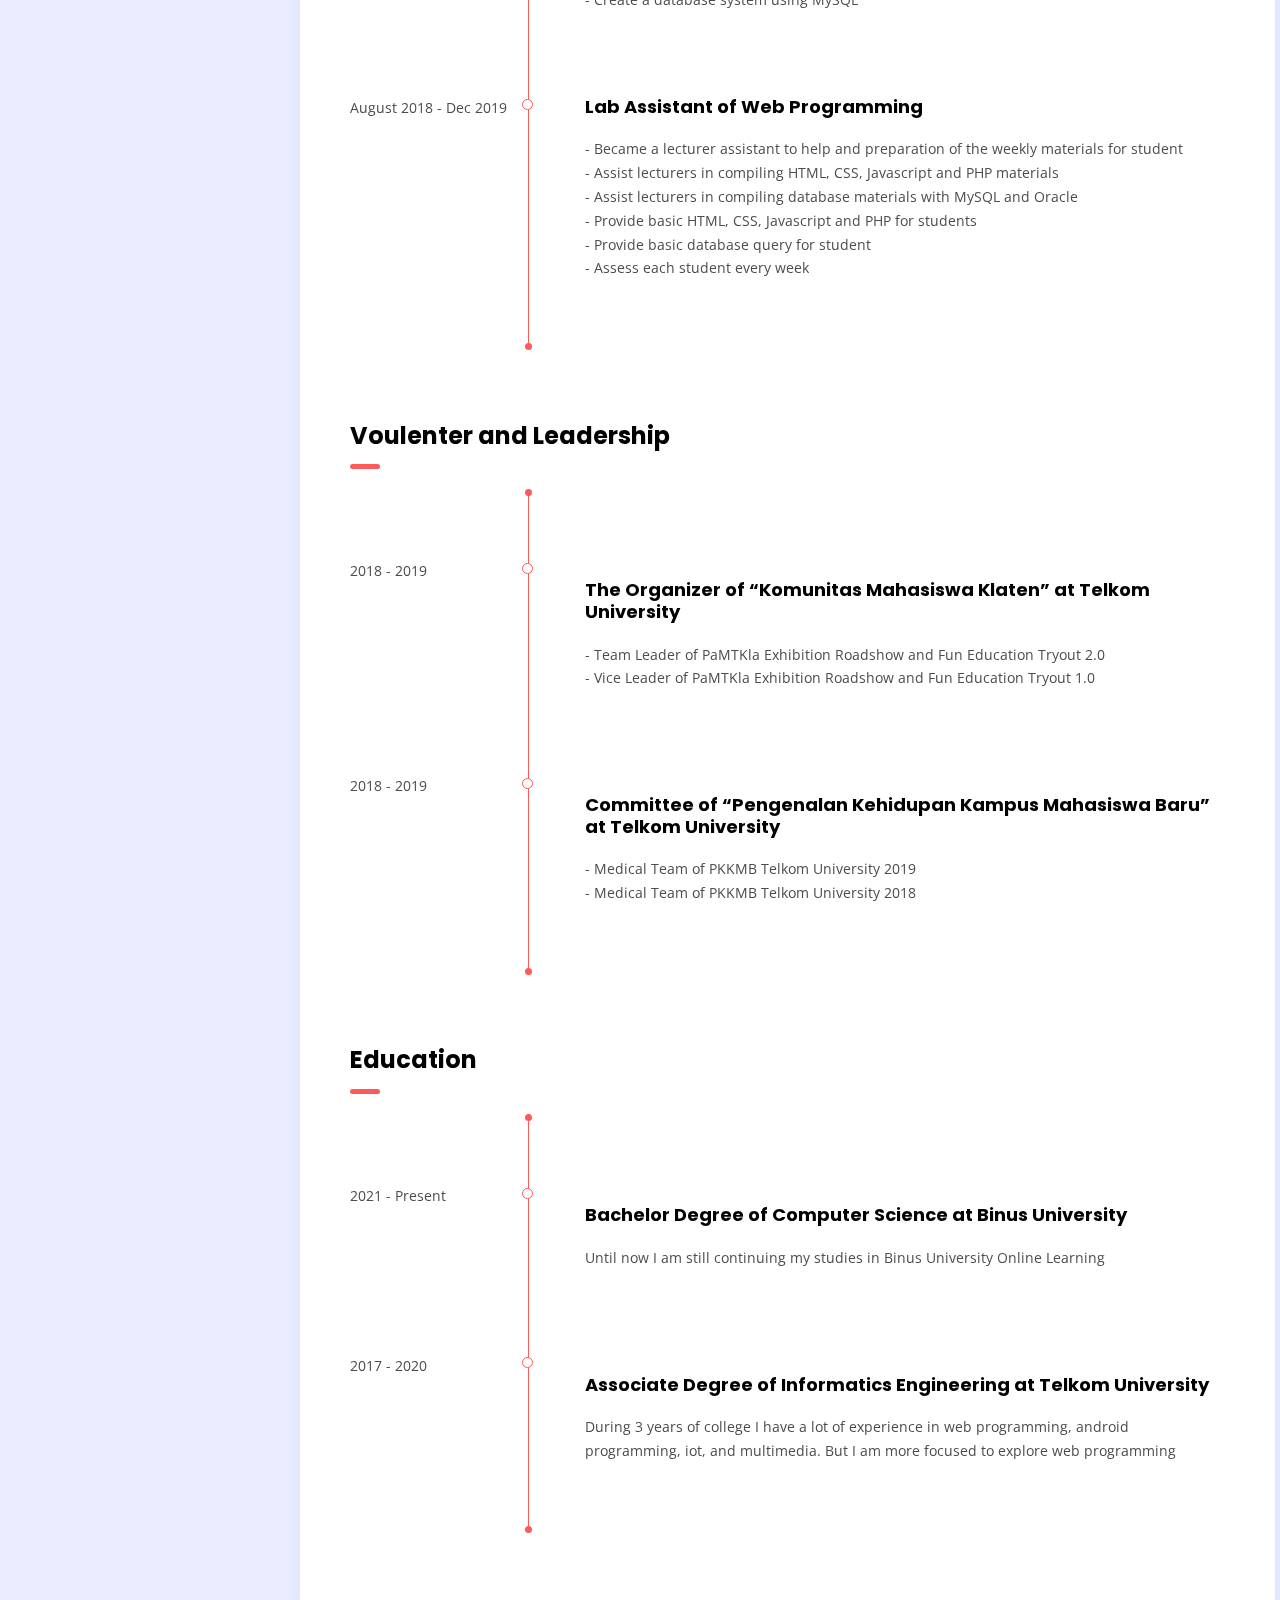
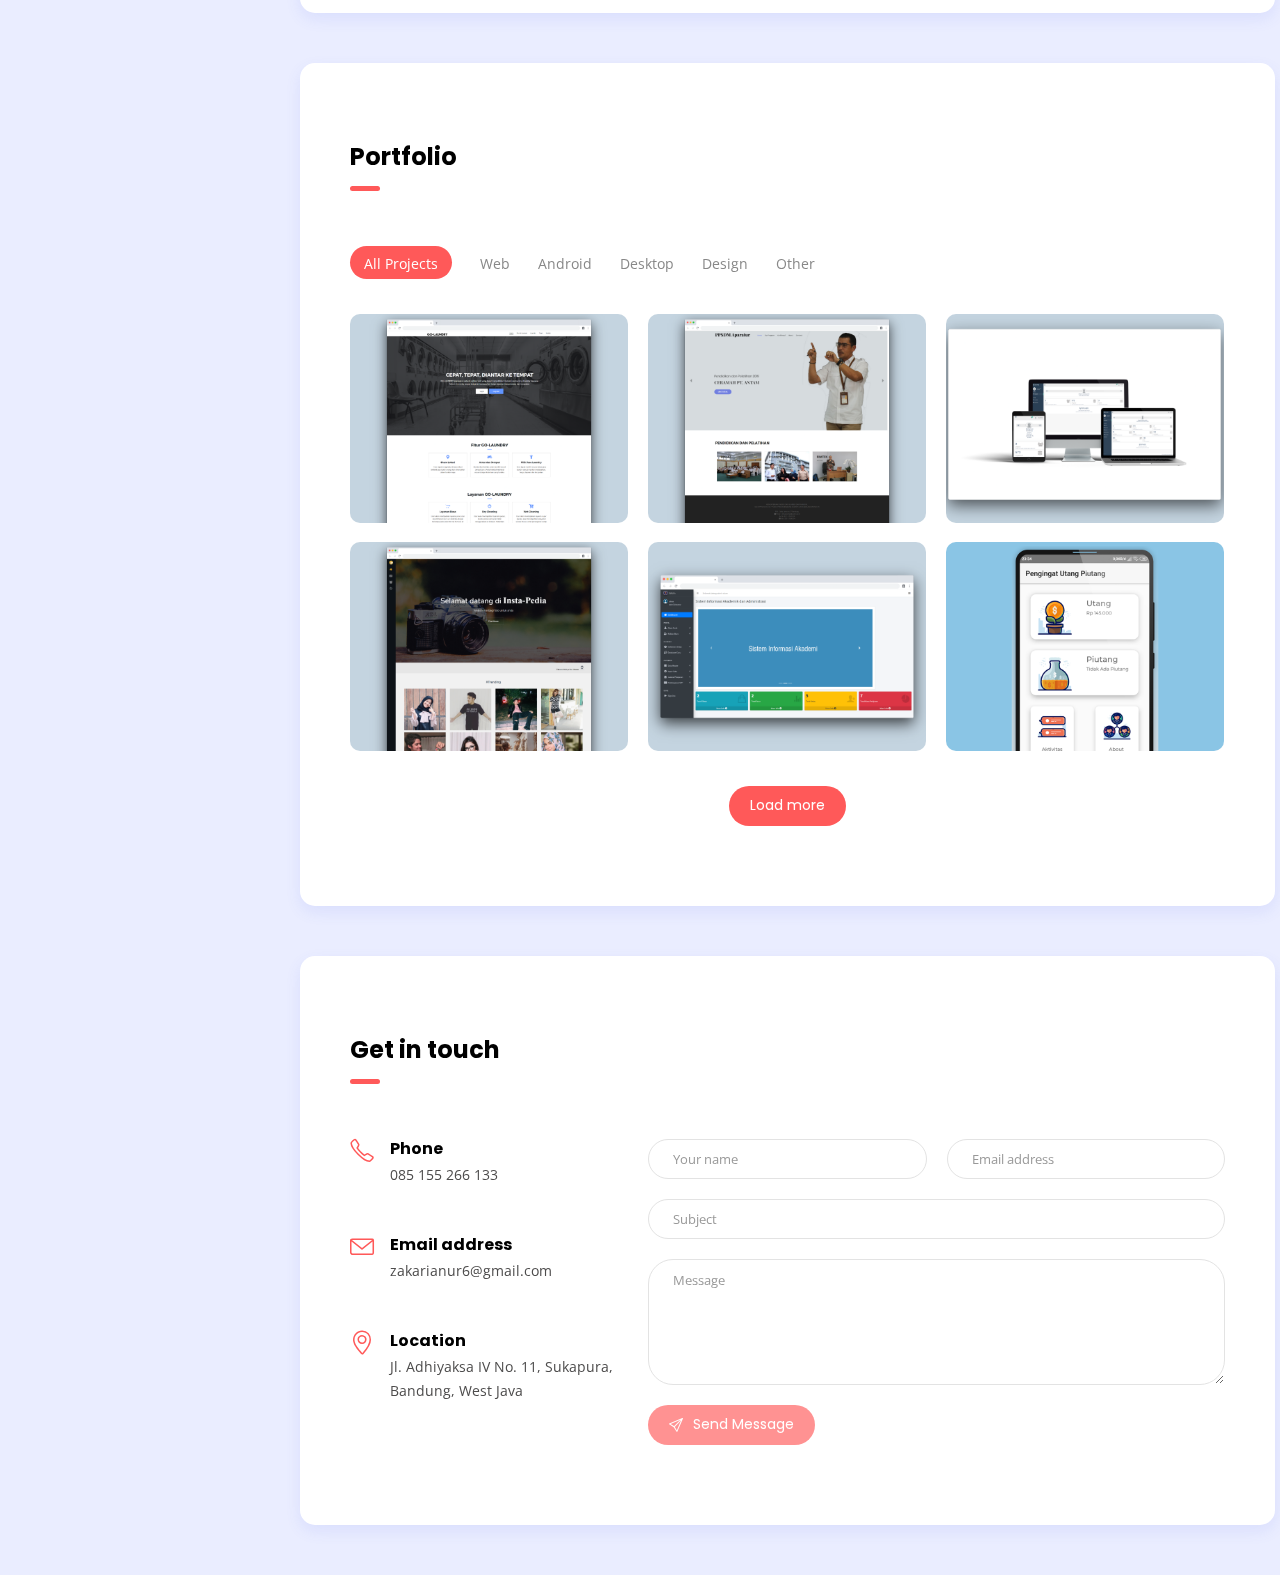
==== commit f4cebf77: "Update CV" ====
--- a/index.html
+++ b/index.html
@@ -102,8 +102,7 @@
 						problem solving, able to work in a team, good communication, creative and always have a goals in every decision.</p>
 					<a href="#works" class="btn btn-default btn-lg mr-3"><i class="icon-grid"></i>View Portfolio</a>
 					<div class="spacer d-md-none d-lg-none d-sm-none" data-height="10"></div>
-					<a href="mailto:zakarianur6@gmail.com" title="zakarianur6@gmail.com"
-						class="btn btn-border-light btn-lg"><i class="icon-envelope"></i>Hire me</a>
+					<a href="cv/CV Zakaria Wahyu.pdf" class="btn btn-border-light btn-lg"><i class="icon-cloud-download"></i>Download CV</a>
 				</div>
 				<div class="overlay"></div>
 			</section>
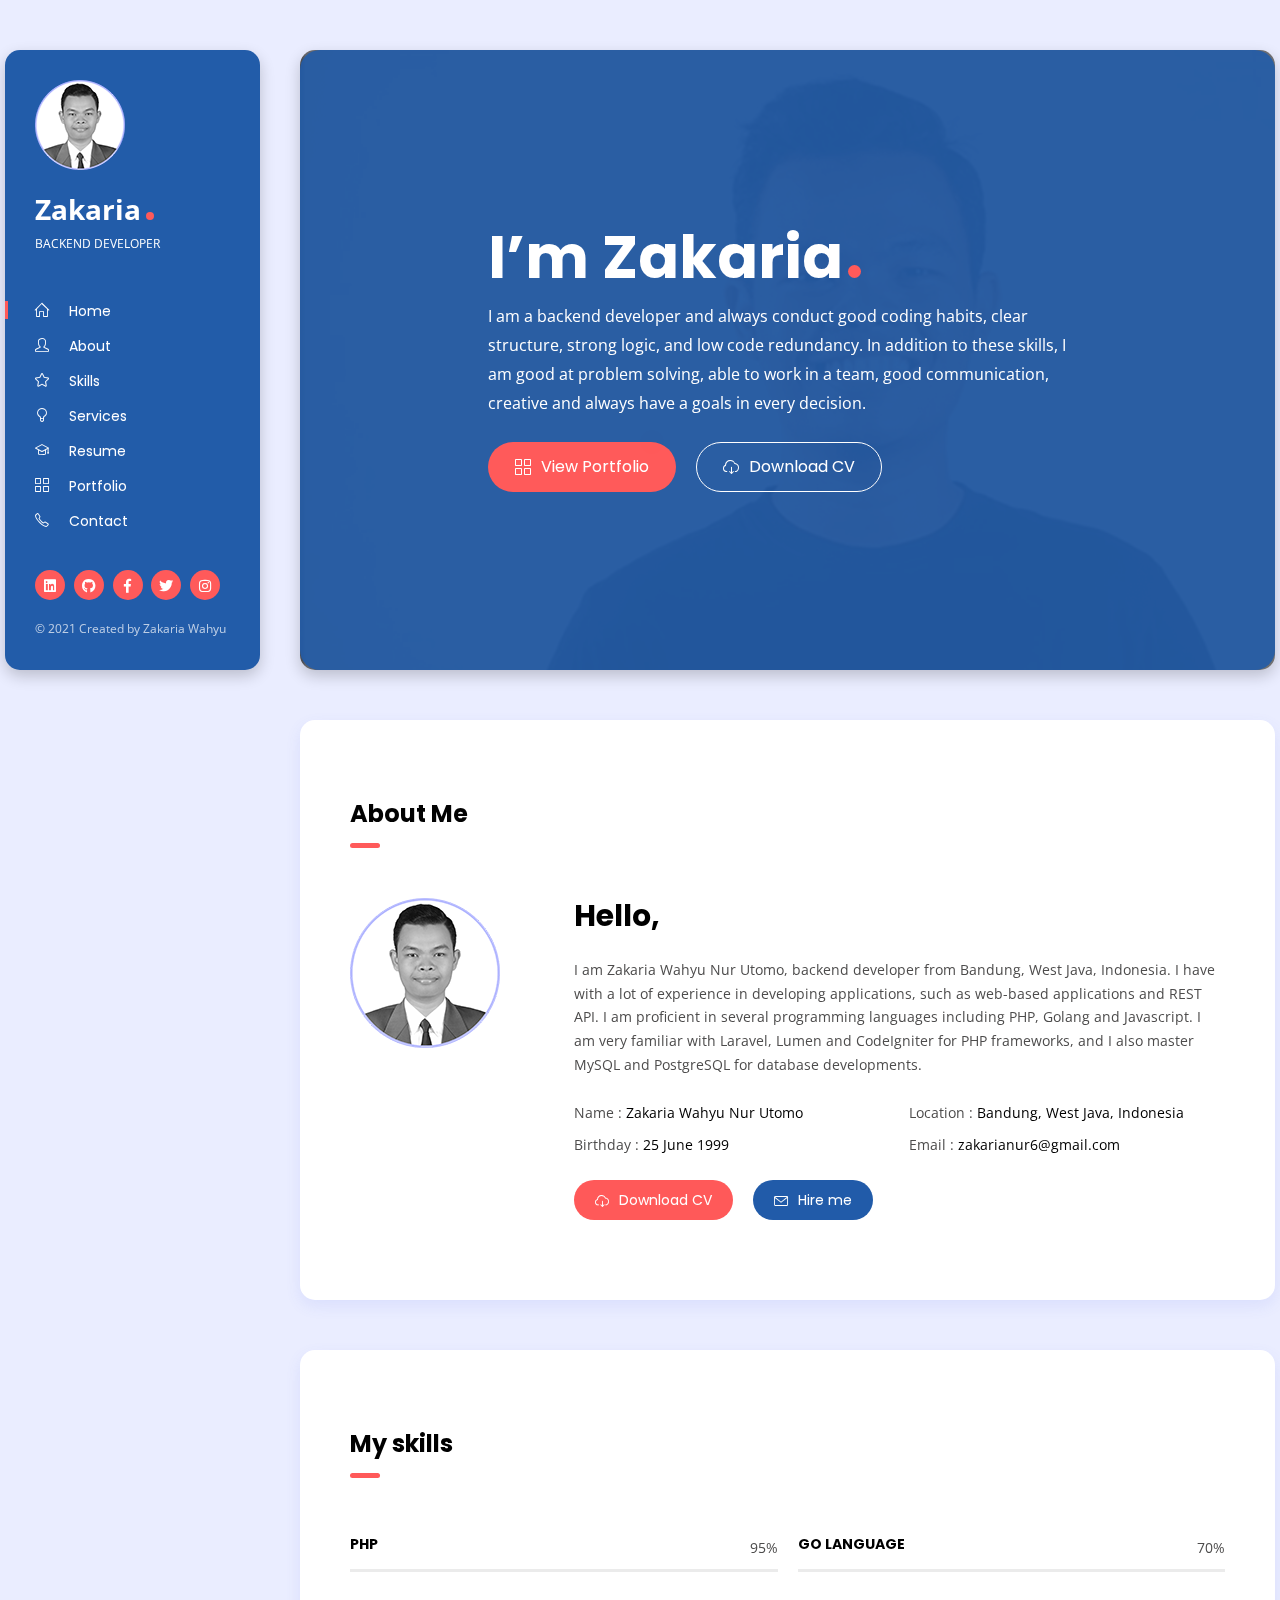
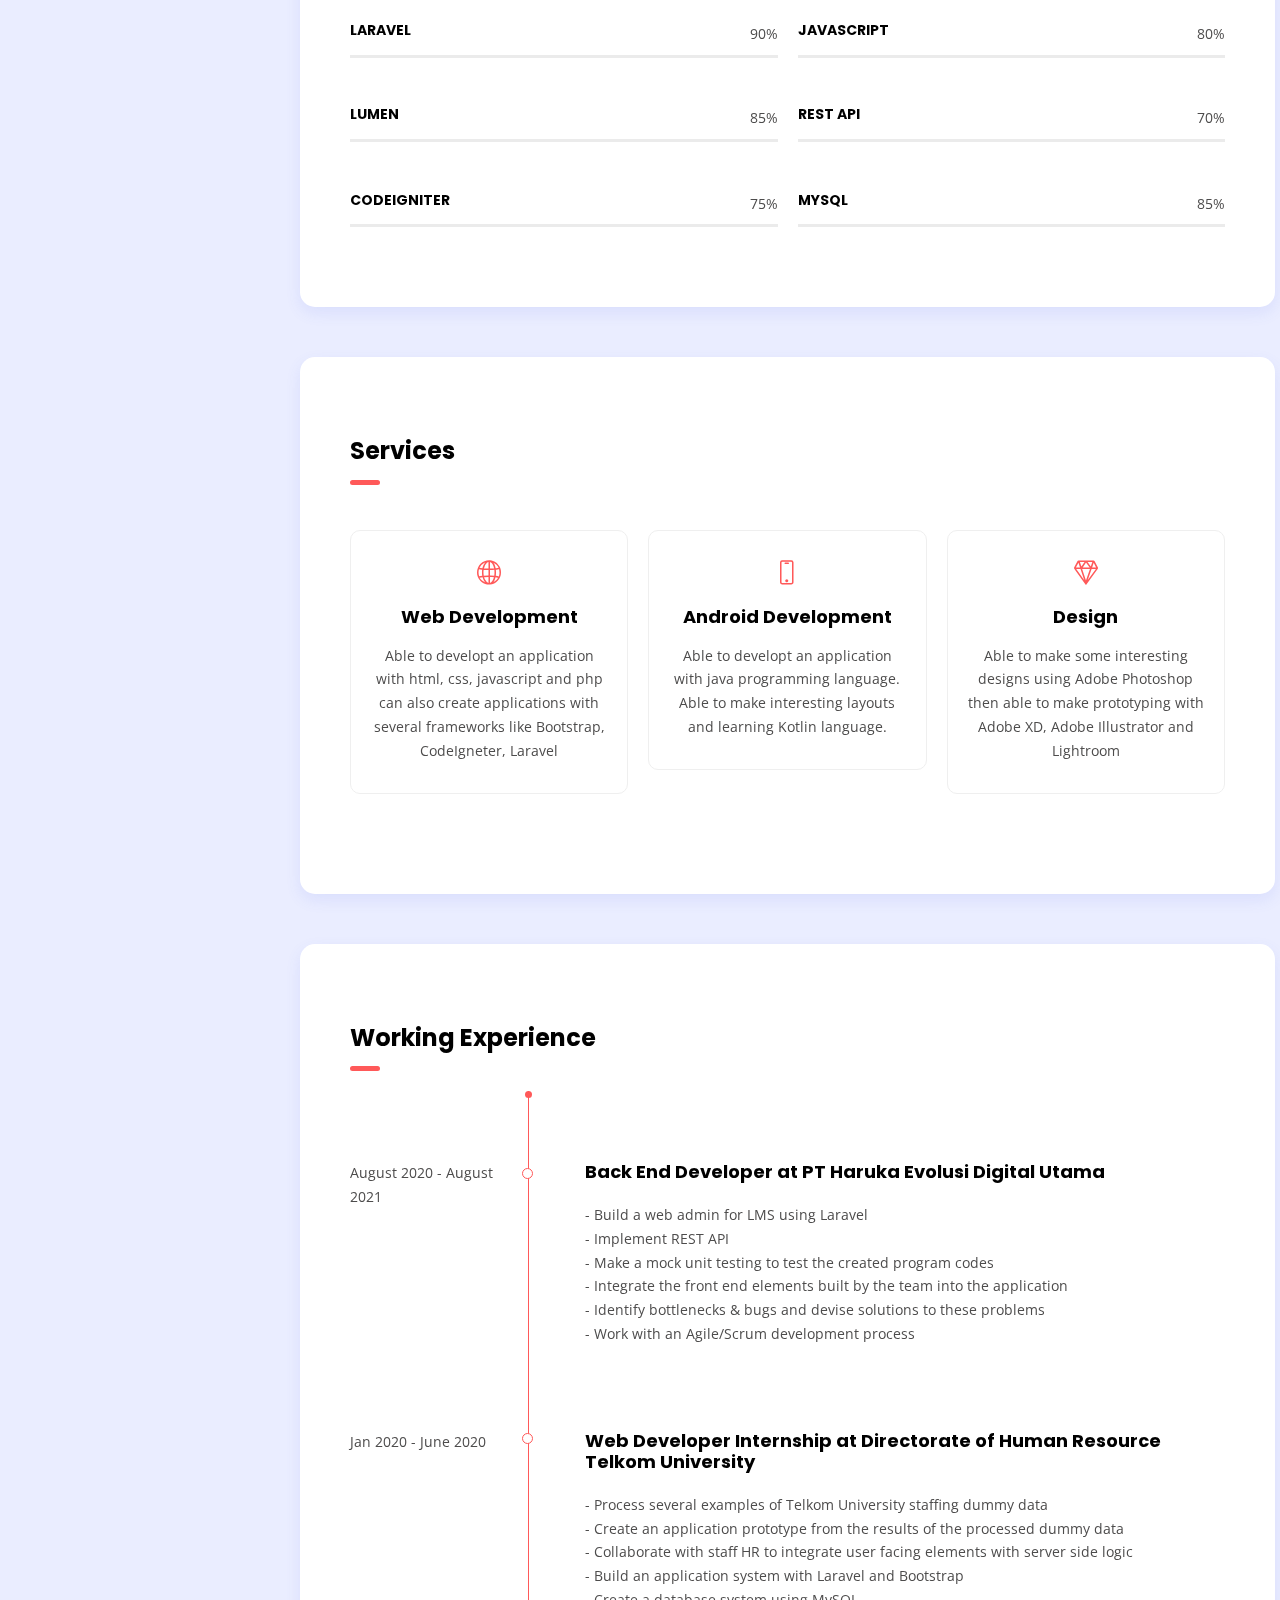
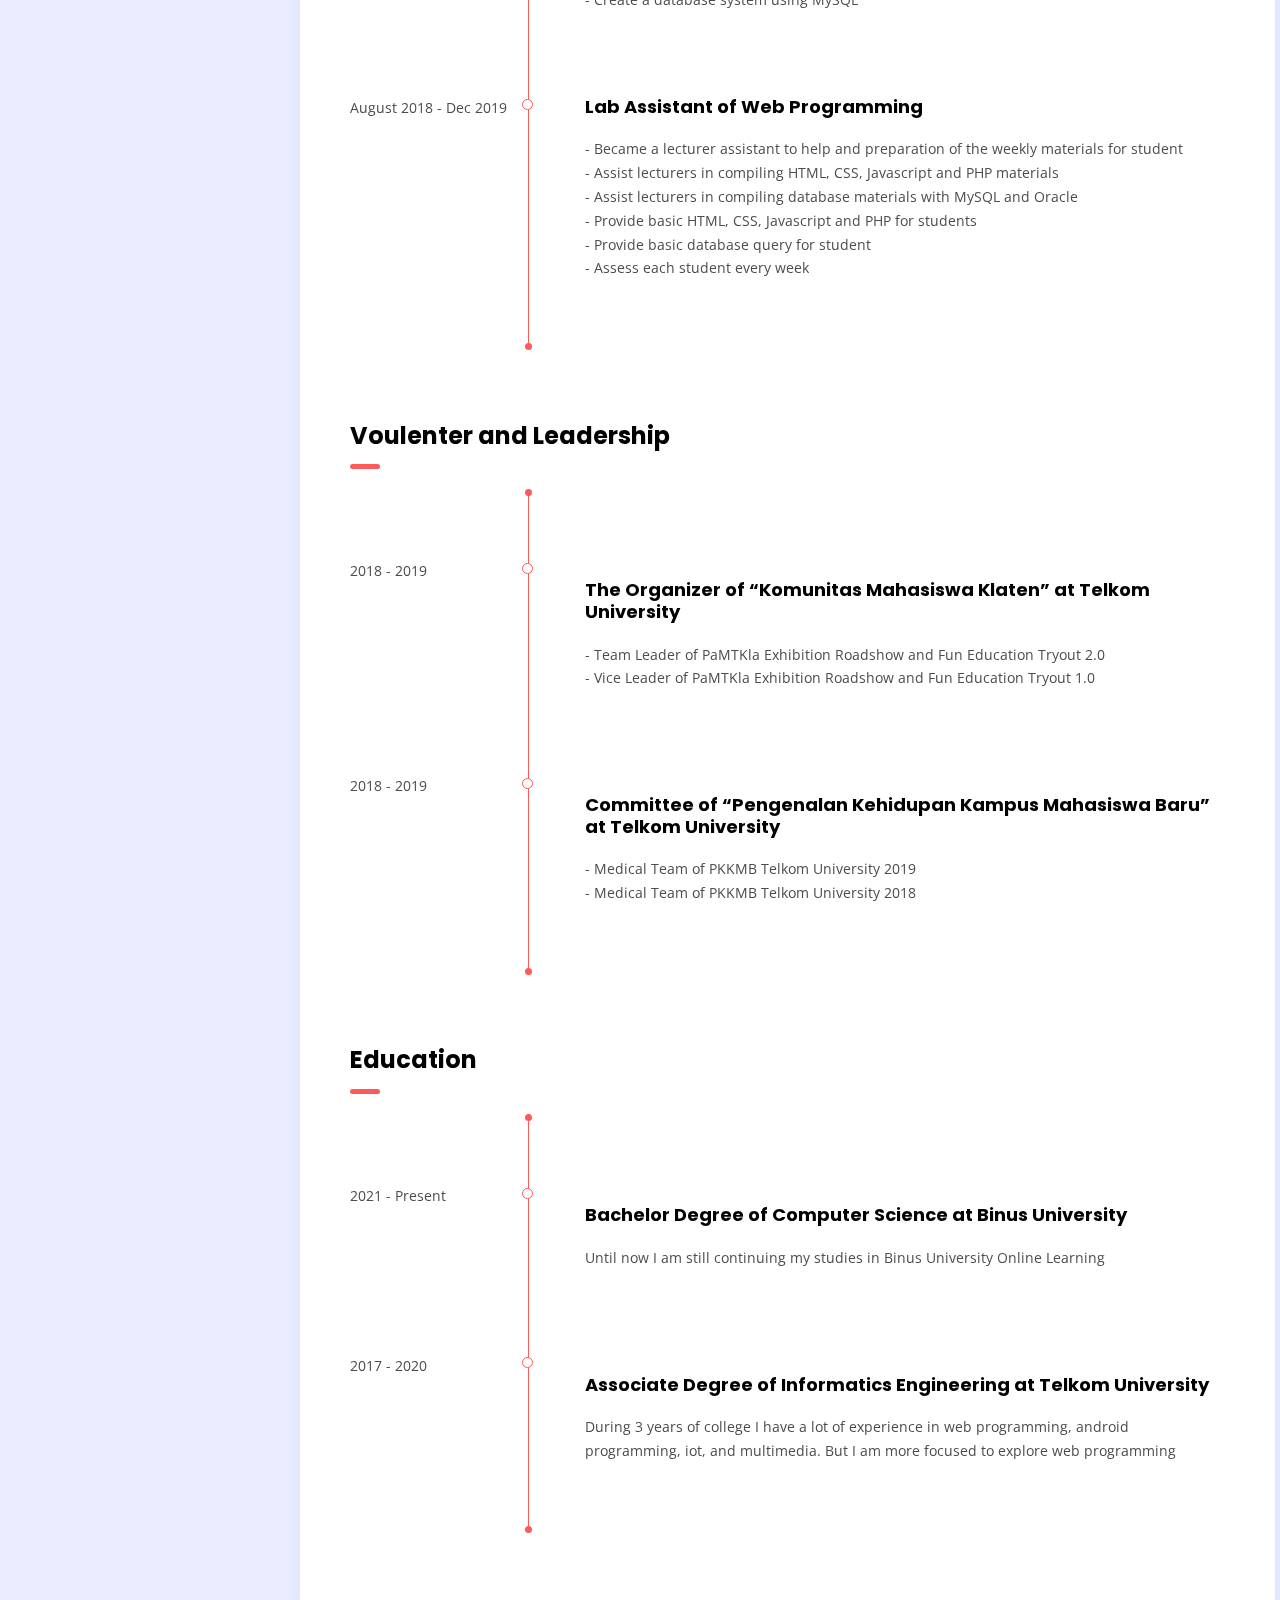
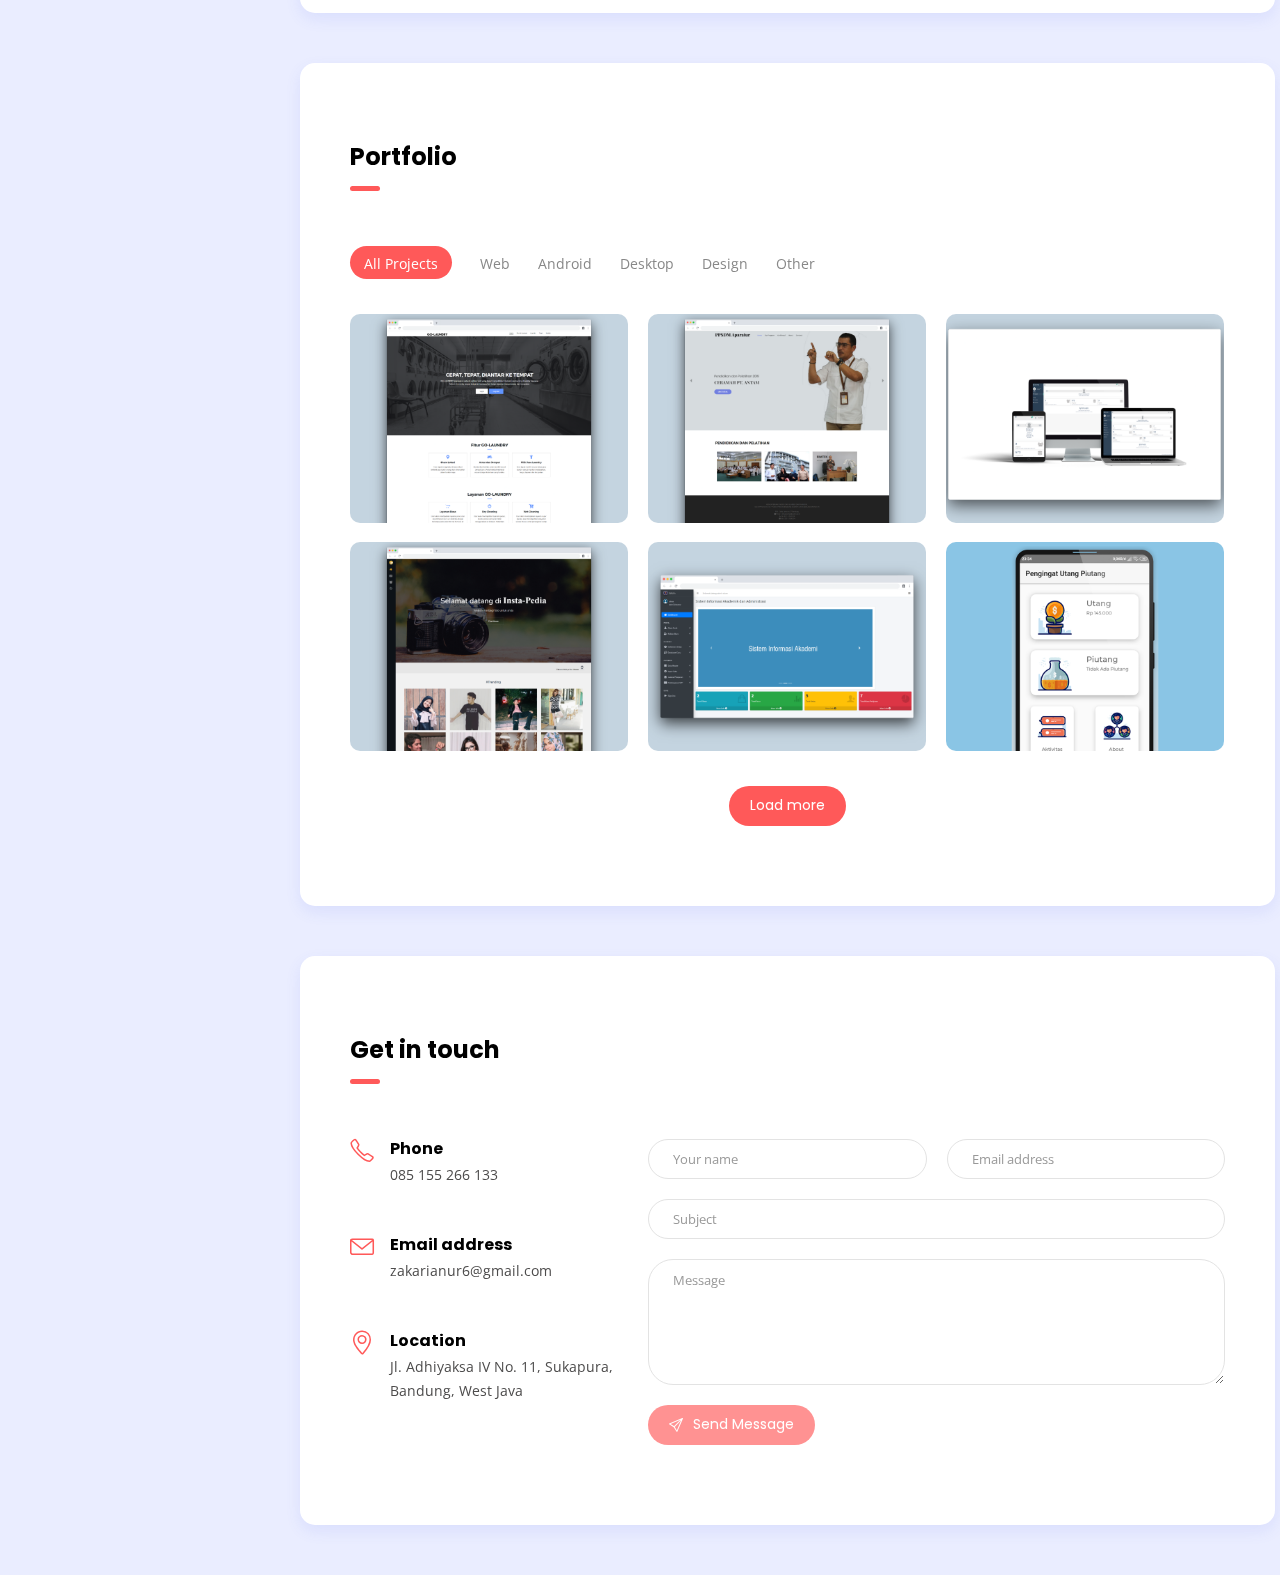
==== commit a1b2a1c2: "Link a href target blank" ====
--- a/index.html
+++ b/index.html
@@ -76,11 +76,11 @@
 
 					<!-- social icons -->
 					<ul class="social-icons list-inline">
-						<li class="list-inline-item"><a href="https://www.linkedin.com/in/zakariawahyu/"><i class="fab fa-linkedin"></i></a></li>
-						<li class="list-inline-item"><a href="https://github.com/zakariawahyu"><i class="fab fa-github"></i></a></li>
-						<li class="list-inline-item"><a href="https://www.facebook.com/zakaria.wahyu.35"><i class="fab fa-facebook-f"></i></a></li>
-						<li class="list-inline-item"><a href="https://twitter.com/_zakariawahyu"><i class="fab fa-twitter"></i></a></li>
-						<li class="list-inline-item"><a href="https://www.instagram.com/_zakariawahyu/"><i class="fab fa-instagram"></i></a></li>
+						<li class="list-inline-item"><a href="https://www.linkedin.com/in/zakariawahyu/" target="_blank"><i class="fab fa-linkedin"></i></a></li>
+						<li class="list-inline-item"><a href="https://github.com/zakariawahyu" target="_blank"><i class="fab fa-github"></i></a></li>
+						<li class="list-inline-item"><a href="https://www.facebook.com/zakaria.wahyu.35" target="_blank"><i class="fab fa-facebook-f"></i></a></li>
+						<li class="list-inline-item"><a href="https://twitter.com/_zakariawahyu" target="_blank"><i class="fab fa-twitter"></i></a></li>
+						<li class="list-inline-item"><a href="https://www.instagram.com/_zakariawahyu/" target="_blank"><i class="fab fa-instagram"></i></a></li>
 					</ul>
 
 					<!-- copyright -->
@@ -467,7 +467,7 @@
 
 					<!-- portfolio item -->
 					<div class="col-md-4 col-sm-6 grid-item web">
-						<a href="pages/go_laundry.html">
+						<a target="_blank" href="pages/go_laundry.html">
 							<div class="portfolio-item">
 								<div class="details">
 									<h4 class="title">Go-Laundry</h4>
@@ -485,7 +485,7 @@
 
 					<!-- portfolio item -->
 					<div class="col-md-4 col-sm-6 grid-item web">
-						<a href="pages/ppsdma_bandung.html">
+						<a target="_blank" href="pages/ppsdma_bandung.html">
 							<div class="portfolio-item">
 								<div class="details">
 									<h4 class="title">PPSDMA Bandung</h4>
@@ -502,7 +502,7 @@
 					</div>
 
 					<div class="col-md-4 col-sm-6 grid-item web">
-						<a href="pages/sipjabs.html">
+						<a target="_blank" href="pages/sipjabs.html">
 							<div class="portfolio-item">
 								<div class="details">
 									<h4 class="title">SiPJabS</h4>
@@ -520,7 +520,7 @@
 
 					<!-- portfolio item -->
 					<div class="col-md-4 col-sm-6 grid-item web">
-						<a href="pages/instapedia.html	">
+						<a target="_blank" href="pages/instapedia.html	">
 							<div class="portfolio-item">
 								<div class="details">
 									<h4 class="title">Insta Pedia</h4>
@@ -538,7 +538,7 @@
 
 					<!-- portfolio item -->
 					<div class="col-md-4 col-sm-6 grid-item web">
-						<a href="pages/siadin.html">
+						<a target="_blank" href="pages/siadin.html">
 							<div class="portfolio-item">
 								<div class="details">
 									<h4 class="title">Siadin</h4>
@@ -558,7 +558,7 @@
 
 					<!-- portfolio item -->
 					<div class="col-md-4 col-sm-6 grid-item android">
-						<a href="pages/pengingat_utang.html">
+						<a target="_blank" href="pages/pengingat_utang.html">
 							<div class="portfolio-item">
 								<div class="details">
 									<h4 class="title">Pengingat Utang Piutang</h4>
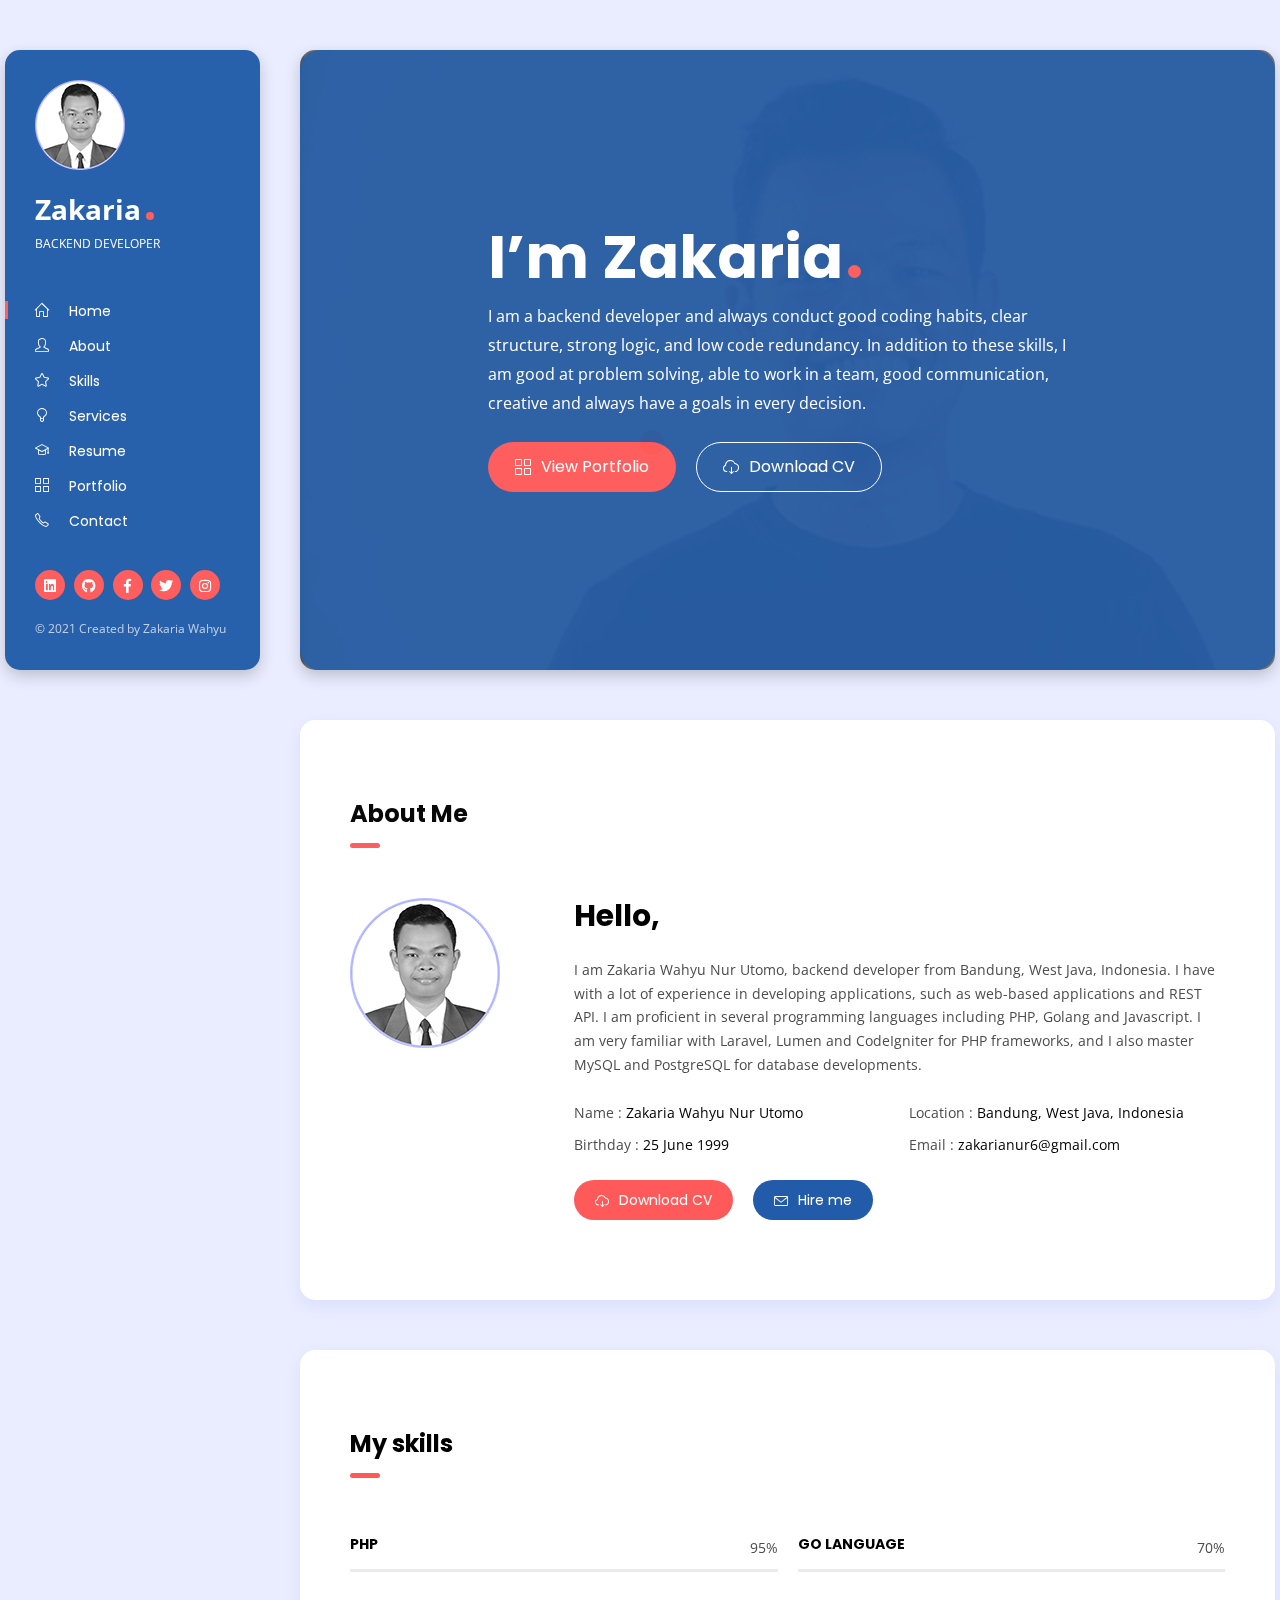
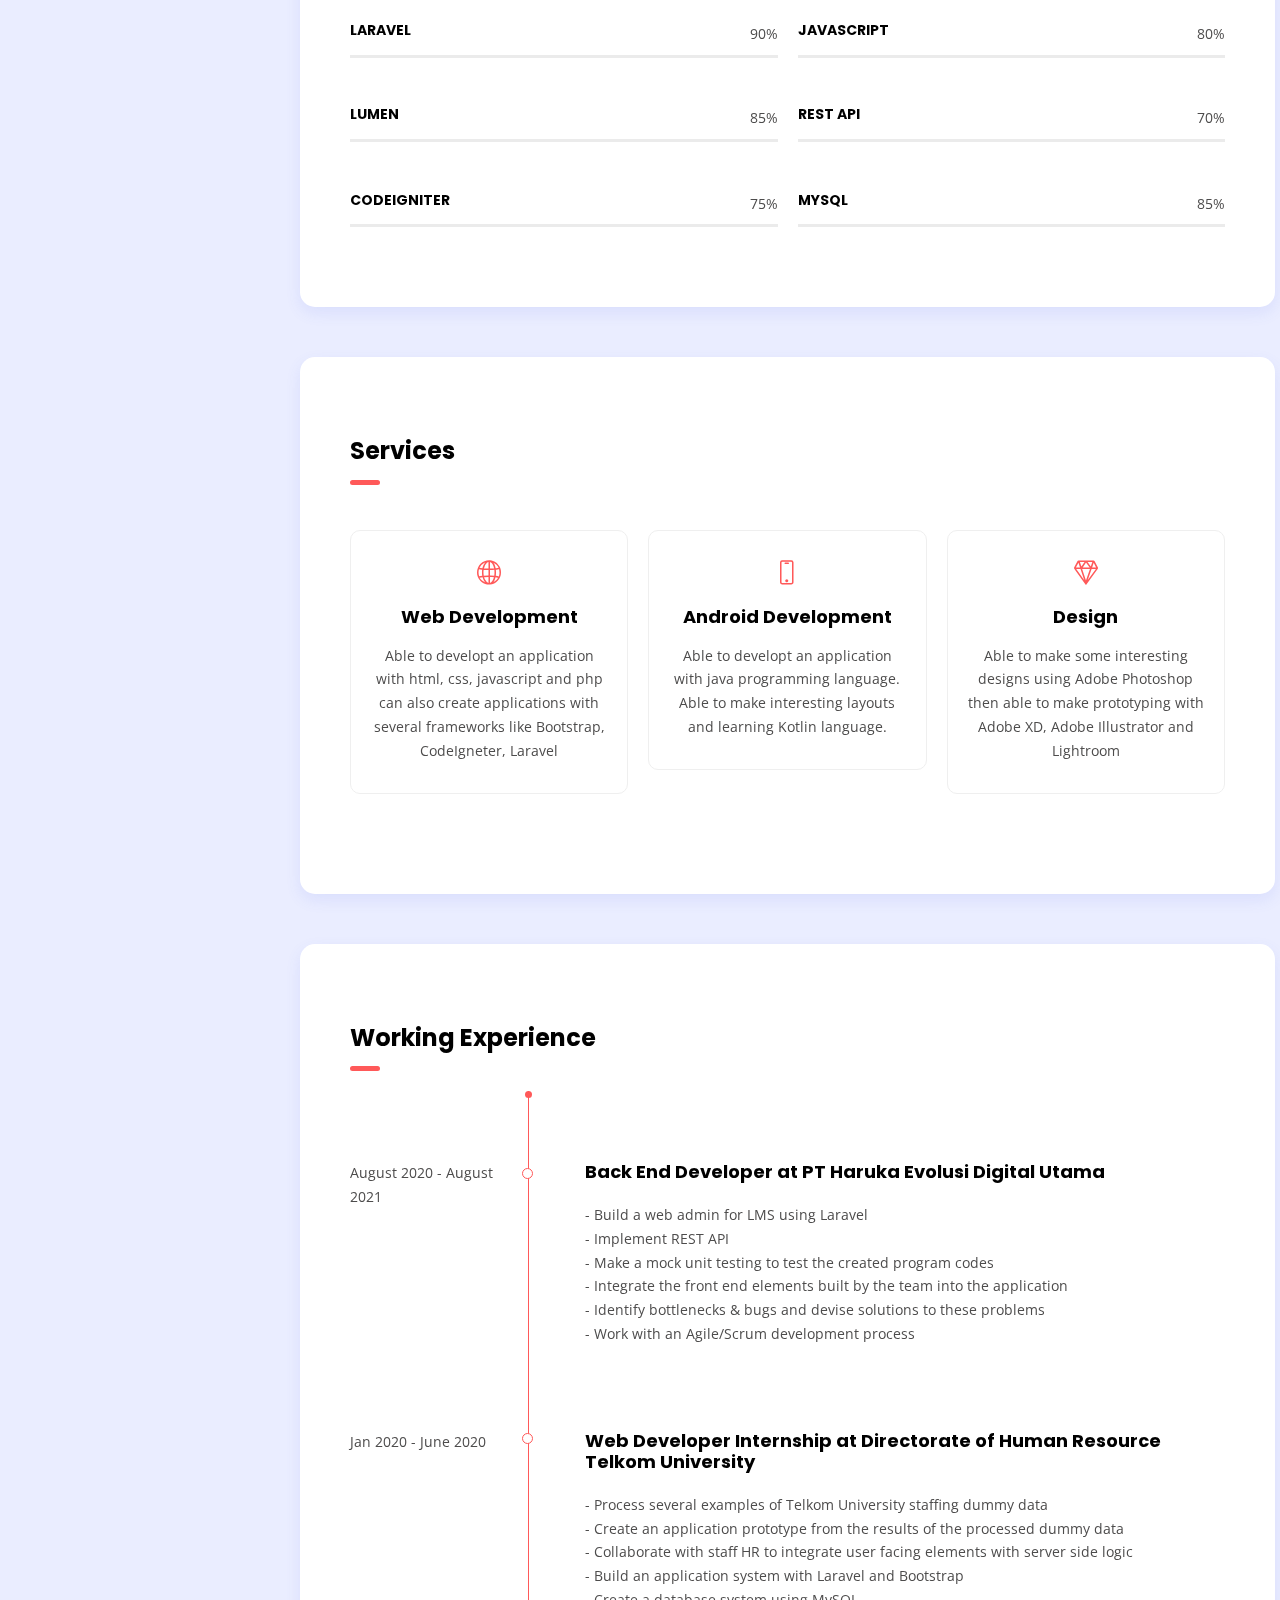
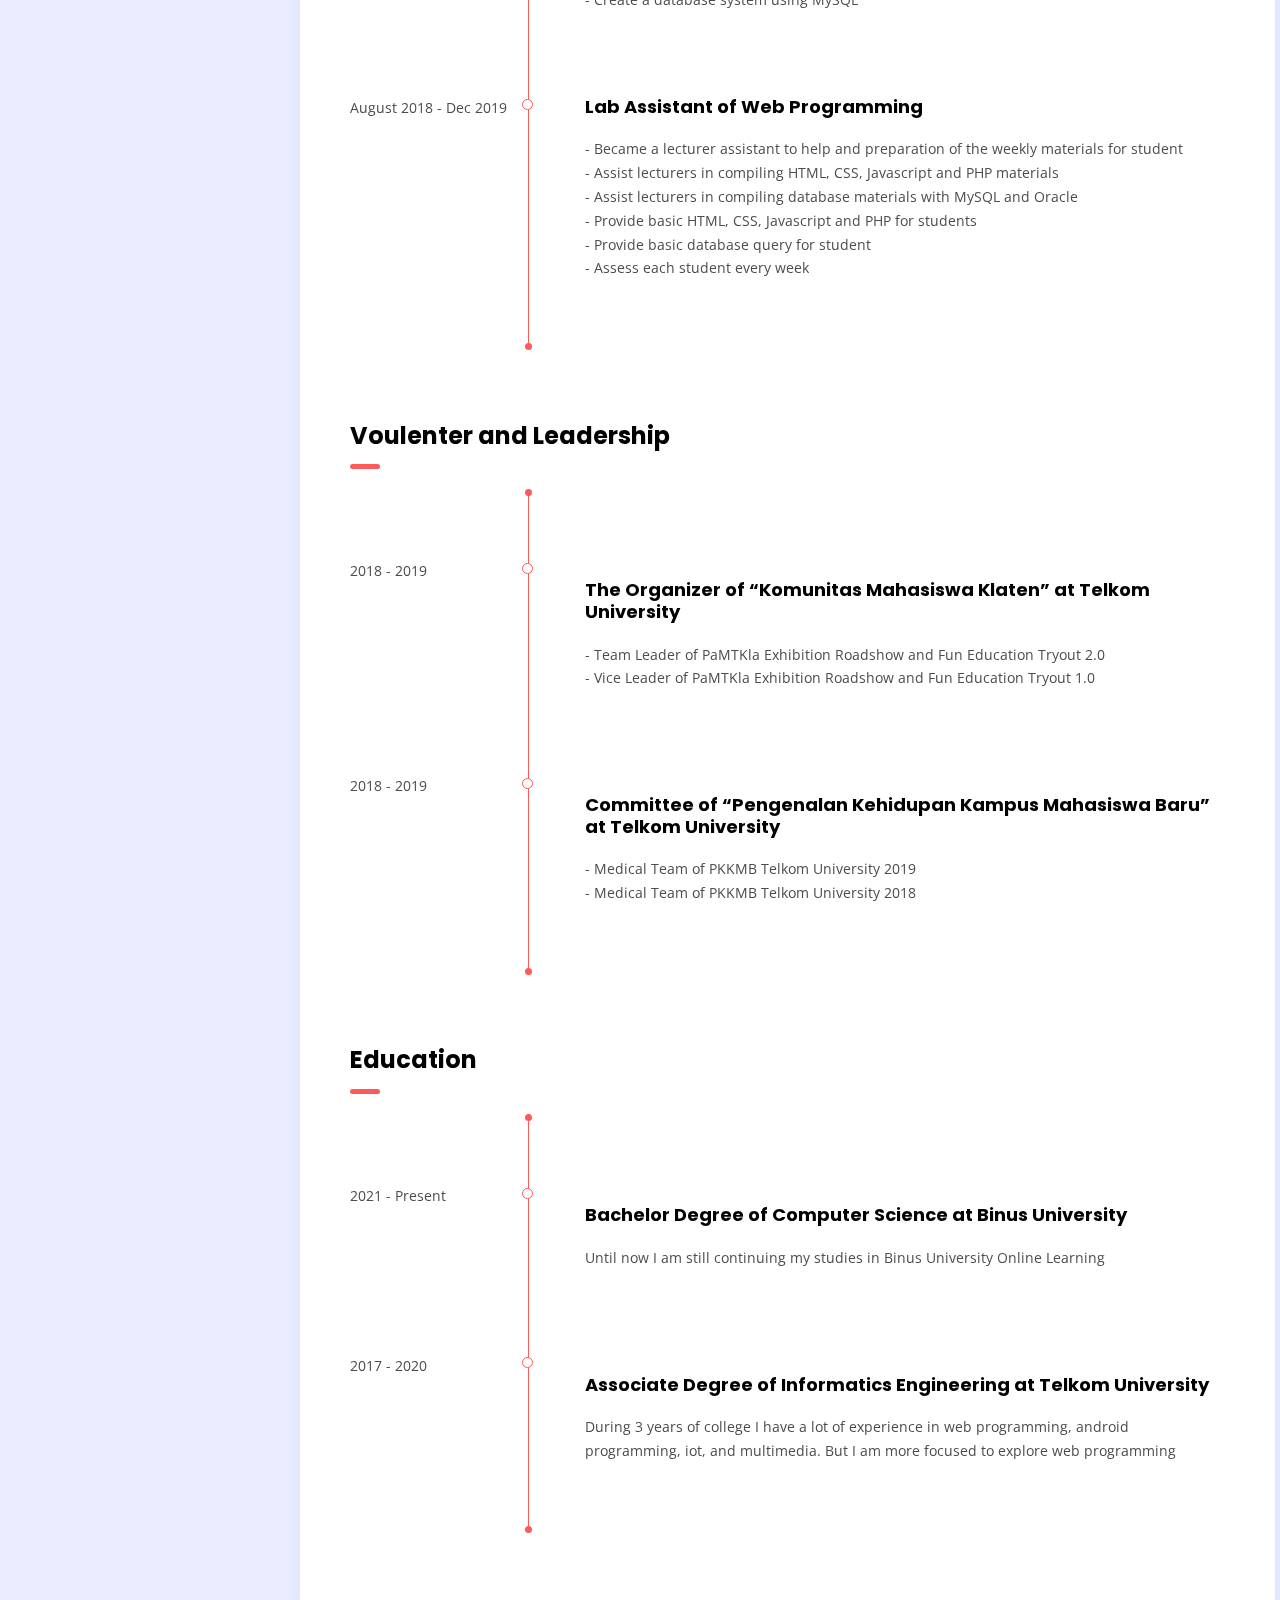
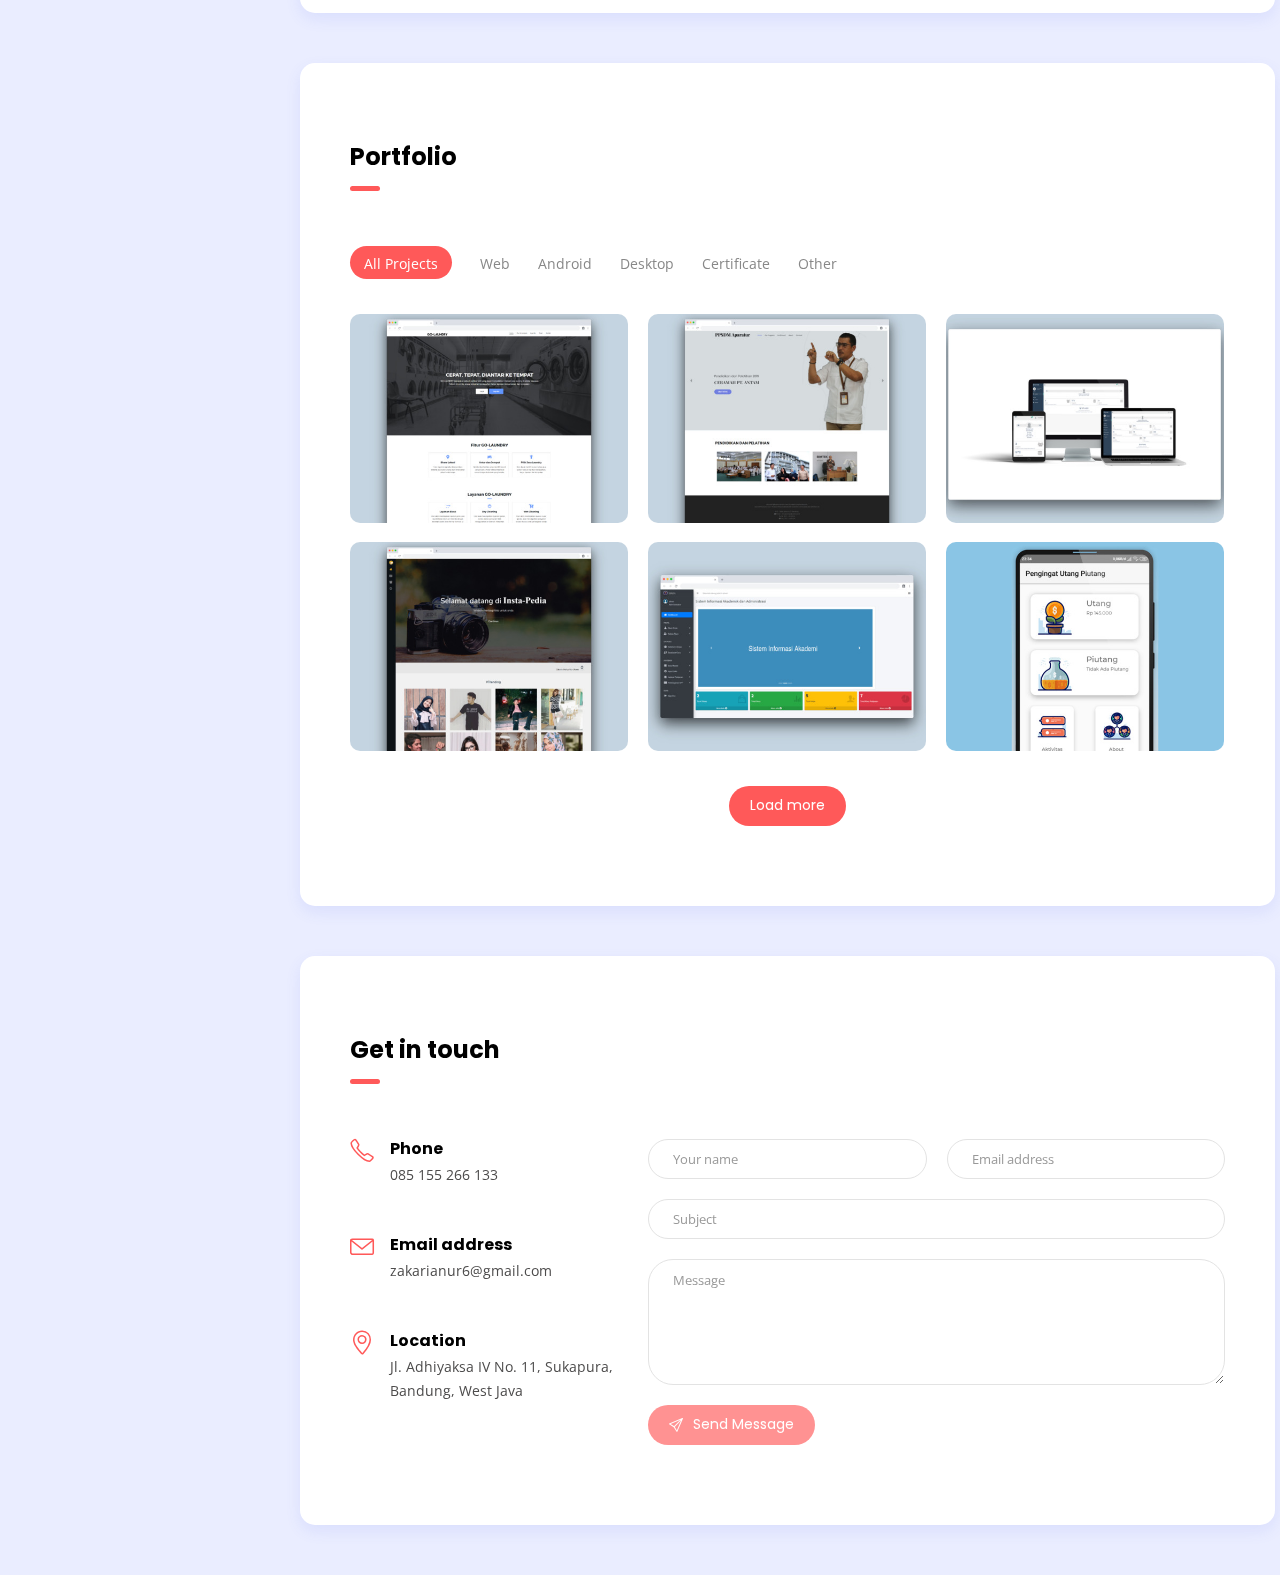
==== commit 124cf1da: "Add thumbnail and clean code" ====
--- a/index.html
+++ b/index.html
@@ -1,12 +1,10 @@
 <!DOCTYPE html>
 <html lang="en-US">
-
 <head>
 	<meta http-equiv="Content-Type" content="text/html; charset=UTF-8">
 	<title>Zakaria Wahyu Nur Utomo - Personal Web Portfolio</title>
 	<meta name="viewport" content="width=device-width, initial-scale=1, maximum-scale=1">
 	<link rel="shortcut icon" type="image/x-icon" href="images/logo32x32.png">
-
 	<!-- STYLESHEETS -->
 	<link rel="stylesheet" href="css/bootstrap.min.css" type="text/css" media="all">
 	<link rel="stylesheet" href="css/all.min.css" type="text/css" media="all">
@@ -15,16 +13,8 @@
 	<link rel="stylesheet" href="css/simplebar.css" type="text/css" media="all">
 	<link rel="stylesheet" href="css/jquery.mCustomScrollbar.min.css" type="text/css" media="all">
 	<link rel="stylesheet" href="css/style.css" type="text/css" media="all">
-
-	<!--[if lt IE 9]>
-      <script src="https://oss.maxcdn.com/html5shiv/3.7.2/html5shiv.min.js"></script>
-      <script src="https://oss.maxcdn.com/respond/1.4.2/respond.min.js"></script>
-    <![endif]-->
-
 </head>
-
 <body>
-
 	<!-- preloader -->
 	<div id="preloader">
 		<div class="outer">
@@ -33,10 +23,8 @@
 			</div>
 		</div>
 	</div>
-
 	<!-- site wrapper -->
 	<div class="site-wrapper">
-
 		<!-- mobile header -->
 		<div class="mobile-header py-2 px-3 mt-4">
 			<button class="menu-icon mr-2">
@@ -47,7 +35,6 @@
 			<a href="index.html" class="logo"><img src="images/fotozaka90x90.png" alt="Zakaria Wahyu" /></a>
 			<a href="index.html" class="site-title dot ml-2">Zakaria</a>
 		</div>
-
 		<!-- header -->
 		<header class="left float-left shadow-dark" id="header">
 			<button type="button" class="close" aria-label="Close">
@@ -57,7 +44,6 @@
 				<a href="index.html"><img src="images/fotozaka90x90.png" alt="Zakaria Wahyu" /></a>
 				<a href="index.html" class="site-title dot mt-3">Zakaria</a>
 				<span class="site-slogan">Backend Developer</span>
-
 				<!-- navigation menu -->
 				<nav>
 					<ul class="vertical-menu scrollspy">
@@ -70,10 +56,8 @@
 						<li><a href="#contact"><i class="icon-phone"></i>Contact</a></li>
 					</ul>
 				</nav>
-
 				<!-- footer -->
 				<div class="footer mt-auto">
-
 					<!-- social icons -->
 					<ul class="social-icons list-inline">
 						<li class="list-inline-item"><a href="https://www.linkedin.com/in/zakariawahyu/" target="_blank"><i class="fab fa-linkedin"></i></a></li>
@@ -82,16 +66,13 @@
 						<li class="list-inline-item"><a href="https://twitter.com/_zakariawahyu" target="_blank"><i class="fab fa-twitter"></i></a></li>
 						<li class="list-inline-item"><a href="https://www.instagram.com/_zakariawahyu/" target="_blank"><i class="fab fa-instagram"></i></a></li>
 					</ul>
-
 					<!-- copyright -->
 					<span class="copyright">© 2021 Created by Zakaria Wahyu</span>
 				</div>
 			</div>
 		</header>
-
 		<!-- main content area -->
 		<main class="content float-right">
-
 			<!-- section hero -->
 			<section class="hero background parallax shadow-dark d-flex align-items-center" id="home"
 				data-image-src="images/zaka900x600.png">
@@ -106,12 +87,10 @@
 				</div>
 				<div class="overlay"></div>
 			</section>
-
 			<!-- section about -->
 			<section id="about" class="shadow-blue white-bg padding">
 				<h3 class="section-title">About Me</h3>
 				<div class="spacer" data-height="50"></div>
-
 				<div class="row">
 					<div class="col-md-3">
 						<img src="images/fotozaka160x160.png" alt="about" />
@@ -141,14 +120,11 @@
 					</div>
 				</div>
 			</section>
-
 			<!-- section skills -->
 			<section id="skills" class="shadow-blue white-bg padding">
 				<h3 class="section-title">My skills</h3>
 				<div class="spacer" data-height="10"></div>
-
 				<div class="row mt-5">
-
 					<div class="col-md-6">
 						<!-- skill item -->
 						<div class="skill-item">
@@ -164,7 +140,6 @@
 							<div class="spacer" data-height="50"></div>
 						</div>
 					</div>
-
 					<div class="col-md-6">
 						<!-- skill item -->
 						<div class="skill-item">
@@ -180,7 +155,6 @@
 							<div class="spacer" data-height="50"></div>
 						</div>
 					</div>
-
 					<div class="col-md-6">
 						<!-- skill item -->
 						<div class="skill-item">
@@ -196,7 +170,6 @@
 							<div class="spacer d-md-none d-lg-none" data-height="50"></div>
 						</div>
 					</div>
-
 					<div class="col-md-6">
 						<!-- skill item -->
 						<div class="skill-item">
@@ -211,11 +184,8 @@
 							</div>
 						</div>
 					</div>
-					
-				</div>
-
+				</div>
 				<div class="row mt-5">
-
 					<div class="col-md-6">
 						<!-- skill item -->
 						<div class="skill-item">
@@ -231,7 +201,6 @@
 							<div class="spacer" data-height="50"></div>
 						</div>
 					</div>
-
 					<div class="col-md-6">
 						<!-- skill item -->
 						<div class="skill-item">
@@ -247,7 +216,6 @@
 							<div class="spacer" data-height="50"></div>
 						</div>
 					</div>
-
 					<div class="col-md-6">
 						<!-- skill item -->
 						<div class="skill-item">
@@ -263,7 +231,6 @@
 							<div class="spacer d-md-none d-lg-none" data-height="50"></div>
 						</div>
 					</div>
-
 					<div class="col-md-6">
 						<!-- skill item -->
 						<div class="skill-item">
@@ -278,18 +245,13 @@
 							</div>
 						</div>
 					</div>
-
-				</div>
-
+				</div>
 			</section>
-
 			<!-- section services -->
 			<section id="services" class="shadow-blue white-bg padding">
 				<h3 class="section-title">Services</h3>
 				<div class="spacer" data-height="45"></div>
-
 				<div class="row">
-
 					<div class="col-md-4 col-sm-6">
 						<!-- service item -->
 						<div class="service-item text-center">
@@ -300,7 +262,6 @@
 						</div>
 						<div class="spacer" data-height="20"></div>
 					</div>
-
 					<div class="col-md-4 col-sm-6">
 						<!-- service item -->
 						<div class="service-item text-center">
@@ -311,7 +272,6 @@
 						</div>
 						<div class="spacer" data-height="20"></div>
 					</div>
-
 					<div class="col-md-4 col-sm-6">
 						<!-- service item -->
 						<div class="service-item text-center">
@@ -323,15 +283,12 @@
 						</div>
 						<div class="spacer" data-height="20"></div>
 					</div>
-
 				</div>
 			</section>
-
 			<!-- section experience -->
 			<section id="resume" class="shadow-blue white-bg padding">
 				<h3 class="section-title">Working Experience</h3>
 				<div class="spacer" data-height="20"></div>
-
 				<!-- timeline -->
 				<div class="timeline">
 					<div class="entry">
@@ -434,22 +391,19 @@
 					<span class="timeline-line"></span>
 				</div>
 			</section>
-
 			<!-- section works -->
 			<section id="works" class="shadow-blue white-bg padding">
 				<h3 class="section-title">Portfolio</h3>
 				<div class="spacer" data-height="55"></div>
-
 				<!-- portfolio filter (desktop) -->
 				<ul class="portfolio-filter list-inline">
 					<li class="current list-inline-item" data-filter="*">All Projects</li>
 					<li class="list-inline-item" data-filter=".web">Web</li>
 					<li class="list-inline-item" data-filter=".android">Android</li>
 					<li class="list-inline-item" data-filter=".desktop">Desktop</li>
-					<li class="list-inline-item" data-filter=".design">Design</li>
+					<li class="list-inline-item" data-filter=".certificate">Certificate</li>
 					<li class="list-inline-item" data-filter=".other">Other</li>
 				</ul>
-
 				<!-- portfolio filter (mobile) -->
 				<div class="pf-filter-wrapper mb-4">
 					<select class="portfolio-filter-mobile">
@@ -457,14 +411,12 @@
 						<option value=".web">Web</option>
 						<option value=".android">Android</option>
 						<option value=".desktop">Desktop</option>
-						<option value=".design">Design</option>
+						<option value=".certificate">Certificate</option>
 						<option value=".other">Other</option>
 					</select>
 				</div>
-
 				<!-- portolio wrapper -->
 				<div class="row portfolio-wrapper">
-
 					<!-- portfolio item -->
 					<div class="col-md-4 col-sm-6 grid-item web">
 						<a target="_blank" href="pages/go_laundry.html">
@@ -476,13 +428,12 @@
 								</div>
 								<span class="plus-icon">+</span>
 								<div class="thumb">
-									<img src="images/portfolio/go_laundry.png" alt="Portfolio-title" />
+									<img src="images/thumbnail/go_laundry.jpg" alt="Portfolio-title" />
 									<div class="mask"></div>
 								</div>
 							</div>
 						</a>
 					</div>
-
 					<!-- portfolio item -->
 					<div class="col-md-4 col-sm-6 grid-item web">
 						<a target="_blank" href="pages/ppsdma_bandung.html">
@@ -494,13 +445,12 @@
 								</div>
 								<span class="plus-icon">+</span>
 								<div class="thumb">
-									<img src="images/portfolio/ppsdmabandung.png" alt="Portfolio-title" />
+									<img src="images/thumbnail/ppsdmabandung.jpg" alt="Portfolio-title" />
 									<div class="mask"></div>
 								</div>
 							</div>
 						</a>
 					</div>
-
 					<div class="col-md-4 col-sm-6 grid-item web">
 						<a target="_blank" href="pages/sipjabs.html">
 							<div class="portfolio-item">
@@ -511,13 +461,12 @@
 								</div>
 								<span class="plus-icon">+</span>
 								<div class="thumb">
-									<img src="images/portfolio/sipjabs.png" alt="Portfolio-title" />
+									<img src="images/thumbnail/sipjabs.jpg" alt="Portfolio-title" />
 									<div class="mask"></div>
 								</div>
 							</div>
 						</a>
 					</div>
-
 					<!-- portfolio item -->
 					<div class="col-md-4 col-sm-6 grid-item web">
 						<a target="_blank" href="pages/instapedia.html	">
@@ -529,13 +478,12 @@
 								</div>
 								<span class="plus-icon">+</span>
 								<div class="thumb">
-									<img src="images/portfolio/instapedia.png" alt="Portfolio-title" />
+									<img src="images/thumbnail/instapedia.jpg" alt="Portfolio-title" />
 									<div class="mask"></div>
 								</div>
 							</div>
 						</a>
 					</div>
-
 					<!-- portfolio item -->
 					<div class="col-md-4 col-sm-6 grid-item web">
 						<a target="_blank" href="pages/siadin.html">
@@ -547,15 +495,12 @@
 								</div>
 								<span class="plus-icon">+</span>
 								<div class="thumb">
-									<img src="images/portfolio/siadin.png" alt="Portfolio-title" />
+									<img src="images/thumbnail/siadin.jpg" alt="Portfolio-title" />
 									<div class="mask"></div>
 								</div>
 							</div>
 						</a>
 					</div>
-
-
-
 					<!-- portfolio item -->
 					<div class="col-md-4 col-sm-6 grid-item android">
 						<a target="_blank" href="pages/pengingat_utang.html">
@@ -567,15 +512,13 @@
 								</div>
 								<span class="plus-icon">+</span>
 								<div class="thumb">
-									<img src="images/portfolio/pengingatutang.png" alt="Portfolio-title" />
+									<img src="images/thumbnail/pengingatutang.jpg" alt="Portfolio-title" />
 									<div class="mask"></div>
 								</div>
 							</div>
 						</a>
 					</div>
-
-				</div>
-
+				</div>
 				<!-- more button -->
 				<div class="load-more text-center mt-4">
 					<a href="javascript:" class="btn btn-default"><i class="fas fa-circle-notch"></i> Load more</a>
@@ -586,14 +529,11 @@
 					</ul>
 				</div>
 			</section>
-
 			<!-- section contact -->
 			<section id="contact" class="shadow-blue white-bg padding">
 				<h3 class="section-title">Get in touch</h3>
 				<div class="spacer" data-height="55"></div>
-
 				<div class="row">
-
 					<div class="col-md-4 mb-4 mb-md-0">
 						<!-- contact info -->
 						<div class="contact-info mb-5">
@@ -618,13 +558,10 @@
 							</div>
 						</div>
 					</div>
-
 					<div class="col-md-8">
 						<!-- Contact Form -->
 						<form id="contact-form" class="contact-form" method="post" action="form/contact.php">
-
 							<div class="messages"></div>
-
 							<div class="row">
 								<div class="column col-md-6">
 									<!-- Name input -->
@@ -634,7 +571,6 @@
 										<div class="help-block with-errors"></div>
 									</div>
 								</div>
-
 								<div class="column col-md-6">
 									<!-- Email input -->
 									<div class="form-group">
@@ -644,7 +580,6 @@
 										<div class="help-block with-errors"></div>
 									</div>
 								</div>
-
 								<div class="column col-md-12">
 									<!-- Email input -->
 									<div class="form-group">
@@ -653,7 +588,6 @@
 										<div class="help-block with-errors"></div>
 									</div>
 								</div>
-
 								<div class="column col-md-12">
 									<!-- Message textarea -->
 									<div class="form-group">
@@ -664,25 +598,16 @@
 									</div>
 								</div>
 							</div>
-
-							<button type="submit" name="submit" id="submit" value="Submit" class="btn btn-default"><i
-									class="icon-paper-plane"></i>Send Message</button><!-- Send Button -->
-
+							<button type="submit" name="submit" id="submit" value="Submit" class="btn btn-default"><i class="icon-paper-plane"></i>Send Message</button><!-- Send Button -->
 						</form>
 						<!-- Contact Form end -->
 					</div>
-
-				</div>
-
+				</div>
 			</section>
-
 		</main>
-
 	</div>
-
 	<!-- Go to top button -->
 	<a href="javascript:" id="return-to-top"><i class="fa fa-chevron-up"></i></a>
-
 	<!-- SCRIPTS -->
 	<script src="js/jquery-1.12.3.min.js"></script>
 	<script src="js/jquery.easing.min.js"></script>
@@ -698,7 +623,5 @@
 	<script src="js/contact.js"></script>
 	<script src="js/validator.js"></script>
 	<script src="js/custom.js"></script>
-
 </body>
-
 </html>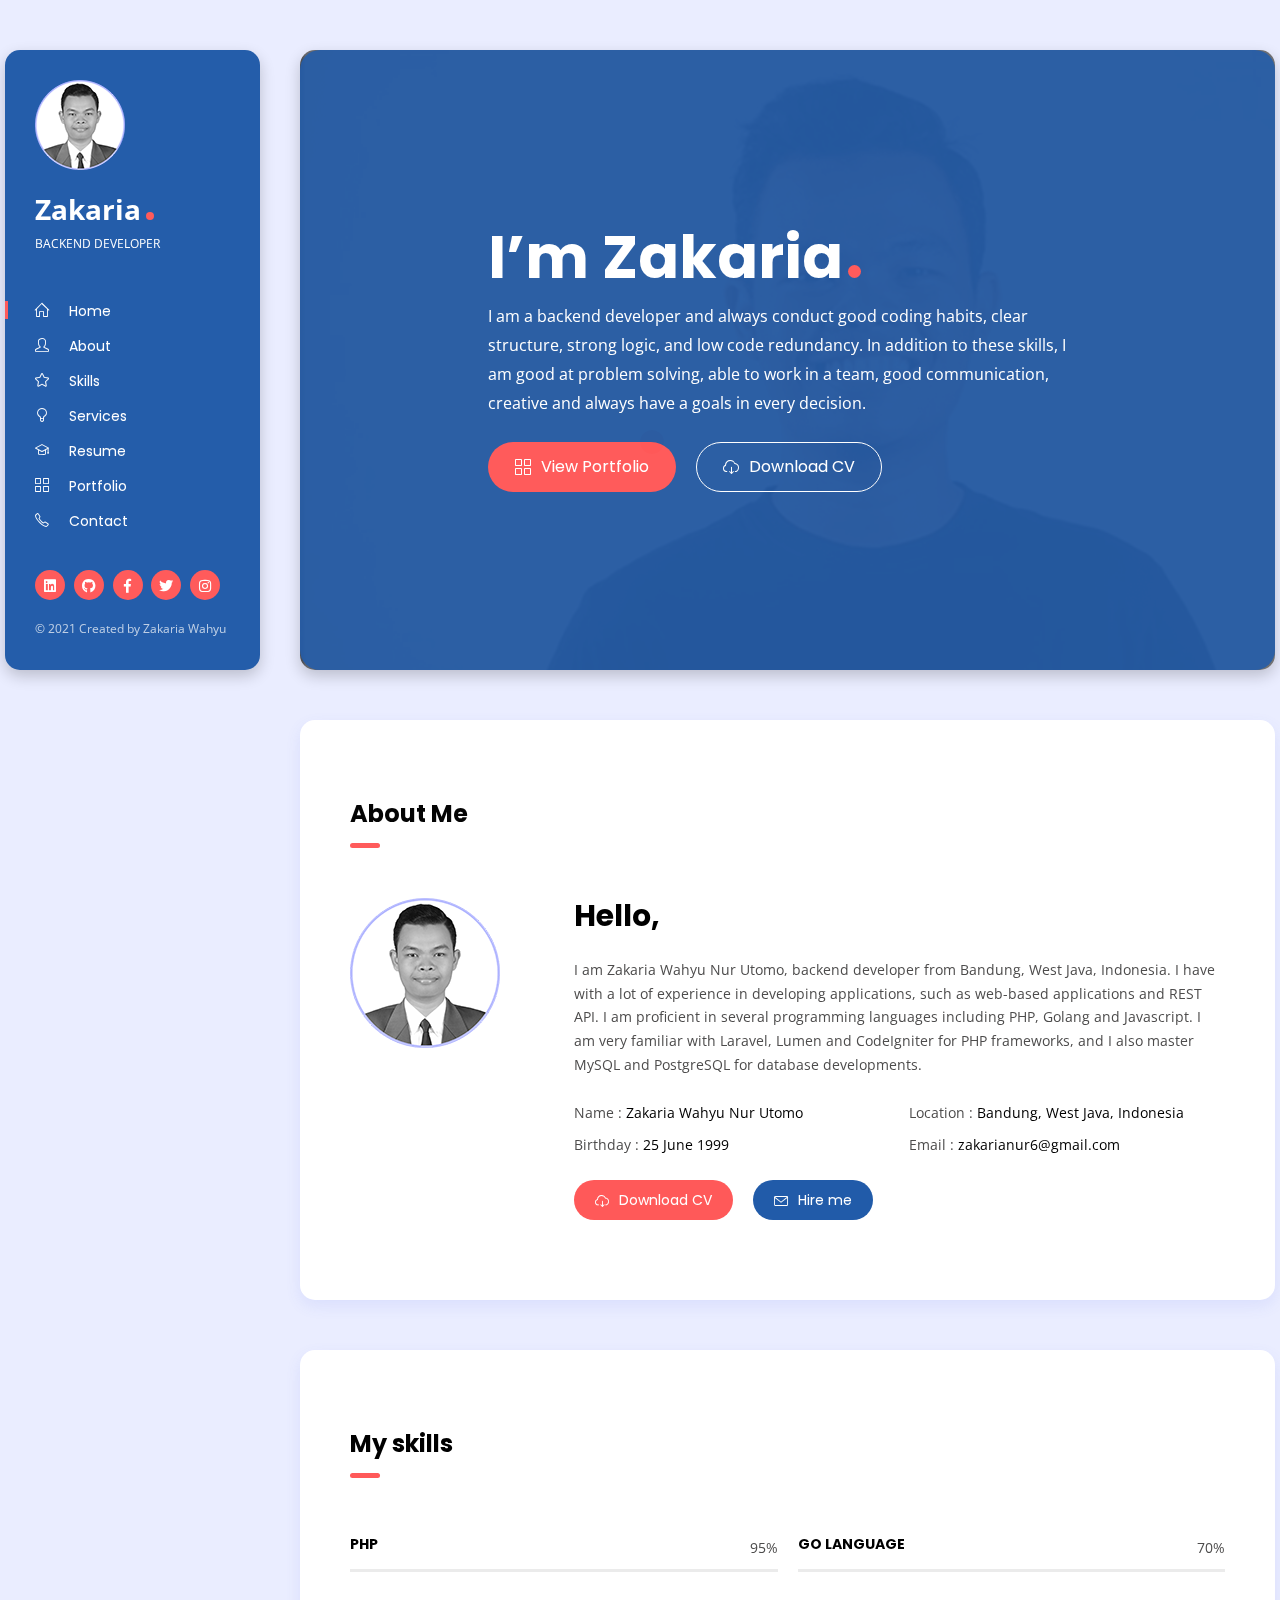
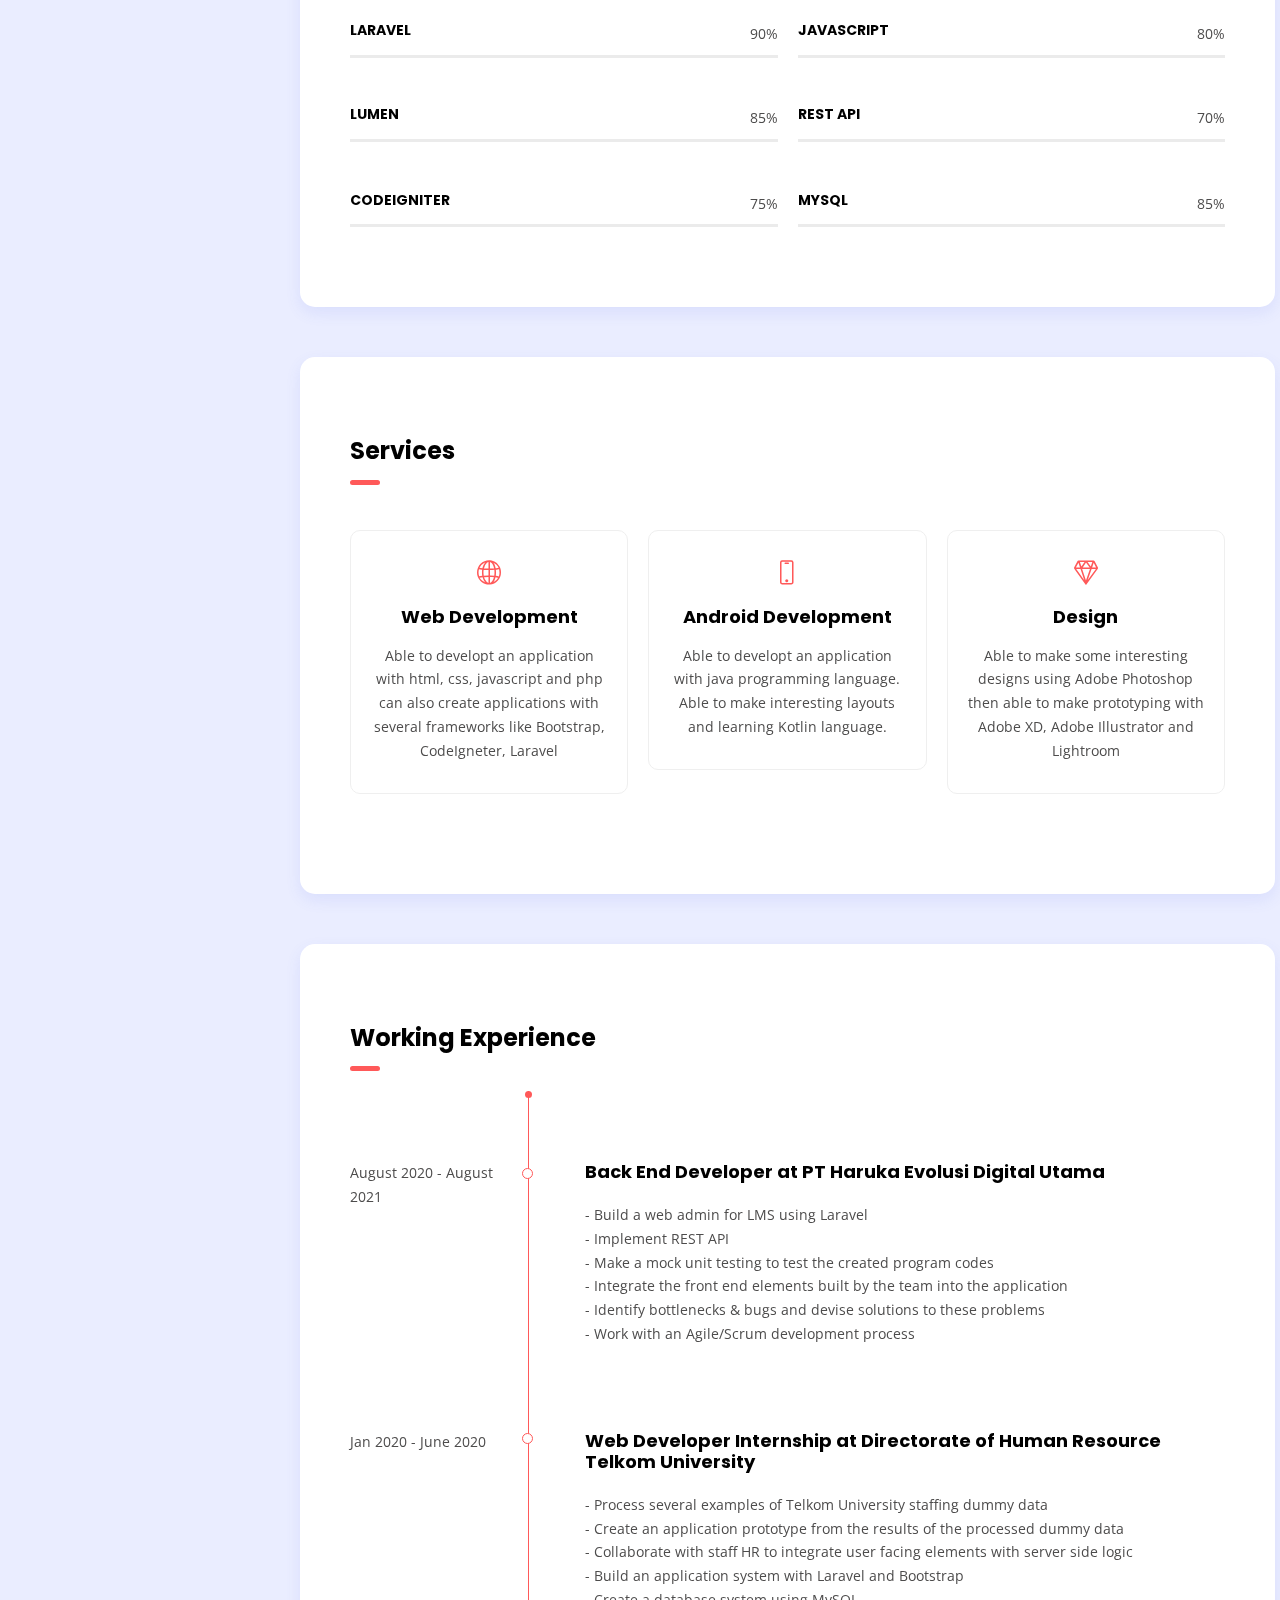
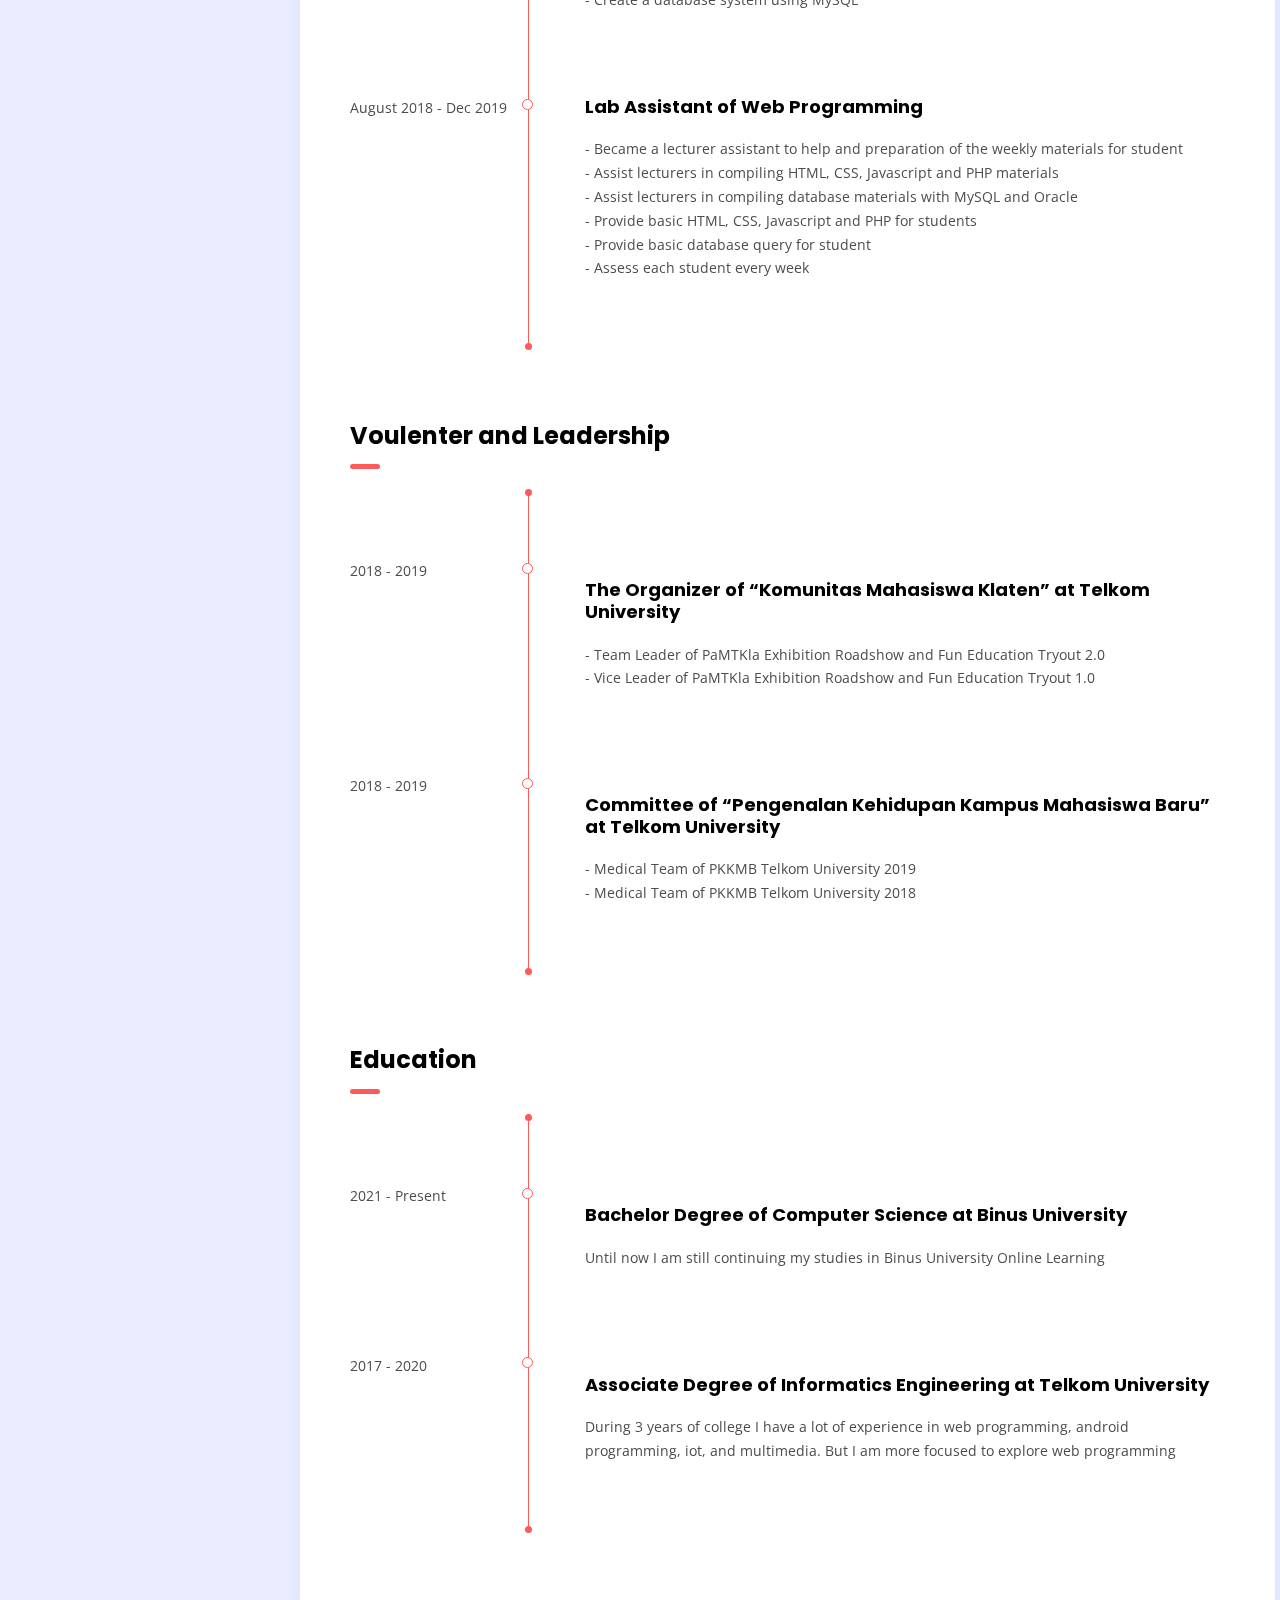
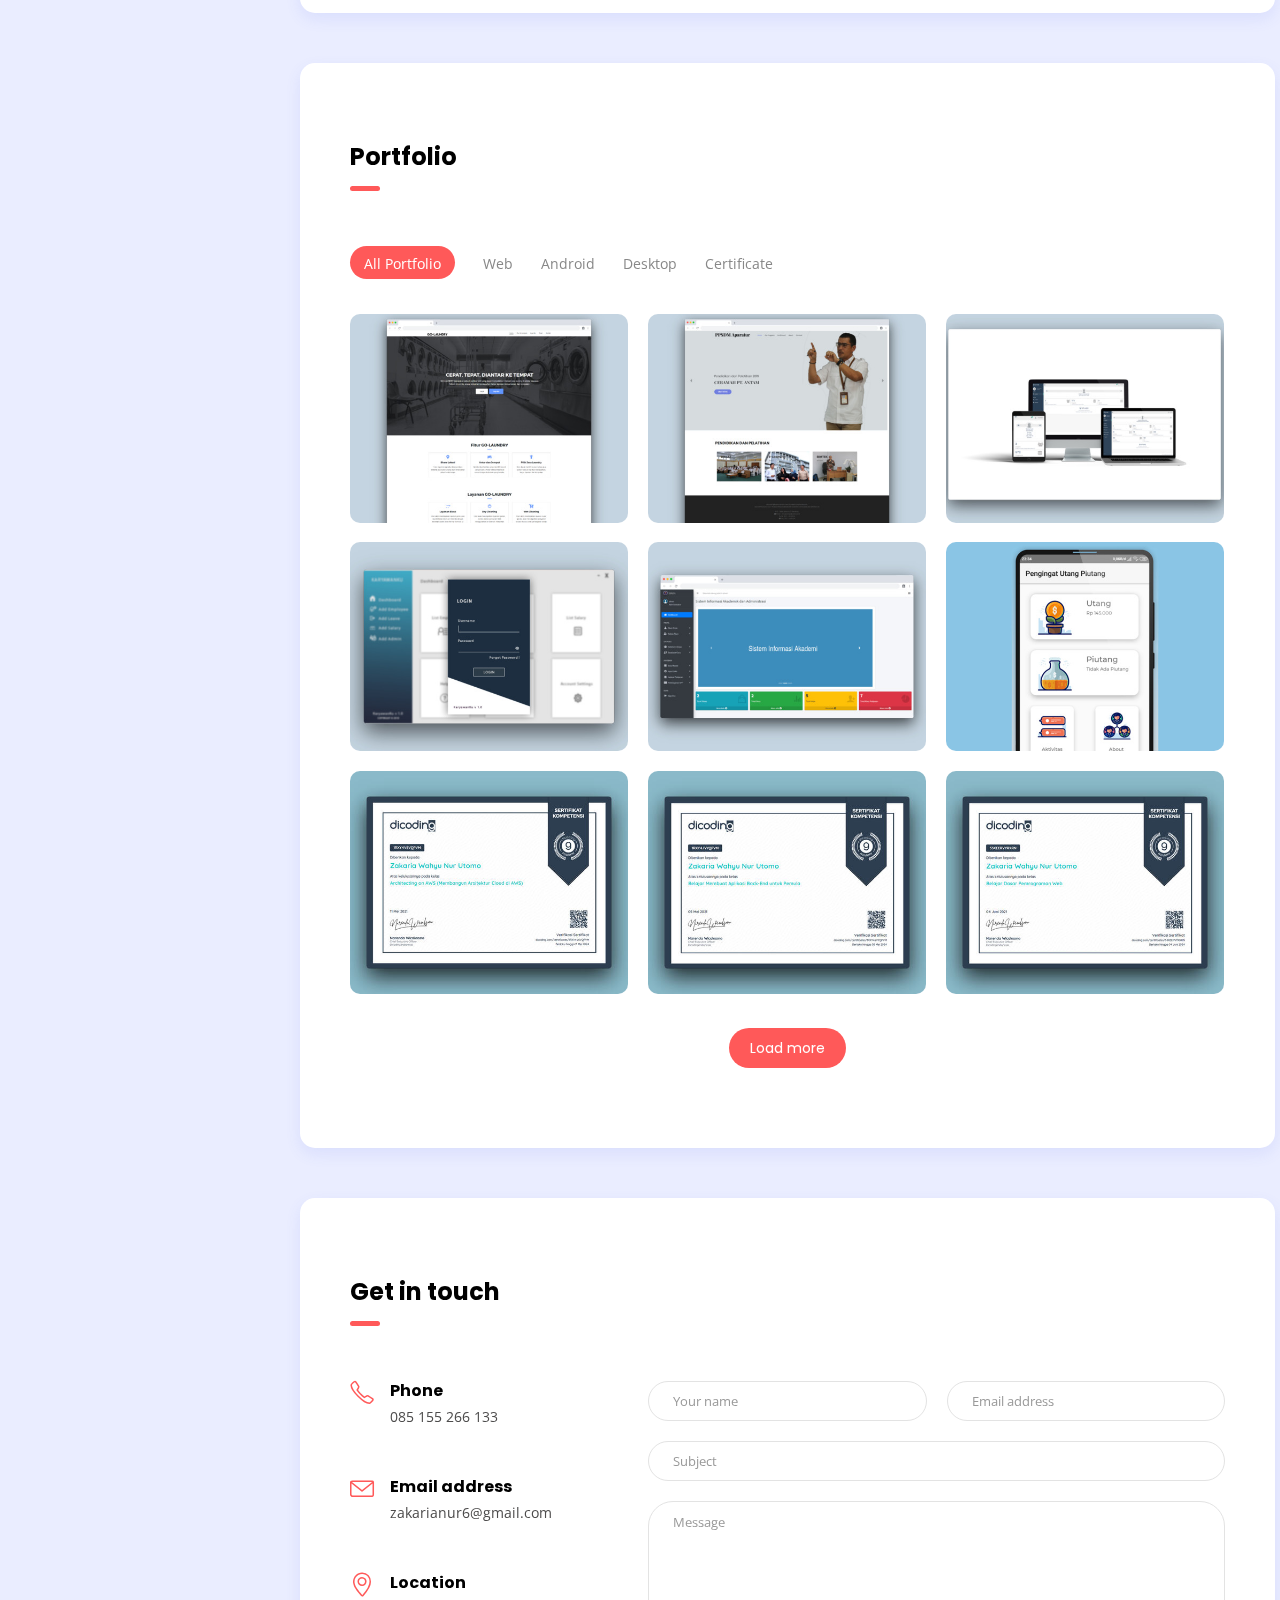
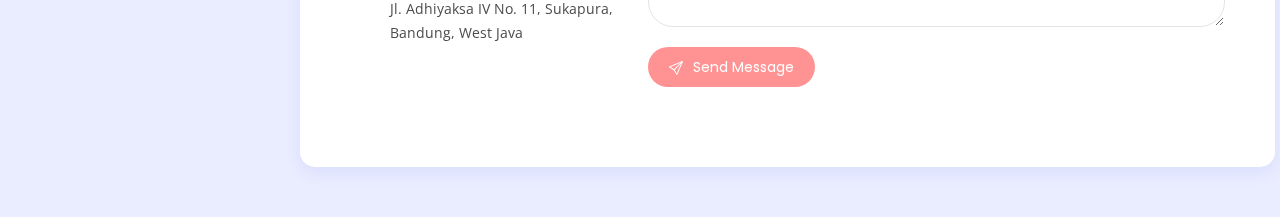
==== commit 48c8fb2c: "Add certificate in portfolio" ====
--- a/index.html
+++ b/index.html
@@ -397,27 +397,23 @@
 				<div class="spacer" data-height="55"></div>
 				<!-- portfolio filter (desktop) -->
 				<ul class="portfolio-filter list-inline">
-					<li class="current list-inline-item" data-filter="*">All Projects</li>
+					<li class="current list-inline-item" data-filter="*">All Portfolio</li>
 					<li class="list-inline-item" data-filter=".web">Web</li>
 					<li class="list-inline-item" data-filter=".android">Android</li>
 					<li class="list-inline-item" data-filter=".desktop">Desktop</li>
 					<li class="list-inline-item" data-filter=".certificate">Certificate</li>
-					<li class="list-inline-item" data-filter=".other">Other</li>
 				</ul>
 				<!-- portfolio filter (mobile) -->
 				<div class="pf-filter-wrapper mb-4">
 					<select class="portfolio-filter-mobile">
-						<option value="*">Everything</option>
+						<option value="*">All Portfolio</option>
 						<option value=".web">Web</option>
 						<option value=".android">Android</option>
 						<option value=".desktop">Desktop</option>
 						<option value=".certificate">Certificate</option>
-						<option value=".other">Other</option>
 					</select>
 				</div>
-				<!-- portolio wrapper -->
 				<div class="row portfolio-wrapper">
-					<!-- portfolio item -->
 					<div class="col-md-4 col-sm-6 grid-item web">
 						<a target="_blank" href="pages/go_laundry.html">
 							<div class="portfolio-item">
@@ -428,13 +424,12 @@
 								</div>
 								<span class="plus-icon">+</span>
 								<div class="thumb">
-									<img src="images/thumbnail/go_laundry.jpg" alt="Portfolio-title" />
-									<div class="mask"></div>
-								</div>
-							</div>
-						</a>
-					</div>
-					<!-- portfolio item -->
+									<img src="images/thumbnail/go_laundry.jpg" alt="Go-Laundry - Zakaria Wahyu" />
+									<div class="mask"></div>
+								</div>
+							</div>
+						</a>
+					</div>
 					<div class="col-md-4 col-sm-6 grid-item web">
 						<a target="_blank" href="pages/ppsdma_bandung.html">
 							<div class="portfolio-item">
@@ -445,7 +440,7 @@
 								</div>
 								<span class="plus-icon">+</span>
 								<div class="thumb">
-									<img src="images/thumbnail/ppsdmabandung.jpg" alt="Portfolio-title" />
+									<img src="images/thumbnail/ppsdmabandung.jpg" alt="PPSDMA Bandung - Zakaria Wahyu" />
 									<div class="mask"></div>
 								</div>
 							</div>
@@ -461,30 +456,28 @@
 								</div>
 								<span class="plus-icon">+</span>
 								<div class="thumb">
-									<img src="images/thumbnail/sipjabs.jpg" alt="Portfolio-title" />
-									<div class="mask"></div>
-								</div>
-							</div>
-						</a>
-					</div>
-					<!-- portfolio item -->
-					<div class="col-md-4 col-sm-6 grid-item web">
-						<a target="_blank" href="pages/instapedia.html	">
-							<div class="portfolio-item">
-								<div class="details">
-									<h4 class="title">Insta Pedia</h4>
-									<span>Website Berbagi Foto Mirip Instagram</span>
-									<span class="term">Web, HTML, Bootstrap</span>
-								</div>
-								<span class="plus-icon">+</span>
-								<div class="thumb">
-									<img src="images/thumbnail/instapedia.jpg" alt="Portfolio-title" />
-									<div class="mask"></div>
-								</div>
-							</div>
-						</a>
-					</div>
-					<!-- portfolio item -->
+									<img src="images/thumbnail/sipjabs.jpg" alt="SiPJabS - Zakaria Wahyu" />
+									<div class="mask"></div>
+								</div>
+							</div>
+						</a>
+					</div>
+					<div class="col-md-4 col-sm-6 grid-item desktop">
+						<a target="_blank" href="pages/karyawanku.html">
+							<div class="portfolio-item">
+								<div class="details">
+									<h4 class="title">KaryawanKu</h4>
+									<span>Aplikasi Untuk Manajemen Gaji Karyawan</span>
+									<span class="term">Desktop, Java, MySQL, Netbeans</span>
+								</div>
+								<span class="plus-icon">+</span>
+								<div class="thumb">
+									<img src="images/thumbnail/karyawanku.jpg" alt="KaryawanKu - Zakaria Wahyu" />
+									<div class="mask"></div>
+								</div>
+							</div>
+						</a>
+					</div>
 					<div class="col-md-4 col-sm-6 grid-item web">
 						<a target="_blank" href="pages/siadin.html">
 							<div class="portfolio-item">
@@ -495,13 +488,12 @@
 								</div>
 								<span class="plus-icon">+</span>
 								<div class="thumb">
-									<img src="images/thumbnail/siadin.jpg" alt="Portfolio-title" />
-									<div class="mask"></div>
-								</div>
-							</div>
-						</a>
-					</div>
-					<!-- portfolio item -->
+									<img src="images/thumbnail/siadin.jpg" alt="Siadin - Zakaria Wahyu" />
+									<div class="mask"></div>
+								</div>
+							</div>
+						</a>
+					</div>
 					<div class="col-md-4 col-sm-6 grid-item android">
 						<a target="_blank" href="pages/pengingat_utang.html">
 							<div class="portfolio-item">
@@ -512,7 +504,52 @@
 								</div>
 								<span class="plus-icon">+</span>
 								<div class="thumb">
-									<img src="images/thumbnail/pengingatutang.jpg" alt="Portfolio-title" />
+									<img src="images/thumbnail/pengingatutang.jpg" alt="Pengingat Utang Piutang - Zakaria Wahyu" />
+									<div class="mask"></div>
+								</div>
+							</div>
+						</a>
+					</div>
+					<div class="col-md-4 col-sm-6 grid-item certificate">
+						<a target="_blank" href="#">
+							<div class="portfolio-item">
+								<div class="details">
+									<h4 class="title">Architecting on AWS</h4>
+									<span class="term">Dicoding, Certificate, AWS</span>
+								</div>
+								<span class="plus-icon">+</span>
+								<div class="thumb">
+									<img src="images/thumbnail/dicodingarsitekturaws.jpg" alt="Architecting on AWS" />
+									<div class="mask"></div>
+								</div>
+							</div>
+						</a>
+					</div>
+					<div class="col-md-4 col-sm-6 grid-item certificate">
+						<a target="_blank" href="#">
+							<div class="portfolio-item">
+								<div class="details">
+									<h4 class="title">Membuat Aplikasi Back-End untuk Pemula</h4>
+									<span class="term">Dicoding, Certificate, NodeJS, Javascript, REST API</span>
+								</div>
+								<span class="plus-icon">+</span>
+								<div class="thumb">
+									<img src="images/thumbnail/dicodingbackendpemula.jpg" alt="Membuat Aplikasi Back-End untuk Pemula" />
+									<div class="mask"></div>
+								</div>
+							</div>
+						</a>
+					</div>
+					<div class="col-md-4 col-sm-6 grid-item certificate">
+						<a target="_blank" href="#">
+							<div class="portfolio-item">
+								<div class="details">
+									<h4 class="title">Dasar Pemrograman Web</h4>
+									<span class="term">Dicoding, Certificate, Javascript, PHP, HTML</span>
+								</div>
+								<span class="plus-icon">+</span>
+								<div class="thumb">
+									<img src="images/thumbnail/dicodingdasarpemogrmanweb.jpg" alt="Dasar Pemrograman Web" />
 									<div class="mask"></div>
 								</div>
 							</div>
